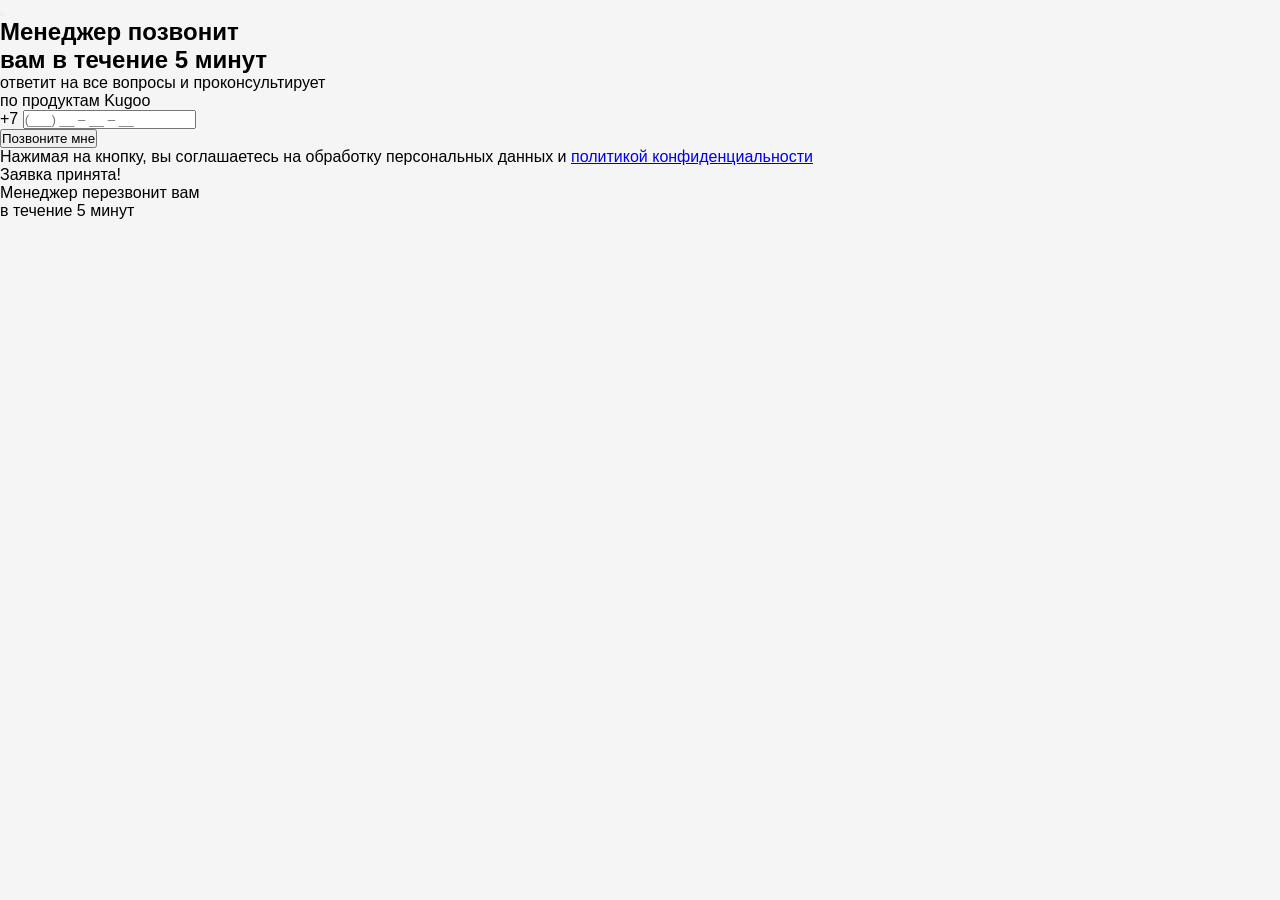
==== index.html @ 7392993d "Add files via upload" ====
<!DOCTYPE html>
<html lang="ru">
<head>
  <meta charset="UTF-8">
  <meta name="viewport" content="width=device-width, initial-scale=1.0">
  <title>Обратный звонок — KUGOO</title>
 
  <link rel="stylesheet" href="style.css">

</head>
<body>

<div class="modal-overlay" id="overlay" onclick="handleOverlayClick(event)">
  <div class="modal" id="modal">

    <!-- Close button -->
    <button class="close-btn" onclick="closeModal()" aria-label="Закрыть">
      <i class="ti ti-x"></i>
    </button>

    <!-- Left: Form -->
    <div class="modal-left" id="form-side">
      <h2 class="modal-title">Менеджер позвонит<br>вам в течение 5 минут</h2>
      <p class="modal-sub">ответит на все вопросы и проконсультирует<br>по продуктам Kugoo</p>

      <div class="phone-input-wrap" id="input-wrap">
        <span class="phone-prefix">+7</span>
        <input
          class="phone-input"
          type="tel"
          id="phone"
          placeholder="(___) __ – __ – __"
          maxlength="16"
          autocomplete="tel"
        >
      </div>

      <button class="call-btn" onclick="handleCall()">Позвоните мне</button>

      <div class="consent">
        <i class="ti ti-check"></i>
        <span>
          Нажимая на кнопку, вы соглашаетесь на обработку персональных данных
          и <a href="#">политикой конфиденциальности</a>
        </span>
      </div>
    </div>

    <!-- Success state -->
    <div class="success-msg" id="success-msg">
      <div class="success-icon"><i class="ti ti-phone-call"></i></div>
      <p class="success-title">Заявка принята!</p>
      <p class="success-sub">Менеджер перезвонит вам<br>в течение 5 минут</p>
    </div>

    <!-- Right: Photo -->
    <div class="modal-right">
 
      
<img src="553162456fb7802bbd49b25e99d55d6915bf6bc8.png" alt="" >
   

    </div>

  </div>
</div>





</body>
</html>
---- style.css ----
* {
  margin: 0;
  padding: 0;
  box-sizing: border-box;
}

body {
  font-family: sans-serif;
  background: #f5f5f5;
}

.catalog {
  display: flex;
  background: #fff;
  padding: 24px;
  gap: 40px;
  max-width: 1280px;
  width: 100%;
  justify-content: center;
}
.catalog__sidebar {
  width: 230px;
  padding: 18px 20px;
}
.catalog__menu {
  list-style: none;
  display: flex;
  flex-direction: column;
  gap: 22px;
}
.catalog__item {
  display: flex;
  align-items: center;
  gap: 12px;
  font-size: 18px;
  font-weight: 600;
  color: #2e3137;
  cursor: pointer;
  line-height: 1;
}
.catalog__item.active {
  color: #6d7cff;
}
.catalog__icon {
  width: 18px;
  display: flex;
  align-items: center;
  justify-content: center;
  font-size: 16px;
}
.catalog__content {
  display: flex;
  gap: 90px;
  padding-top: 6px;
}
.catalog__column h3 {
  font-size: 18px;
  font-weight: 700;
  color: #2e3137;
  margin-bottom: 22px;
}
.catalog__column ul {
  list-style: none;
  display: flex;
  flex-direction: column;
  gap: 18px;
}
.catalog__column li {
  font-size: 18px;
  font-weight: 400;
  color: #6d7280;
  white-space: nowrap;
}

@media (max-width: 768px) {
  .catalog {
    flex-direction: column;
    gap: 30px;
    margin-left: 150px;
  }
  .catalog__sidebar {
    width: 100%;
  }
  .catalog__content {
    flex-direction: column;
    gap: 30px;
  }
  .catalog__item, .catalog__column h3, .catalog__column li {
    font-size: 16px;
  }
}/*# sourceMappingURL=style.css.map */
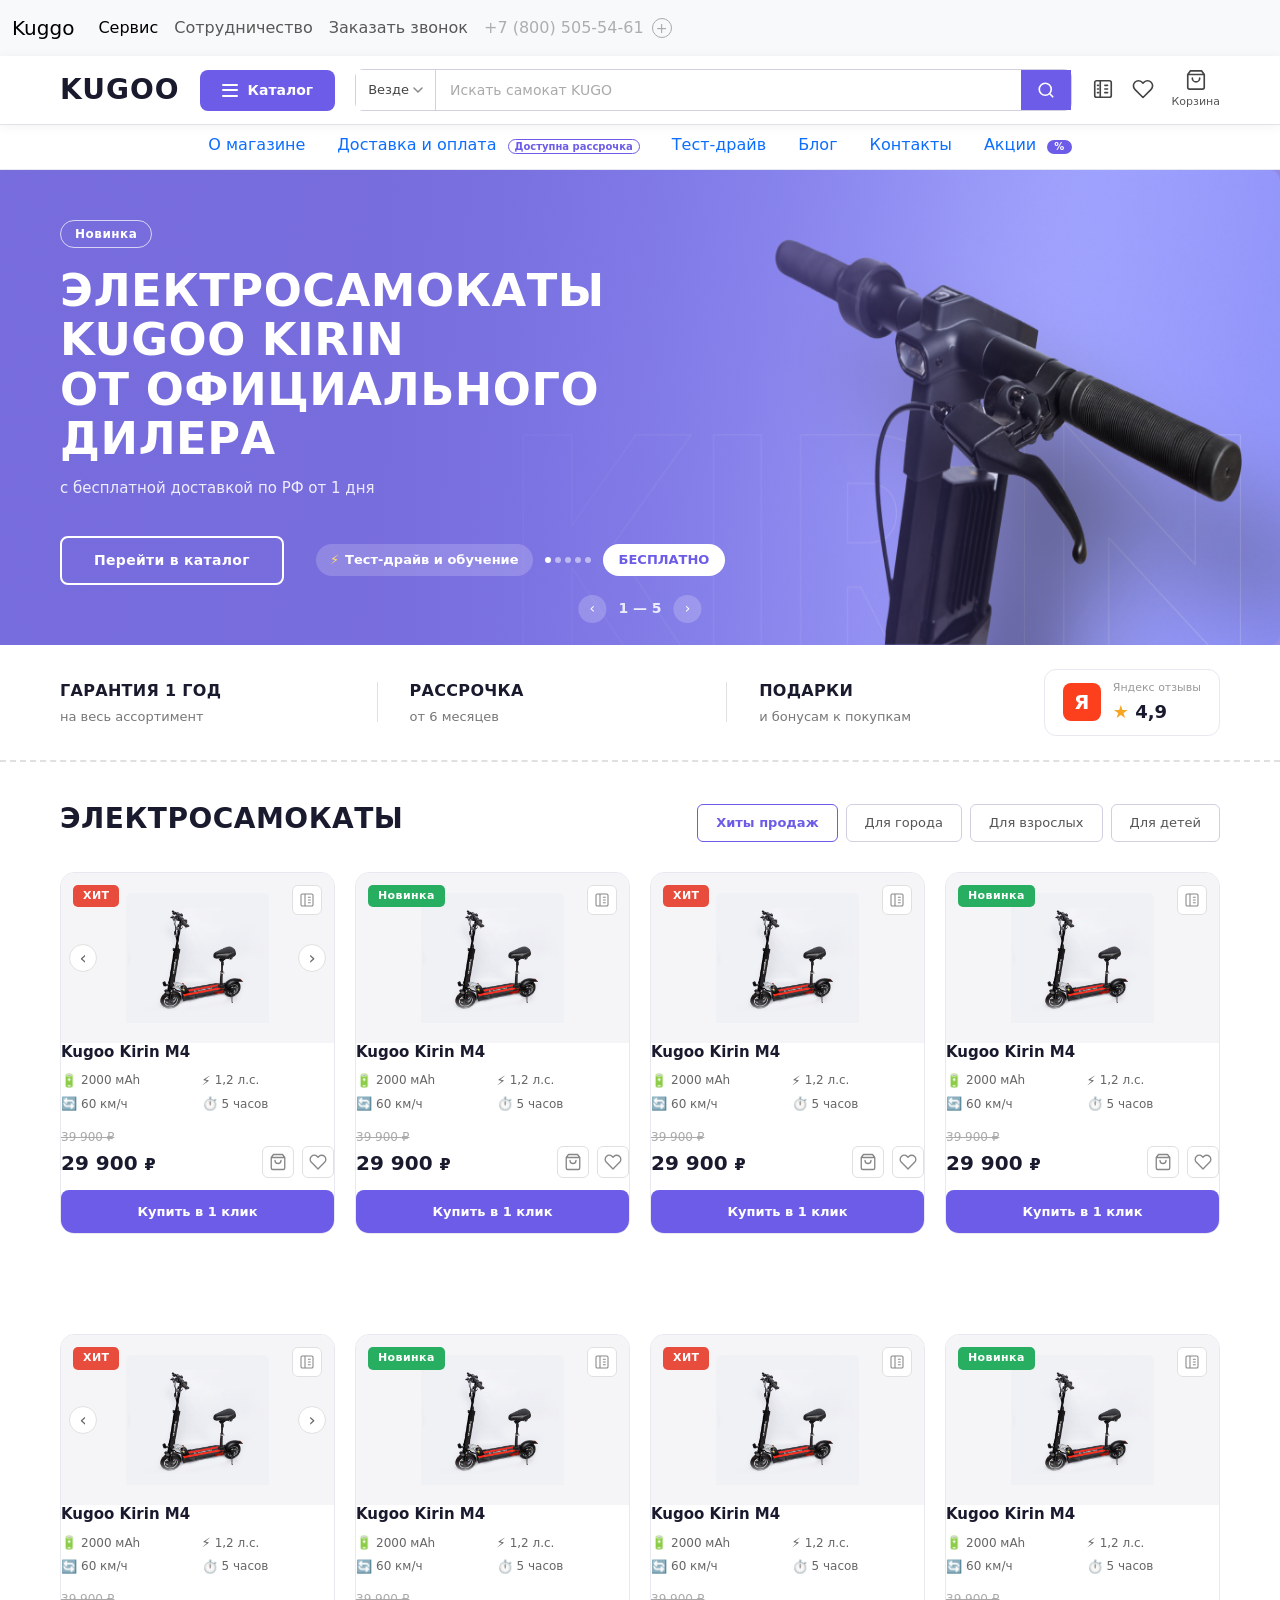
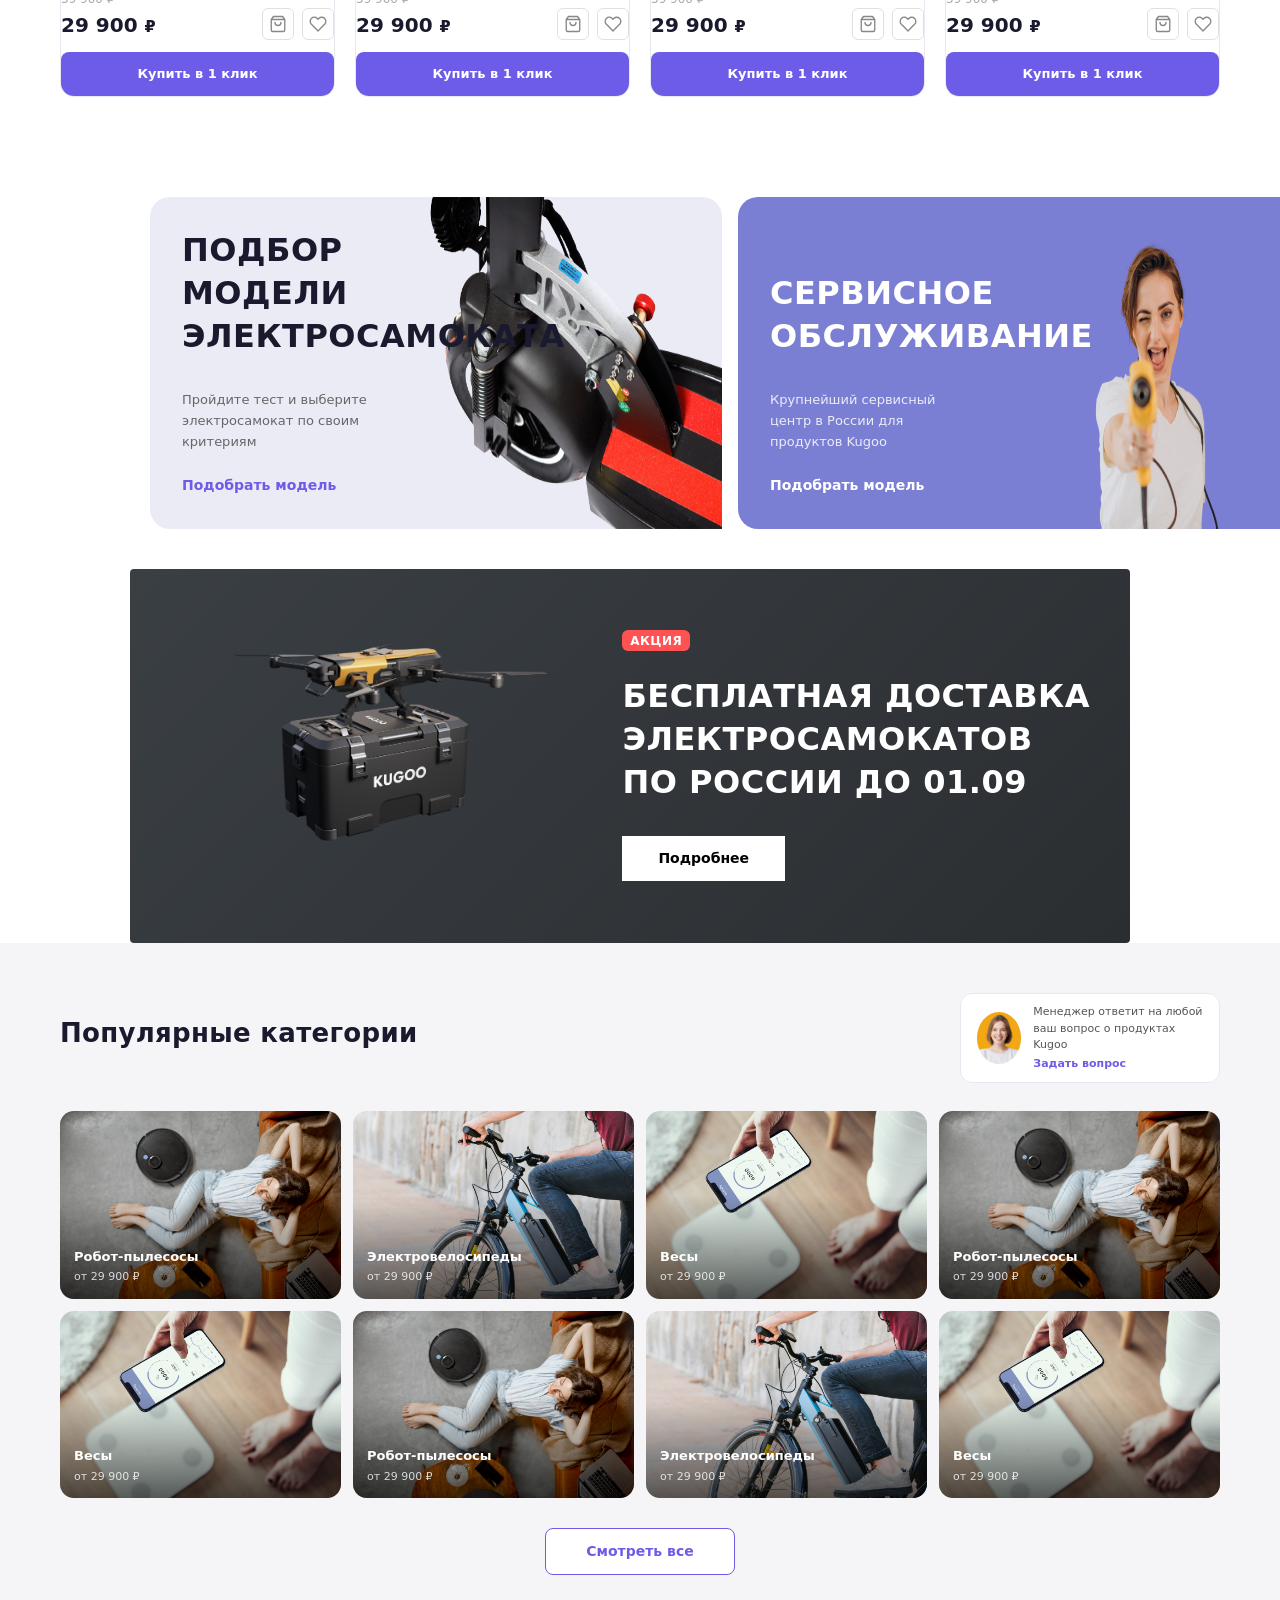
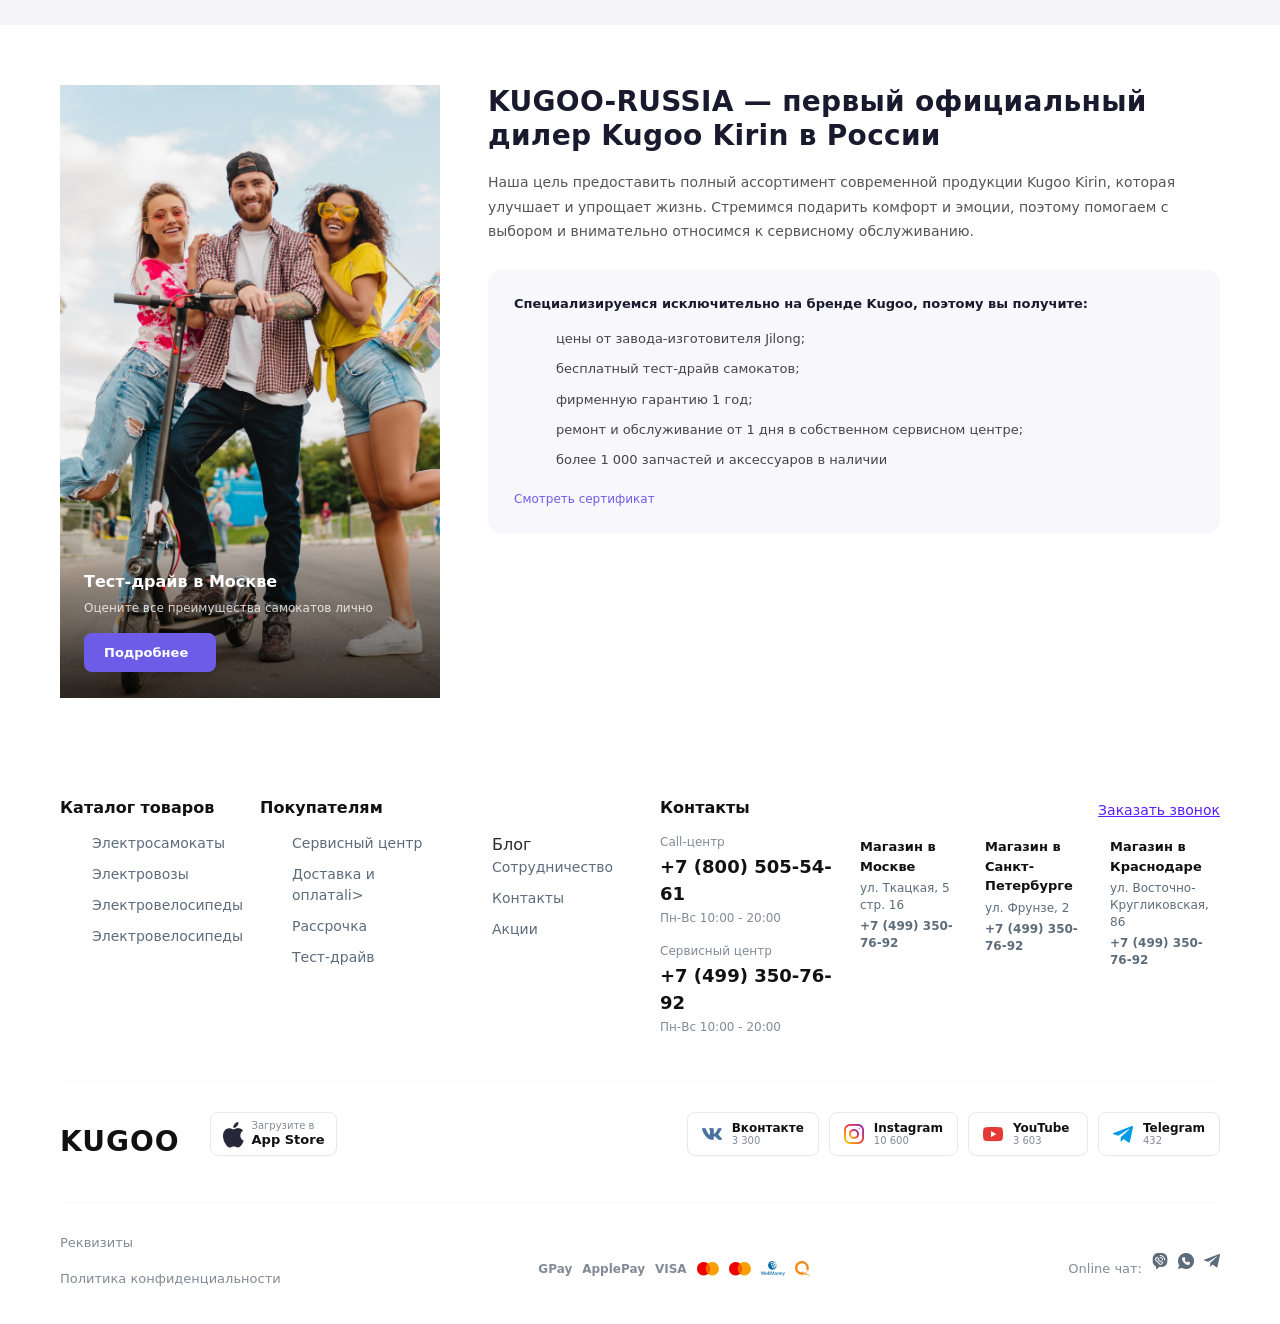
==== commit 2af145d6: "Add files via upload" ====
--- a/index.html
+++ b/index.html
@@ -1,73 +1,808 @@
 <!DOCTYPE html>
 <html lang="ru">
 <head>
-  <meta charset="UTF-8">
-  <meta name="viewport" content="width=device-width, initial-scale=1.0">
-  <title>Обратный звонок — KUGOO</title>
- 
-  <link rel="stylesheet" href="style.css">
+<meta charset="UTF-8">
+<meta name="viewport" content="width=device-width, initial-scale=1.0">
+<title>KUGOO — Электросамокаты от официального дилера</title>
+<link rel="stylesheet" href="main.css">
+<link href="https://cdn.jsdelivr.net/npm/bootstrap@5.3.8/dist/css/bootstrap.min.css" rel="stylesheet" integrity="sha384-sRIl4kxILFvY47J16cr9ZwB07vP4J8+LH7qKQnuqkuIAvNWLzeN8tE5YBujZqJLB" crossorigin="anonymous">
 
 </head>
 <body>
-
-<div class="modal-overlay" id="overlay" onclick="handleOverlayClick(event)">
-  <div class="modal" id="modal">
-
-    <!-- Close button -->
-    <button class="close-btn" onclick="closeModal()" aria-label="Закрыть">
-      <i class="ti ti-x"></i>
+<nav class="navbar navbar-expand-lg bg-body-tertiary">
+  <div class="container-fluid">
+    <a class="navbar-brand" href="#">Kuggo</a>
+    <button class="navbar-toggler" type="button" data-bs-toggle="collapse" data-bs-target="#navbarNav" aria-controls="navbarNav" aria-expanded="false" aria-label="Toggle navigation">
+      <span class="navbar-toggler-icon"></span>
     </button>
-
-    <!-- Left: Form -->
-    <div class="modal-left" id="form-side">
-      <h2 class="modal-title">Менеджер позвонит<br>вам в течение 5 минут</h2>
-      <p class="modal-sub">ответит на все вопросы и проконсультирует<br>по продуктам Kugoo</p>
-
-      <div class="phone-input-wrap" id="input-wrap">
-        <span class="phone-prefix">+7</span>
-        <input
-          class="phone-input"
-          type="tel"
-          id="phone"
-          placeholder="(___) __ – __ – __"
-          maxlength="16"
-          autocomplete="tel"
-        >
-      </div>
-
-      <button class="call-btn" onclick="handleCall()">Позвоните мне</button>
-
-      <div class="consent">
-        <i class="ti ti-check"></i>
-        <span>
-          Нажимая на кнопку, вы соглашаетесь на обработку персональных данных
-          и <a href="#">политикой конфиденциальности</a>
-        </span>
-      </div>
-    </div>
-
-    <!-- Success state -->
-    <div class="success-msg" id="success-msg">
-      <div class="success-icon"><i class="ti ti-phone-call"></i></div>
-      <p class="success-title">Заявка принята!</p>
-      <p class="success-sub">Менеджер перезвонит вам<br>в течение 5 минут</p>
-    </div>
-
-    <!-- Right: Photo -->
-    <div class="modal-right">
- 
+    <div class="collapse navbar-collapse" id="navbarNav">
+      <ul class="navbar-nav">
+        <li class="nav-item">
+          <a class="nav-link active" aria-current="page" href="#">Сервис</a>
+        </li>
+        <li class="nav-item">
+          <a class="nav-link" href="#">Сотрудничество</a>
+        </li>
+        <li class="nav-item">
+          <a class="nav-link" href="css5/index.html">Заказать звонок</a>
+        </li>
+        <li class="nav-item">
+          <a class="nav-link disabled"  aria-disabled="true">  +7 (800) 505-54-61</a>
+            <a href="page3.html" class="plus-btn">+</a>
+          
+        </li>
+      </ul>
+    </div>
+  </div>
+</nav>
+
+<!-- HEADER -->
+<header class="header">
+  <div class="header-inner">
+    <a href="#" class="logo">KUGOO</a>
+
+    <button class="catalog-btn">
+      <div class="bars">
+        <span></span><span></span><span></span>
+      </div>
       
-<img src="553162456fb7802bbd49b25e99d55d6915bf6bc8.png" alt="" >
-   
-
-    </div>
-
+      <a href="page4.html" class="btn-text">Каталог</a>
+    </button>
+
+    <div class="search-wrap">
+      <div class="search-region">
+        Везде
+        <svg viewBox="0 0 10 6"><path d="M1 1l4 4 4-4" stroke="#888" stroke-width="1.5" fill="none" stroke-linecap="round"/></svg>
+      </div>
+      <input class="search-input" type="text" placeholder="Искать самокат KUGO">
+      <button class="search-btn" aria-label="Поиск">
+        <svg viewBox="0 0 24 24"><path d="M21 21l-4.35-4.35M11 19a8 8 0 100-16 8 8 0 000 16z" stroke="#fff" stroke-width="2.2" fill="none" stroke-linecap="round"/></svg>
+      </button>
+    </div>
+
+    <div class="header-icons">
+      <!-- Compare -->
+      <a href="#" class="header-icon-btn">
+        <svg viewBox="0 0 24 24"><path d="M9 3H5a2 2 0 00-2 2v14a2 2 0 002 2h4M9 3h10a2 2 0 012 2v14a2 2 0 01-2 2H9M9 3v18M14 8h3M14 12h3M14 16h3M6 8h1M6 12h1M6 16h1" stroke="#444" stroke-width="1.8" fill="none" stroke-linecap="round"/></svg>
+        <span></span>
+      </a>
+      <!-- Wishlist -->
+      <a href="#" class="header-icon-btn">
+        <svg viewBox="0 0 24 24"><path d="M20.84 4.61a5.5 5.5 0 00-7.78 0L12 5.67l-1.06-1.06a5.5 5.5 0 00-7.78 7.78l1.06 1.06L12 21.23l7.78-7.78 1.06-1.06a5.5 5.5 0 000-7.78z" stroke="#444" stroke-width="1.8" fill="none" stroke-linejoin="round"/></svg>
+        <span></span>
+      </a>
+      <!-- Cart -->
+      <a href="page2.html" class="header-icon-btn">
+        <svg viewBox="0 0 24 24"><path d="M6 2L3 6v14a2 2 0 002 2h14a2 2 0 002-2V6l-3-4zM3 6h18M16 10a4 4 0 01-8 0" stroke="#444" stroke-width="1.8" fill="none" stroke-linecap="round" stroke-linejoin="round"/></svg>
+        <span>Корзина</span>
+      </a>
+    </div>
+  </div>
+</header>
+
+<!-- NAV -->
+<nav class="nav">
+  <div class="nav-inner">
+    <a href="#" class="nav-link">О магазине</a>
+    <a href="#" class="nav-link">Доставка и оплата <span class="badge-outline">Доступна рассрочка</span></a>
+    <a href="#" class="nav-link">Тест-драйв</a>
+    <a href="#" class="nav-link">Блог</a>
+    <a href="#" class="nav-link">Контакты</a>
+    <a href="#" class="nav-link">Акции <span class="badge">%</span></a>
+  </div>
+</nav>
+
+<!-- HERO BANNER -->
+<section class="hero">
+  <img class="hero-bg-image" src="images/Mask Group (2).png" alt="KUGOO Kirin электросамокат" onerror="this.style.display='none'">
+  <div class="hero-overlay"></div>
+
+  <div class="hero-content">
+    <div class="hero-badge">Новинка</div>
+    <h1 class="hero-title">Электросамокаты KUGOO KIRIN<br>от официального дилера</h1>
+    <p class="hero-sub">с бесплатной доставкой по РФ от 1 дня</p>
+    <div class="hero-actions">
+      <button class="hero-btn">Перейти в каталог</button>
+      <div class="hero-testdrive">
+        <div class="hero-testdrive-label">
+          <span class="zap">⚡</span> Тест-драйв и обучение
+        </div>
+        <div class="hero-testdrive-dots">
+          <span class="active"></span>
+          <span></span>
+          <span></span>
+          <span></span>
+          <span></span>
+        </div>
+        <div class="hero-free-badge">БЕСПЛАТНО</div>
+      </div>
+    </div>
+  </div>
+
+  <div class="hero-pagination">
+    <button>&#8249;</button>
+    <span>1 — 5</span>
+    <button>&#8250;</button>
+  </div>
+</section>
+
+
+<!-- BENEFITS BAR -->
+<section class="benefits-bar">
+  <div class="benefits-inner">
+    <div class="benefit-item">
+      <div class="benefit-title">ГАРАНТИЯ 1 ГОД</div>
+      <div class="benefit-sub">на весь ассортимент</div>
+    </div>
+    <div class="benefit-divider"></div>
+    <div class="benefit-item">
+      <div class="benefit-title">РАССРОЧКА</div>
+      <div class="benefit-sub">от 6 месяцев</div>
+    </div>
+    <div class="benefit-divider"></div>
+    <div class="benefit-item">
+      <div class="benefit-title">ПОДАРКИ</div>
+      <div class="benefit-sub">и бонусам к покупкам</div>
+    </div>
+    <div class="yandex-badge">
+      <div class="yandex-logo">Я</div>
+      <div class="yandex-info">
+        <div class="yandex-label">Яндекс отзывы</div>
+        <div class="yandex-rating"><span class="star">★</span> 4,9</div>
+      </div>
+    </div>
+  </div>
+</section>
+
+<!-- CATALOG SECTION -->
+<section class="catalog-section">
+  <div class="catalog-inner">
+    <div class="catalog-header">
+      <h2 class="catalog-title">ЭЛЕКТРОСАМОКАТЫ</h2>
+      <div class="catalog-filters">
+        <button class="filter-btn active">Хиты продаж</button>
+        <button class="filter-btn">Для города</button>
+        <button class="filter-btn">Для взрослых</button>
+        <button class="filter-btn">Для детей</button>
+      </div>
+    </div>
+
+    <div class="products-grid">
+
+      <!-- Card 1 -->
+      <div class="product-card">
+        <div class="card-img-wrap">
+          <span class="card-badge hit">ХИТ</span>
+          <button class="card-compare" title="Сравнить">
+            <svg viewBox="0 0 24 24"><path d="M9 3H5a2 2 0 00-2 2v14a2 2 0 002 2h4M9 3h10a2 2 0 012 2v14a2 2 0 01-2 2H9M9 3v18M14 8h3M14 12h3M14 16h3" stroke="currentColor" stroke-width="1.6" fill="none" stroke-linecap="round"/></svg>
+          </button>
+          <button class="card-arrow left">&#8249;</button>
+          <img src="images/Group 1867.png" alt="Kugoo Kirin M4" onerror="this.src='data:image/svg+xml,<svg xmlns=%22http://www.w3.org/2000/svg%22 width=%22200%22 height=%22160%22><rect width=%22200%22 height=%22160%22 fill=%22%23f0f0f0%22/><text x=%2250%25%22 y=%2250%25%22 text-anchor=%22middle%22 dy=%22.3em%22 fill=%22%23aaa%22 font-size=%2214%22>Фото</text></svg>'">
+          <button class="card-arrow right">&#8250;</button>
+        </div>
+        <div class="card-body">
+          <h3 class="card-name">Kugoo Kirin M4</h3>
+          <div class="card-specs">
+            <span class="spec"><span class="spec-icon">🔋</span> 2000 мАh</span>
+            <span class="spec"><span class="spec-icon">⚡</span> 1,2 л.с.</span>
+            <span class="spec"><span class="spec-icon">🔄</span> 60 км/ч</span>
+            <span class="spec"><span class="spec-icon">⏱</span> 5 часов</span>
+          </div>
+          <div class="card-price-row">
+            <div class="card-prices">
+              <div class="card-old-price">39 900 ₽</div>
+              <div class="card-price">29 900 <span>₽</span></div>
+            </div>
+            <div class="card-actions-small">
+              <button class="icon-btn"><svg viewBox="0 0 24 24" width="18" height="18"><path d="M6 2L3 6v14a2 2 0 002 2h14a2 2 0 002-2V6l-3-4zM3 6h18M16 10a4 4 0 01-8 0" stroke="#888" stroke-width="1.8" fill="none" stroke-linecap="round" stroke-linejoin="round"/></svg></button>
+              <button class="icon-btn"><svg viewBox="0 0 24 24" width="18" height="18"><path d="M20.84 4.61a5.5 5.5 0 00-7.78 0L12 5.67l-1.06-1.06a5.5 5.5 0 00-7.78 7.78l1.06 1.06L12 21.23l7.78-7.78 1.06-1.06a5.5 5.5 0 000-7.78z" stroke="#888" stroke-width="1.8" fill="none" stroke-linejoin="round"/></svg></button>
+            </div>
+          </div>
+          <button class="buy-btn">Купить в 1 клик</button>
+        </div>
+      </div>
+
+      <!-- Card 2 -->
+      <div class="product-card">
+        <div class="card-img-wrap">
+          <span class="card-badge new">Новинка</span>
+          <button class="card-compare" title="Сравнить">
+            <svg viewBox="0 0 24 24"><path d="M9 3H5a2 2 0 00-2 2v14a2 2 0 002 2h4M9 3h10a2 2 0 012 2v14a2 2 0 01-2 2H9M9 3v18M14 8h3M14 12h3M14 16h3" stroke="currentColor" stroke-width="1.6" fill="none" stroke-linecap="round"/></svg>
+          </button>
+          <img src="images/Group 1867.png " alt="Kugoo Kirin M4" onerror="this.src='data:image/svg+xml,<svg xmlns=%22http://www.w3.org/2000/svg%22 width=%22200%22 height=%22160%22><rect width=%22200%22 height=%22160%22 fill=%22%23f0f0f0%22/><text x=%2250%25%22 y=%2250%25%22 text-anchor=%22middle%2２ dy=%2２.3em%２ fill=%２%#aaa%２ font-size=%２14%２>Фото</text></svg>'">
+        </div>
+        <div class="card-body">
+          <h3 class="card-name">Kugoo Kirin M4</h3>
+          <div class="card-specs">
+            <span class="spec"><span class="spec-icon">🔋</span> 2000 мАh</span>
+            <span class="spec"><span class="spec-icon">⚡</span> 1,2 л.с.</span>
+            <span class="spec"><span class="spec-icon">🔄</span> 60 км/ч</span>
+            <span class="spec"><span class="spec-icon">⏱</span> 5 часов</span>
+          </div>
+          <div class="card-price-row">
+            <div class="card-prices">
+              <div class="card-old-price">39 900 ₽</div>
+              <div class="card-price">29 900 <span>₽</span></div>
+            </div>
+            <div class="card-actions-small">
+              <button class="icon-btn"><svg viewBox="0 0 24 24" width="18" height="18"><path d="M6 2L3 6v14a2 2 0 002 2h14a2 2 0 002-2V6l-3-4zM3 6h18M16 10a4 4 0 01-8 0" stroke="#888" stroke-width="1.8" fill="none" stroke-linecap="round" stroke-linejoin="round"/></svg></button>
+              <button class="icon-btn"><svg viewBox="0 0 24 24" width="18" height="18"><path d="M20.84 4.61a5.5 5.5 0 00-7.78 0L12 5.67l-1.06-1.06a5.5 5.5 0 00-7.78 7.78l1.06 1.06L12 21.23l7.78-7.78 1.06-1.06a5.5 5.5 0 000-7.78z" stroke="#888" stroke-width="1.8" fill="none" stroke-linejoin="round"/></svg></button>
+            </div>
+          </div>
+          <button class="buy-btn">Купить в 1 клик</button>
+        </div>
+      </div>
+
+      <!-- Card 3 -->
+      <div class="product-card">
+        <div class="card-img-wrap">
+          <span class="card-badge hit">ХИТ</span>
+          <button class="card-compare" title="Сравнить">
+            <svg viewBox="0 0 24 24"><path d="M9 3H5a2 2 0 00-2 2v14a2 2 0 002 2h4M9 3h10a2 2 0 012 2v14a2 2 0 01-2 2H9M9 3v18M14 8h3M14 12h3M14 16h3" stroke="currentColor" stroke-width="1.6" fill="none" stroke-linecap="round"/></svg>
+          </button>
+          <img src="images/Group 1867.png" alt="Kugoo Kirin M4" onerror="this.src='data:image/svg+xml,<svg xmlns=%22http://www.w3.org/2000/svg%22 width=%22200%22 height=%22160%22><rect width=%22200%22 height=%22160%22 fill=%22%23f0f0f0%22/><text x=%2250%25%22 y=%2250%25%22 text-anchor=%22middle%２ dy=%２.3em%２ fill=%２%#aaa%２ font-size=%２14%２>Фото</text></svg>'">
+        </div>
+        <div class="card-body">
+          <h3 class="card-name">Kugoo Kirin M4</h3>
+          <div class="card-specs">
+            <span class="spec"><span class="spec-icon">🔋</span> 2000 мАh</span>
+            <span class="spec"><span class="spec-icon">⚡</span> 1,2 л.с.</span>
+            <span class="spec"><span class="spec-icon">🔄</span> 60 км/ч</span>
+            <span class="spec"><span class="spec-icon">⏱</span> 5 часов</span>
+          </div>
+          <div class="card-price-row">
+            <div class="card-prices">
+              <div class="card-old-price">39 900 ₽</div>
+              <div class="card-price">29 900 <span>₽</span></div>
+            </div>
+            <div class="card-actions-small">
+              <button class="icon-btn"><svg viewBox="0 0 24 24" width="18" height="18"><path d="M6 2L3 6v14a2 2 0 002 2h14a2 2 0 002-2V6l-3-4zM3 6h18M16 10a4 4 0 01-8 0" stroke="#888" stroke-width="1.8" fill="none" stroke-linecap="round" stroke-linejoin="round"/></svg></button>
+              <button class="icon-btn"><svg viewBox="0 0 24 24" width="18" height="18"><path d="M20.84 4.61a5.5 5.5 0 00-7.78 0L12 5.67l-1.06-1.06a5.5 5.5 0 00-7.78 7.78l1.06 1.06L12 21.23l7.78-7.78 1.06-1.06a5.5 5.5 0 000-7.78z" stroke="#888" stroke-width="1.8" fill="none" stroke-linejoin="round"/></svg></button>
+            </div>
+          </div>
+          <button class="buy-btn">Купить в 1 клик</button>
+        </div>
+      </div>
+
+      <!-- Card 4 -->
+      <div class="product-card">
+        <div class="card-img-wrap">
+          <span class="card-badge new">Новинка</span>
+          <button class="card-compare" title="Сравнить">
+            <svg viewBox="0 0 24 24"><path d="M9 3H5a2 2 0 00-2 2v14a2 2 0 002 2h4M9 3h10a2 2 0 012 2v14a2 2 0 01-2 2H9M9 3v18M14 8h3M14 12h3M14 16h3" stroke="currentColor" stroke-width="1.6" fill="none" stroke-linecap="round"/></svg>
+          </button>
+          <img src="images/Group 1867.png" alt="Kugoo Kirin M4" onerror="this.src='data:image/svg+xml,<svg xmlns=%22http://www.w3.org/2000/svg%22 width=%22200%22 height=%22160%22><rect width=%22200%22 height=%22160%22 fill=%22%23f0f0f0%22/><text x=%2250%25%22 y=%2250%25%22 text-anchor=%22middle%2２ dy=%２.3em%２ fill=%２%#aaa%２ font-size=%２14%２>Фото</text></svg>'">
+        </div>
+        <div class="card-body">
+          <h3 class="card-name">Kugoo Kirin M4</h3>
+          <div class="card-specs">
+            <span class="spec"><span class="spec-icon">🔋</span> 2000 мАh</span>
+            <span class="spec"><span class="spec-icon">⚡</span> 1,2 л.с.</span>
+            <span class="spec"><span class="spec-icon">🔄</span> 60 км/ч</span>
+            <span class="spec"><span class="spec-icon">⏱</span> 5 часов</span>
+          </div>
+          <div class="card-price-row">
+            <div class="card-prices">
+              <div class="card-old-price">39 900 ₽</div>
+              <div class="card-price">29 900 <span>₽</span></div>
+            </div>
+            <div class="card-actions-small">
+              <button class="icon-btn"><svg viewBox="0 0 24 24" width="18" height="18"><path d="M6 2L3 6v14a2 2 0 002 2h14a2 2 0 002-2V6l-3-4zM3 6h18M16 10a4 4 0 01-8 0" stroke="#888" stroke-width="1.8" fill="none" stroke-linecap="round" stroke-linejoin="round"/></svg></button>
+              <button class="icon-btn"><svg viewBox="0 0 24 24" width="18" height="18"><path d="M20.84 4.61a5.5 5.5 0 00-7.78 0L12 5.67l-1.06-1.06a5.5 5.5 0 00-7.78 7.78l1.06 1.06L12 21.23l7.78-7.78 1.06-1.06a5.5 5.5 0 000-7.78z" stroke="#888" stroke-width="1.8" fill="none" stroke-linejoin="round"/></svg></button>
+            </div>
+          </div>
+          <button class="buy-btn">Купить в 1 клик</button>
+        </div>
+      </div>
+
+    </div>
+  </div>
+</section>
+
+<section class="catalog-section">
+  <div class="catalog-inner">
+
+
+    <div class="products-grid">
+
+      <!-- Card 1 -->
+      <div class="product-card">
+        <div class="card-img-wrap">
+          <span class="card-badge hit">ХИТ</span>
+          <button class="card-compare" title="Сравнить">
+            <svg viewBox="0 0 24 24"><path d="M9 3H5a2 2 0 00-2 2v14a2 2 0 002 2h4M9 3h10a2 2 0 012 2v14a2 2 0 01-2 2H9M9 3v18M14 8h3M14 12h3M14 16h3" stroke="currentColor" stroke-width="1.6" fill="none" stroke-linecap="round"/></svg>
+          </button>
+          <button class="card-arrow left">&#8249;</button>
+          <img src="images/Group 1867.png" alt="Kugoo Kirin M4" onerror="this.src='data:image/svg+xml,<svg xmlns=%22http://www.w3.org/2000/svg%22 width=%22200%22 height=%22160%22><rect width=%22200%22 height=%22160%22 fill=%22%23f0f0f0%22/><text x=%2250%25%22 y=%2250%25%22 text-anchor=%22middle%２ dy=%２.3em%２ fill=%２%#aaa%２ font-size=%２14%２>Фото</text></svg>'">
+          <button class="card-arrow right">&#8250;</button>
+        </div>
+        <div class="card-body">
+          <h3 class="card-name">Kugoo Kirin M4</h3>
+          <div class="card-specs">
+            <span class="spec"><span class="spec-icon">🔋</span> 2000 мАh</span>
+            <span class="spec"><span class="spec-icon">⚡</span> 1,2 л.с.</span>
+            <span class="spec"><span class="spec-icon">🔄</span> 60 км/ч</span>
+            <span class="spec"><span class="spec-icon">⏱</span> 5 часов</span>
+          </div>
+          <div class="card-price-row">
+            <div class="card-prices">
+              <div class="card-old-price">39 900 ₽</div>
+              <div class="card-price">29 900 <span>₽</span></div>
+            </div>
+            <div class="card-actions-small">
+              <button class="icon-btn"><svg viewBox="0 0 24 24" width="18" height="18"><path d="M6 2L3 6v14a2 2 0 002 2h14a2 2 0 002-2V6l-3-4zM3 6h18M16 10a4 4 0 01-8 0" stroke="#888" stroke-width="1.8" fill="none" stroke-linecap="round" stroke-linejoin="round"/></svg></button>
+              <button class="icon-btn"><svg viewBox="0 0 24 24" width="18" height="18"><path d="M20.84 4.61a5.5 5.5 0 00-7.78 0L12 5.67l-1.06-1.06a5.5 5.5 0 00-7.78 7.78l1.06 1.06L12 21.23l7.78-7.78 1.06-1.06a5.5 5.5 0 000-7.78z" stroke="#888" stroke-width="1.8" fill="none" stroke-linejoin="round"/></svg></button>
+            </div>
+          </div>
+          <button class="buy-btn">Купить в 1 клик</button>
+        </div>
+      </div>
+
+      <!-- Card 2 -->
+      <div class="product-card">
+        <div class="card-img-wrap">
+          <span class="card-badge new">Новинка</span>
+          <button class="card-compare" title="Сравнить">
+            <svg viewBox="0 0 24 24"><path d="M9 3H5a2 2 0 00-2 2v14a2 2 0 002 2h4M9 3h10a2 2 0 012 2v14a2 2 0 01-2 2H9M9 3v18M14 8h3M14 12h3M14 16h3" stroke="currentColor" stroke-width="1.6" fill="none" stroke-linecap="round"/></svg>
+          </button>
+          <img src="images/Group 1867.png" alt="Kugoo Kirin M4" onerror="this.src='data:image/svg+xml,<svg xmlns=%22http://www.w3.org/2000/svg%22 width=%22200%22 height=%22160%22><rect width=%22200%22 height=%22160%22 fill=%22%23f0f0f0%22/><text x=%2250%25%22 y=%2250%25%22 text-anchor=%22middle%２ dy=%２.3em%２ fill=%２%#aaa%２ font-size=%２14%２>Фото</text></svg>'">
+        </div>
+        <div class="card-body">
+          <h3 class="card-name">Kugoo Kirin M4</h3>
+          <div class="card-specs">
+            <span class="spec"><span class="spec-icon">🔋</span> 2000 мАh</span>
+            <span class="spec"><span class="spec-icon">⚡</span> 1,2 л.с.</span>
+            <span class="spec"><span class="spec-icon">🔄</span> 60 км/ч</span>
+            <span class="spec"><span class="spec-icon">⏱</span> 5 часов</span>
+          </div>
+          <div class="card-price-row">
+            <div class="card-prices">
+              <div class="card-old-price">39 900 ₽</div>
+              <div class="card-price">29 900 <span>₽</span></div>
+            </div>
+            <div class="card-actions-small">
+              <button class="icon-btn"><svg viewBox="0 0 24 24" width="18" height="18"><path d="M6 2L3 6v14a2 2 0 002 2h14a2 2 0 002-2V6l-3-4zM3 6h18M16 10a4 4 0 01-8 0" stroke="#888" stroke-width="1.8" fill="none" stroke-linecap="round" stroke-linejoin="round"/></svg></button>
+              <button class="icon-btn"><svg viewBox="0 0 24 24" width="18" height="18"><path d="M20.84 4.61a5.5 5.5 0 00-7.78 0L12 5.67l-1.06-1.06a5.5 5.5 0 00-7.78 7.78l1.06 1.06L12 21.23l7.78-7.78 1.06-1.06a5.5 5.5 0 000-7.78z" stroke="#888" stroke-width="1.8" fill="none" stroke-linejoin="round"/></svg></button>
+            </div>
+          </div>
+          <button class="buy-btn">Купить в 1 клик</button>
+        </div>
+      </div>
+
+      <!-- Card 3 -->
+      <div class="product-card">
+        <div class="card-img-wrap">
+          <span class="card-badge hit">ХИТ</span>
+          <button class="card-compare" title="Сравнить">
+            <svg viewBox="0 0 24 24"><path d="M9 3H5a2 2 0 00-2 2v14a2 2 0 002 2h4M9 3h10a2 2 0 012 2v14a2 2 0 01-2 2H9M9 3v18M14 8h3M14 12h3M14 16h3" stroke="currentColor" stroke-width="1.6" fill="none" stroke-linecap="round"/></svg>
+          </button>
+          <img src="images/Group 1867.png" alt="Kugoo Kirin M4" onerror="this.src='data:image/svg+xml,<svg xmlns=%22http://www.w3.org/2000/svg%22 width=%22200%22 height=%22160%22><rect width=%22200%22 height=%22160%22 fill=%22%23f0f0f0%22/><text x=%2250%25%22 y=%2250%25%22 text-anchor=%2２ middle%２ dy=%２.3em%２ fill=%２%#aaa%２ font-size=%２14%２>Фото</text></svg>'">
+        </div>
+        <div class="card-body">
+          <h3 class="card-name">Kugoo Kirin M4</h3>
+          <div class="card-specs">
+            <span class="spec"><span class="spec-icon">🔋</span> 2000 мАh</span>
+            <span class="spec"><span class="spec-icon">⚡</span> 1,2 л.с.</span>
+            <span class="spec"><span class="spec-icon">🔄</span> 60 км/ч</span>
+            <span class="spec"><span class="spec-icon">⏱</span> 5 часов</span>
+          </div>
+          <div class="card-price-row">
+            <div class="card-prices">
+              <div class="card-old-price">39 900 ₽</div>
+              <div class="card-price">29 900 <span>₽</span></div>
+            </div>
+            <div class="card-actions-small">
+              <button class="icon-btn"><svg viewBox="0 0 24 24" width="18" height="18"><path d="M6 2L3 6v14a2 2 0 002 2h14a2 2 0 002-2V6l-3-4zM3 6h18M16 10a4 4 0 01-8 0" stroke="#888" stroke-width="1.8" fill="none" stroke-linecap="round" stroke-linejoin="round"/></svg></button>
+              <button class="icon-btn"><svg viewBox="0 0 24 24" width="18" height="18"><path d="M20.84 4.61a5.5 5.5 0 00-7.78 0L12 5.67l-1.06-1.06a5.5 5.5 0 00-7.78 7.78l1.06 1.06L12 21.23l7.78-7.78 1.06-1.06a5.5 5.5 0 000-7.78z" stroke="#888" stroke-width="1.8" fill="none" stroke-linejoin="round"/></svg></button>
+            </div>
+          </div>
+          <button class="buy-btn">Купить в 1 клик</button>
+        </div>
+      </div>
+
+      <!-- Card 4 -->
+      <div class="product-card">
+        <div class="card-img-wrap">
+          <span class="card-badge new">Новинка</span>
+          <button class="card-compare" title="Сравнить">
+            <svg viewBox="0 0 24 24"><path d="M9 3H5a2 2 0 00-2 2v14a2 2 0 002 2h4M9 3h10a2 2 0 012 2v14a2 2 0 01-2 2H9M9 3v18M14 8h3M14 12h3M14 16h3" stroke="currentColor" stroke-width="1.6" fill="none" stroke-linecap="round"/></svg>
+          </button>
+          <img src="images/Group 1867.png" alt="Kugoo Kirin M4" onerror="this.src='data:image/svg+xml,<svg xmlns=%22http://www.w3.org/2000/svg%22 width=%22200%22 height=%22160%22><rect width=%22200%22 height=%22160%22 fill=%22%23f0f0f0%22/><text x=%2250%25%22 y=%2250%25%22 text-anchor=%2２ middle%２ dy=%２.3em%２ fill=%２%#aaa%２ font-size=%２14%２>Фото</text></svg>'">
+        </div>
+        <div class="card-body">
+          <h3 class="card-name">Kugoo Kirin M4</h3>
+          <div class="card-specs">
+            <span class="spec"><span class="spec-icon">🔋</span> 2000 мАh</span>
+            <span class="spec"><span class="spec-icon">⚡</span> 1,2 л.с.</span>
+            <span class="spec"><span class="spec-icon">🔄</span> 60 км/ч</span>
+            <span class="spec"><span class="spec-icon">⏱</span> 5 часов</span>
+          </div>
+          <div class="card-price-row">
+            <div class="card-prices">
+              <div class="card-old-price">39 900 ₽</div>
+              <div class="card-price">29 900 <span>₽</span></div>
+            </div>
+            <div class="card-actions-small">
+              <button class="icon-btn"><svg viewBox="0 0 24 24" width="18" height="18"><path d="M6 2L3 6v14a2 2 0 002 2h14a2 2 0 002-2V6l-3-4zM3 6h18M16 10a4 4 0 01-8 0" stroke="#888" stroke-width="1.8" fill="none" stroke-linecap="round" stroke-linejoin="round"/></svg></button>
+              <button class="icon-btn"><svg viewBox="0 0 24 24" width="18" height="18"><path d="M20.84 4.61a5.5 5.5 0 00-7.78 0L12 5.67l-1.06-1.06a5.5 5.5 0 00-7.78 7.78l1.06 1.06L12 21.23l7.78-7.78 1.06-1.06a5.5 5.5 0 000-7.78z" stroke="#888" stroke-width="1.8" fill="none" stroke-linejoin="round"/></svg></button>
+            </div>
+          </div>
+          <button class="buy-btn">Купить в 1 клик</button>
+        </div>
+      </div>
+
+    </div>
+  </div>
+</section>
+
+<div class="banners-wrap">
+  <div class="banners">
+ 
+    <!-- Left banner -->
+    <div class="banner banner-left">
+      <div class="banner-overlay"></div>
+ 
+      <div class="banner-img-area">
+
+          <img src="images/1bf520b991214a8b77ac8662da2bb4f79a5d1c20.png" alt="Электросамокат">
+       
+        <div class="img-placeholder">
+          <i class="ti ti-bike"></i>
+        </div>
+      </div>
+ 
+      <div class="banner-content">
+        <h2 class="banner-title">Подбор модели электросамоката</h2>
+        <p class="banner-sub">Пройдите тест и выберите электросамокат по своим критериям</p>
+        <a href="#" class="banner-link">
+          Подобрать модель <i class="ti ti-arrow-right"></i>
+        </a>
+      </div>
+    </div>
+ 
+    <!-- Right banner -->
+    <div class="banner banner-right">
+      <div class="banner-overlay"></div>
+ 
+      <div class="banner-img-area">
+     
+          <img src="images/78d1ae73ed341fe45fb5fceb9afecce6917d711d.png" alt="Сервисный специалист">
+     
+        <div class="img-placeholder">
+          <i class="ti ti-tool"></i>
+        </div>
+      </div>
+ 
+      <div class="banner-content">
+        <h2 class="banner-title">Сервисное обслуживание</h2>
+        <p class="banner-sub">Крупнейший сервисный центр в России для продуктов Kugoo</p>
+        <a href="#" class="banner-link">
+          Подобрать модель <i class="ti ti-arrow-right"></i>
+        </a>
+      </div>
+    </div>
+ 
   </div>
 </div>
 
-
-
-
-
+ <div class="promo-banner">
+        <!-- Left Side: Image Content -->
+        <div class="banner-image-container">
+            <!-- Replace 'drone-box.png' with your actual image file path -->
+            <img src="images/31d80802b0ee572c64871c6a2166fb0d8d027f9b.png" alt="Kugoo Delivery Drone and Box" class="banner-image" >
+        </div>
+
+        <!-- Right Side: Text & CTA Content -->
+        <div class="banner-text-container">
+            <span class="badge">Акция</span>
+            <h1 class="banner-title">
+                БЕСПЛАТНАЯ ДОСТАВКА <br>
+                ЭЛЕКТРОСАМОКАТОВ <br>
+                ПО РОССИИ ДО 01.09
+            </h1>
+            <a href="#" class="cta-button">Подробнее</a>
+        </div>
+    </div>
+
+<section class="section">
+  <div class="section-inner">
+ 
+    <div class="section-top">
+      <h2 class="section-title">Популярные категории</h2>
+      <div class="manager-tip">
+        <div class="manager-tip-img">
+
+            <img src="images/Mask Group (3).png" alt="Менеджер">
+          
+          <i class="ti ti-user"></i>
+        </div>
+        <div class="manager-tip-text">
+          Менеджер ответит на любой ваш вопрос о продуктах Kugoo
+          <a href="#">Задать вопрос</a>
+        </div>
+      </div>
+    </div>
+ 
+    <div class="cat-grid">
+ 
+      <!-- Card 1 -->
+      <div class="cat-card">
+
+          <img src="images/7ae728f816b18edd74774361a37919d4bce1cb18.jpg" alt="Робот-пылесосы">
+        
+        <div class="cat-placeholder"><i class="ti ti-robot"></i></div>
+        <div class="cat-overlay"></div>
+        <div class="cat-info">
+          <div class="cat-name">Робот-пылесосы</div>
+          <div class="cat-price">от 29 900 ₽</div>
+        </div>
+      </div>
+ 
+      <!-- Card 2 -->
+      <div class="cat-card">
+        <img src="images/0ea60d6020d092677ce72130791a7e80b70c458d.jpg" alt="Робот-пылесосы">
+        <div class="cat-placeholder"><i class="ti ti-bike"></i></div>
+        <div class="cat-overlay"></div>
+        <div class="cat-info">
+          <div class="cat-name">Электровелосипеды</div>
+          <div class="cat-price">от 29 900 ₽</div>
+        </div>
+      </div>
+ 
+      <!-- Card 3 -->
+      <div class="cat-card">
+        <img src="images/b903f6f1d5aa105cfc35779c1627565ab4338fe5.jpg" alt="Робот-пылесосы">
+        <div class="cat-placeholder"><i class="ti ti-scale"></i></div>
+        <div class="cat-overlay"></div>
+        <div class="cat-info">
+          <div class="cat-name">Весы</div>
+          <div class="cat-price">от 29 900 ₽</div>
+        </div>
+      </div>
+ 
+      <!-- Card 4 -->
+      <div class="cat-card">
+        <img src="images/7ae728f816b18edd74774361a37919d4bce1cb18.jpg" alt="Робот-пылесосы">
+        <div class="cat-placeholder"><i class="ti ti-robot"></i></div>
+        <div class="cat-overlay"></div>
+        <div class="cat-info">
+          <div class="cat-name">Робот-пылесосы</div>
+          <div class="cat-price">от 29 900 ₽</div>
+        </div>
+      </div>
+ 
+      <!-- Card 5 -->
+      <div class="cat-card">
+        <img src="images/b903f6f1d5aa105cfc35779c1627565ab4338fe5.jpg" alt="Робот-пылесосы">
+        <div class="cat-placeholder"><i class="ti ti-scale"></i></div>
+        <div class="cat-overlay"></div>
+        <div class="cat-info">
+          <div class="cat-name">Весы</div>
+          <div class="cat-price">от 29 900 ₽</div>
+        </div>
+      </div>
+ 
+      <!-- Card 6 -->
+      <div class="cat-card">
+        <img src="images/7ae728f816b18edd74774361a37919d4bce1cb18.jpg" alt="Робот-пылесосы">
+        <div class="cat-placeholder"><i class="ti ti-robot"></i></div>
+        <div class="cat-overlay"></div>
+        <div class="cat-info">
+          <div class="cat-name">Робот-пылесосы</div>
+          <div class="cat-price">от 29 900 ₽</div>
+        </div>
+      </div>
+ 
+      <!-- Card 7 -->
+      <div class="cat-card">
+         <img src="images/0ea60d6020d092677ce72130791a7e80b70c458d.jpg" alt="Робот-пылесосы">
+        <div class="cat-placeholder"><i class="ti ti-bike"></i></div>
+        <div class="cat-overlay"></div>
+        <div class="cat-info">
+          <div class="cat-name">Электровелосипеды</div>
+          <div class="cat-price">от 29 900 ₽</div>
+        </div>
+      </div>
+ 
+      <!-- Card 8 -->
+      <div class="cat-card">
+        <img src="images/b903f6f1d5aa105cfc35779c1627565ab4338fe5.jpg" alt="Робот-пылесосы">
+        <div class="cat-placeholder"><i class="ti ti-scale"></i></div>
+        <div class="cat-overlay"></div>
+        <div class="cat-info">
+          <div class="cat-name">Весы</div>
+          <div class="cat-price">от 29 900 ₽</div>
+        </div>
+      </div>
+ 
+    </div>
+ 
+    <div class="see-all-wrap">
+      <button class="see-all-btn">Смотреть все</button>
+    </div>
+ 
+  </div>
+</section>
+ 
+
+<section class="about-section">
+  <div class="about-inner">
+ 
+
+    <div class="about-left">
+      
+        <img src="images/67ff5616e61f69ecbbb44664c273355ccf77b015.jpg" alt="Команда KUGOO">
+      
+      <div class="about-left-placeholder">
+        <i class="ti ti-users"></i>
+      </div>
+      <div class="about-badge">
+        <div class="about-badge-title">Тест-драйв в Москве</div>
+        <div class="about-badge-sub">Оцените все преимущества самокатов лично</div>
+        <a href="#" class="about-badge-btn">
+          Подробнее <i class="ti ti-arrow-right"></i>
+        </a>
+      </div>
+    </div>
+ 
+
+    <div class="about-right">
+      <h2 class="about-title">KUGOO-RUSSIA — первый официальный дилер Kugoo Kirin в России</h2>
+      <p class="about-desc">
+        Наша цель предоставить полный ассортимент современной продукции Kugoo Kirin, которая улучшает и упрощает жизнь. Стремимся подарить комфорт и эмоции, поэтому помогаем с выбором и внимательно относимся к сервисному обслуживанию.
+      </p>
+      <div class="about-box">
+        <div class="about-box-title">Специализируемся исключительно на бренде Kugoo, поэтому вы получите:</div>
+        <ul class="about-list">
+          <li><i class="ti ti-diamond"></i> цены от завода-изготовителя Jilong;</li>
+          <li><i class="ti ti-diamond"></i> бесплатный тест-драйв самокатов;</li>
+          <li><i class="ti ti-diamond"></i> фирменную гарантию 1 год;</li>
+          <li><i class="ti ti-diamond"></i> ремонт и обслуживание от 1 дня в собственном сервисном центре;</li>
+          <li><i class="ti ti-diamond"></i> более 1 000 запчастей и аксессуаров в наличии</li>
+        </ul>
+        <div class="about-cert"><a href="#">Смотреть сертификат</a></div>
+      </div>
+    </div>
+ 
+  </div>
+</section>
+
+<footer class="kugoo-footer">
+
+    <div class="footer-top">
+        <div class="footer-column">
+            <h3>Каталог товаров</h3>
+            <ul>
+                <li>Электросамокаты</li>
+                <li>Электровозы</li>
+                <li>Электровелосипеды</li>
+                <li>Электровелосипеды</li>
+            </ul>
+        </div>
+
+        <div class="footer-column">
+            <h3>Покупателям</h3>
+            <ul>
+                <li>Сервисный центр</li>
+                <li>Доставка и оплатаli>
+                <li>Рассрочка</li>
+                <li>Тест-драйв</li>
+            </ul>
+        </div>
+
+        <div class="footer-column">
+            <h3 class="hidden-title">&nbsp;</h3>
+            <ul>
+                <li></li>Блог</li>
+                <li>Сотрудничество</li>
+                <li>Контакты</li>
+                <li>Акции</li>
+            </ul>
+        </div>
+
+        <div class="footer-column contacts-column">
+            <h3>Контакты</h3>
+            <div class="contact-block">
+                <span class="contact-label">Call-центр</span>
+                <p class="phone-link">+7 (800) 505-54-61</p>
+                <span class="work-hours">Пн-Вс 10:00 - 20:00</span>
+            </div>
+            <div class="contact-block">
+                <span class="contact-label">Сервисный центр</span>
+                 <p class="phone-link">+7 (499) 350-76-92</p>
+                <span class="work-hours">Пн-Вс 10:00 - 20:00</span>
+            </div>
+        </div>
+
+        <div class="footer-column addresses-column">
+            <div class="callback-container">
+                <a href="css5/index.html" class="callback-link">Заказать звонок</a>
+            </div>
+            <div class="address-grid">
+                <div class="address-block">
+                    <span class="city-title">Магазин в Москве</span>
+                    <p>ул. Ткацкая, 5 стр. 16</p>
+                     <p class="phone-link">+7 (499) 350-76-92</p>
+                </div>
+                <div class="address-block">
+                    <span class="city-title">Магазин в Санкт-Петербурге</span>
+                    <p>ул. Фрунзе, 2</p>
+                     <p class="phone-link">+7 (499) 350-76-92</p>
+                </div>
+                <div class="address-block">
+                    <span class="city-title">Магазин в Краснодаре</span>
+                    <p>ул. Восточно-Кругликовская, 86</p>
+                     <p class="phone-link">+7 (499) 350-76-92</p>
+                </div>
+            </div>
+        </div>
+    </div>
+
+    <hr class="footer-divider">
+
+
+    <div class="footer-middle">
+        <div class="brand-section">
+            <span class="brand-logo">KUGOO</span>
+            <div class="app-buttons">
+
+                <p class="app-btn app-store">
+                    <span class="app-icon"><img src="images/_Group_.png" alt=""></span>
+                    <span class="app-text">Загрузите в<br><strong>App Store</strong></span>
+                </p>
+            </div>
+        </div>
+
+        <div class="social-section">
+            <p class="social-card">
+                <span class="social-icon vk"><img src="images/012-vk 1.png" alt=""></span>
+                <span class="social-info"><strong>Вконтакте</strong><small>3 300</small></span>
+            </p>
+            <p class="social-card">
+                <span class="social-icon instagram"><img src="images/013-instagram 1.png" alt=""></span>
+                <span class="social-info"><strong>Instagram</strong><small>10 600</small></span>
+            </p>
+            <p class="social-card">
+                <span class="social-icon youtube"><img src="images/Vector (9).png" alt=""></span>
+                <span class="social-info"><strong>YouTube</strong><small>3 603</small></span>
+            </p>
+            <p class="social-card">
+                <span class="social-icon telegram"><img src="images/Vector (10).png" alt=""></span>
+                <span class="social-info"><strong>Telegram</strong><small>432</small></span>
+            </p>
+        </div>
+    </div>
+
+    <hr class="footer-divider">
+
+
+    <div class="footer-bottom">
+        <div class="legal-links">
+            <p>Реквизиты</p>
+            <p>Политика конфиденциальности</p>
+        </div>
+
+        <div class="payment-methods">
+            <span class="pay-icon gpay">GPay</span>
+            <span class="pay-icon applepay">ApplePay</span>
+            <span class="pay-icon visa">VISA</span>
+            <img src="images/Mastercard.png" alt="MasterCard" >
+              <img src="images/Mastercard.png" alt="MasterCard" >
+              <img src="images/Webmoney.png" alt="MasterCard" >
+              <img src="images/Qiwi.png" alt="MasterCard" >
+          </div>
+
+
+        <div class="online-chat">
+            <span>Online чат:</span>
+            <p class="chat-icon"><img src="images/viber 1.png" alt=""></p>
+            <p class="chat-icon"><img src="images/003-whatsapp 1.png" alt=""></p>
+            <p class="chat-icon"><img src="images/Vector (11).png" alt=""></p>
+        </div>
+    </div>
+</footer>
+
+
+<script src="https://cdn.jsdelivr.net/npm/bootstrap@5.3.8/dist/js/bootstrap.bundle.min.js" integrity="sha384-FKyoEForCGlyvwx9Hj09JcYn3nv7wiPVlz7YYwJrWVcXK/BmnVDxM+D2scQbITxI" crossorigin="anonymous"></script>
 </body>
 </html>
--- a/main.css
+++ b/main.css
@@ -0,0 +1,1610 @@
+  *, *::before, *::after { box-sizing: border-box; margin: 0; padding: 0; }
+
+  :root {
+    --purple: #6c5ce7;
+    --purple-light: #a29bfe;
+    --purple-btn: #6c5ce7;
+    --blue-hero: #7b7fd4;
+    --text-dark: #1a1a2e;
+    --text-gray: #666;
+    --accent: #6c5ce7;
+    --white: #fff;
+    --border: #e8e8f0;
+  }
+
+  body {
+ font-family:  sans-serif;
+    color: var(--text-dark);
+    background: #fff;
+    min-width: 320px;
+  }
+
+  /* ── TOP BAR ── */
+  .topbar {
+    background: #fff;
+    border-bottom: 1px solid var(--border);
+    padding: 8px 0;
+  }
+  .topbar-inner {
+    max-width: 1200px;
+    margin: 0 auto;
+    padding: 0 20px;
+    display: flex;
+    align-items: center;
+    justify-content: space-between;
+    gap: 16px;
+    font-size: 13px;
+    color: #444;
+  }
+  .topbar-left { display: flex; gap: 24px; align-items: center; }
+  .topbar-left a { color: #444; text-decoration: none; }
+  .topbar-icons { display: flex; gap: 10px; align-items: center; }
+  .topbar-icons svg { width: 20px; height: 20px; fill: #555; cursor: pointer; }
+  .topbar-phone {
+    font-weight: 700;
+    font-size: 15px;
+    color: var(--text-dark);
+    display: flex;
+    align-items: center;
+    gap: 6px;
+  }
+  .nav-item{
+    display: flex;
+    align-items: center;
+  }
+ .plus-btn {
+  text-decoration: none;
+    width: 20px; height: 20px;
+    border: 1.5px solid #aaa;
+    border-radius: 50%;
+    display: inline-flex;
+    align-items: center;
+    justify-content: center;
+    font-size: 14px;
+    color: #aaa;
+    cursor: pointer;
+  }
+.btn-text{
+  text-decoration: none;
+  color: #fff;
+}
+  /* ── HEADER ── */
+  .header {
+    background: #fff;
+    box-shadow: 0 2px 12px rgba(0,0,0,0.06);
+    position: sticky;
+    top: 0;
+    z-index: 100;
+  }
+  .header-inner {
+    max-width: 1200px;
+    margin: 0 auto;
+    padding: 0 20px;
+    display: flex;
+    align-items: center;
+    gap: 20px;
+    height: 68px;
+  }
+  .logo {
+    font-size: 28px;
+    font-weight: 900;
+    letter-spacing: 1px;
+    color: var(--text-dark);
+    text-decoration: none;
+    flex-shrink: 0;
+  }
+
+  /* Catalog button */
+  .catalog-btn {
+    display: flex;
+    align-items: center;
+    gap: 10px;
+    background: var(--purple-btn);
+    color: #fff;
+    border: none;
+    border-radius: 8px;
+    padding: 10px 22px;
+    font-size: 14px;
+    font-weight: 600;
+    cursor: pointer;
+    flex-shrink: 0;
+   
+  }
+
+  .catalog-btn .bars { display: flex; flex-direction: column; gap: 3.5px; }
+  .catalog-btn .bars span {
+    display: block;
+    width: 16px; height: 2px;
+    background: #fff;
+    border-radius: 2px;
+  }
+
+  /* Search */
+  .search-wrap {
+    flex: 1;
+    display: flex;
+    border: 1.5px solid #d0d0e0;
+    border-radius: 8px;
+    
+    height: 42px;
+  }
+  .search-region {
+    display: flex;
+    align-items: center;
+    padding: 0 12px;
+    gap: 4px;
+    font-size: 13px;
+    border-right: 1.5px solid #d0d0e0;
+    color: #444;
+    cursor: pointer;
+    white-space: nowrap;
+    background: #fff;
+  }
+  .search-region svg { width: 10px; height: 10px; fill: #888; }
+  .search-input {
+    flex: 1;
+    border: none;
+    outline: none;
+    padding: 0 14px;
+    font-size: 14px;
+    color: #333;
+    background: #fff;
+  }
+  .search-input::placeholder { color: #aaa; }
+  .search-btn {
+    background: var(--purple-btn);
+    border: none;
+    padding: 0 16px;
+    cursor: pointer;
+    display: flex;
+    align-items: center;
+    justify-content: center;
+  }
+  .search-btn svg { width: 18px; height: 18px; fill: #fff; }
+
+  /* Header icons */
+  .header-icons {
+    display: flex;
+    align-items: center;
+    gap: 18px;
+    
+  }
+  .header-icon-btn {
+    display: flex;
+    flex-direction: column;
+    align-items: center;
+    gap: 3px;
+    cursor: pointer;
+    text-decoration: none;
+    color: #333;
+  }
+  .header-icon-btn svg { width: 22px; height: 22px; fill: #444; }
+  .header-icon-btn span { font-size: 11px; color: #555; }
+
+
+  /* ── NAV ── */
+  .nav {
+    background: #fff;
+    border-top: 1px solid var(--border);
+    border-bottom: 1px solid var(--border);
+  }
+  .nav-inner {
+    max-width: 1200px;
+    margin: 0 auto;
+    padding: 0 20px;
+    display: flex;
+    align-items: center;
+    gap: 0;
+    height: 44px;
+    
+  }
+  .nav-inner::-webkit-scrollbar { display: none; }
+  .nav-link {
+    padding: 0 18px;
+    height: 100%;
+    display: flex;
+    align-items: center;
+    font-size: 13.5px;
+    font-weight: 500;
+    color: #333;
+    text-decoration: none;
+    white-space: nowrap;
+    border-bottom: 2px solid transparent;
+    transition: color .2s, border-color .2s;
+  }
+ 
+  .nav-link .badge {
+    margin-left: 6px;
+    background: var(--purple-btn);
+    color: #fff;
+    font-size: 10px;
+    padding: 2px 7px;
+    border-radius: 10px;
+    font-weight: 600;
+    letter-spacing: .3px;
+  }
+  .nav-link .badge-outline {
+    margin-left: 6px;
+    border: 1.5px solid var(--purple-btn);
+    color: var(--purple-btn);
+    font-size: 10px;
+    padding: 1px 6px;
+    border-radius: 10px;
+    font-weight: 600;
+  }
+
+  /* ── HERO BANNER ── */
+  .hero {
+    width: 100%;
+    background: linear-gradient(120deg, #8b86e6 0%, #7879d4 40%, #9b8fe8 100%);
+    position: relative;
+    overflow: hidden;
+    min-height: 340px;
+    display: flex;
+    align-items: center;
+  }
+  .hero-bg-image {
+    position: absolute;
+    right: 0;
+    top: 0;
+    height: 100%;
+    width: 100%;
+   
+  }
+  .hero-overlay {
+    position: absolute;
+    inset: 0;
+    background: linear-gradient(90deg, rgba(120,108,220,0.95) 30%, rgba(120,108,220,0.4) 65%, transparent 85%);
+  }
+  .hero-content {
+    position: relative;
+    z-index: 2;
+    max-width: 1200px;
+    margin: 0 auto;
+    padding: 50px 20px 60px;
+    width: 100%;
+  }
+  .hero-badge {
+    display: inline-block;
+    border: 1.5px solid rgba(255,255,255,0.7);
+    color: #fff;
+    font-size: 12px;
+    font-weight: 600;
+    padding: 4px 14px;
+    border-radius: 20px;
+    margin-bottom: 18px;
+    letter-spacing: .5px;
+  }
+  .hero-title {
+    font-size: clamp(22px, 3.5vw, 46px);
+    font-weight: 900;
+    color: #fff;
+    line-height: 1.1;
+    letter-spacing: .5px;
+    text-transform: uppercase;
+    margin-bottom: 14px;
+    max-width: 560px;
+  }
+  .hero-sub {
+    font-size: 15px;
+    color: rgba(255,255,255,0.88);
+    font-weight: 400;
+    margin-bottom: 36px;
+  }
+  .hero-actions {
+    display: flex;
+    align-items: center;
+    gap: 32px;
+    flex-wrap: wrap;
+  }
+  .hero-btn {
+    background: transparent;
+    border: 2px solid #fff;
+    color: #fff;
+    padding: 12px 32px;
+    border-radius: 8px;
+    font-size: 14px;
+    font-weight: 600;
+    cursor: pointer;
+    transition: background .2s, color .2s;
+    letter-spacing: .3px;
+  }
+
+
+  .hero-testdrive {
+    display: flex;
+    align-items: center;
+    gap: 12px;
+  }
+  .hero-testdrive-label {
+    background: rgba(255,255,255,0.18);
+    border-radius: 20px;
+    padding: 6px 14px;
+    font-size: 13px;
+    color: #fff;
+    font-weight: 600;
+    display: flex;
+    align-items: center;
+    gap: 6px;
+  }
+  .hero-testdrive-label .zap { color: #ffe066; }
+  .hero-testdrive-dots {
+    display: flex;
+    align-items: center;
+    gap: 4px;
+  }
+  .hero-testdrive-dots span {
+    display: block;
+    width: 6px; height: 6px;
+    border-radius: 50%;
+    background: rgba(255,255,255,0.5);
+  }
+  .hero-testdrive-dots span.active { background: #fff; }
+  .hero-free-badge {
+    background: #fff;
+    color: var(--purple);
+    font-weight: 800;
+    font-size: 13px;
+    padding: 6px 16px;
+    border-radius: 20px;
+  }
+
+  /* Hero pagination */
+  .hero-pagination {
+    position: absolute;
+    bottom: 22px;
+    left: 50%;
+    transform: translateX(-50%);
+    display: flex;
+    align-items: center;
+    gap: 12px;
+    color: rgba(255,255,255,0.85);
+    font-size: 14px;
+    font-weight: 600;
+    z-index: 3;
+  }
+  .hero-pagination button {
+    background: rgba(255,255,255,0.2);
+    border: none;
+    color: #fff;
+    width: 28px; height: 28px;
+    border-radius: 50%;
+    cursor: pointer;
+    font-size: 14px;
+    display: flex;
+    align-items: center;
+    justify-content: center;
+   
+  }
+
+
+  /* ── RESPONSIVE ── */
+  @media (max-width: 768px) {
+    .topbar-left { display: none; }
+    .topbar-icons { display: none; }
+    .header-inner { gap: 10px; height: 58px; }
+    .search-region { display: none; }
+    .logo { font-size: 22px; }
+    .hero { min-height: 260px; }
+    .hero-bg-image { width: 50%; opacity: 0.5; }
+    .hero-title { font-size: 20px; }
+    .hero-actions { gap: 16px; }
+    .hero-testdrive { flex-wrap: wrap; }
+  }
+
+.benefits-bar {
+  border-bottom: 2px dashed #e0e0e0;
+  padding: 24px 0;
+  background: #fff;
+}
+.benefits-inner {
+  max-width: 1200px;
+  margin: 0 auto;
+  padding: 0 20px;
+  display: flex;
+  align-items: center;
+  gap: 0;
+}
+.benefit-item {
+  flex: 1;
+}
+.benefit-title {
+  font-size: 16px;
+  font-weight: 800;
+  color: #1a1a2e;
+  letter-spacing: .3px;
+  margin-bottom: 4px;
+}
+.benefit-sub {
+  font-size: 13px;
+  color: #777;
+  font-weight: 400;
+}
+.benefit-divider {
+  width: 1px;
+  height: 40px;
+  background: #e0e0e0;
+  margin: 0 32px;
+}
+.yandex-badge {
+  display: flex;
+  align-items: center;
+  gap: 12px;
+  background: #fff;
+  border: 1.5px solid #e8e8f0;
+  border-radius: 12px;
+  padding: 10px 18px;
+  flex-shrink: 0;
+}
+.yandex-logo {
+  width: 38px; height: 38px;
+  background: #fc3f1d;
+  border-radius: 8px;
+  display: flex; align-items: center; justify-content: center;
+  color: #fff;
+  font-size: 20px;
+  font-weight: 900;
+}
+.yandex-label {
+  font-size: 11px;
+  color: #999;
+  margin-bottom: 2px;
+}
+.yandex-rating {
+  font-size: 18px;
+  font-weight: 800;
+  color: #1a1a2e;
+}
+.yandex-rating .star { color: #f5a623; }
+
+/* ── CATALOG SECTION ── */
+.catalog-section {
+  padding: 40px 0 60px;
+  background: #fff;
+}
+.catalog-inner {
+  max-width: 1200px;
+  margin: 0 auto;
+  padding: 0 20px;
+}
+.catalog-header {
+  display: flex;
+  align-items: center;
+  justify-content: space-between;
+  margin-bottom: 28px;
+  flex-wrap: wrap;
+  gap: 16px;
+}
+.catalog-title {
+  font-size: 28px;
+  font-weight: 900;
+  color: #1a1a2e;
+  letter-spacing: .5px;
+}
+.catalog-filters {
+  display: flex;
+  gap: 8px;
+  flex-wrap: wrap;
+}
+.filter-btn {
+  padding: 8px 18px;
+  border-radius: 6px;
+  border: 1.5px solid #d0d0e0;
+  background: #fff;
+  font-size: 13px;
+  font-weight: 500;
+  color: #555;
+  cursor: pointer;
+  transition: all .2s;
+}
+
+.filter-btn.active {
+  background: #fff;
+  border-color: #6c5ce7;
+  color: #6c5ce7;
+  font-weight: 600;
+}
+
+/* PRODUCTS GRID */
+.products-grid {
+  display: grid;
+  grid-template-columns: repeat(4, 1fr);
+  gap: 20px;
+}
+@media (max-width: 768px) { .products-grid { grid-template-columns: repeat(2, 1fr); } }
+@media (max-width: 768px) { .products-grid { grid-template-columns: 1fr; } }
+
+.product-card {
+  border: 1.5px solid #e8e8f0;
+  border-radius: 14px;
+  overflow: hidden;
+  background: #fff;
+  transition: box-shadow .2s, transform .2s;
+}
+
+
+/* Card image area */
+.card-img-wrap {
+  position: relative;
+  background: #f5f5f8;
+  padding: 20px;
+  display: flex;
+  align-items: center;
+  justify-content: center;
+  min-height: 160px;
+}
+.card-img-wrap img {
+  max-height: 130px;
+  max-width: 100%;
+  object-fit: contain;
+}
+.card-badge {
+  position: absolute;
+  top: 12px; left: 12px;
+  font-size: 11px;
+  font-weight: 700;
+  padding: 3px 10px;
+  border-radius: 5px;
+  color: #fff;
+  letter-spacing: .4px;
+}
+.card-badge.hit { background: #e74c3c; }
+.card-badge.new { background: #27ae60; }
+.card-compare {
+  position: absolute;
+  top: 12px; right: 12px;
+  background: #fff;
+  border: 1px solid #e0e0e0;
+  border-radius: 6px;
+  width: 30px; height: 30px;
+  display: flex; align-items: center; justify-content: center;
+  cursor: pointer;
+  color: #888;
+  transition: color .2s;
+}
+
+.card-compare svg { width: 16px; height: 16px; }
+
+.card-arrow {
+  position: absolute;
+  top: 50%; transform: translateY(-50%);
+  background: #fff;
+  border: 1px solid #e0e0e0;
+  border-radius: 50%;
+  width: 28px; height: 28px;
+  display: flex; align-items: center; justify-content: center;
+  font-size: 18px;
+  color: #666;
+  cursor: pointer;
+  transition: all .2s;
+  line-height: 1;
+}
+
+.card-arrow.left { left: 8px; }
+.card-arrow.right { right: 8px; }
+
+/* Card body */
+.card-body { padding: 14px 16px 16px; }
+.card-name {
+  font-size: 15px;
+  font-weight: 700;
+  color: #1a1a2e;
+  margin-bottom: 10px;
+}
+.card-specs {
+  display: grid;
+  grid-template-columns: 1fr 1fr;
+  gap: 4px 8px;
+  margin-bottom: 14px;
+}
+.spec {
+  font-size: 12px;
+  color: #666;
+  display: flex;
+  align-items: center;
+  gap: 4px;
+}
+.spec-icon { font-size: 13px; }
+
+.card-price-row {
+  display: flex;
+  align-items: flex-end;
+  justify-content: space-between;
+  margin-bottom: 12px;
+}
+.card-old-price {
+  font-size: 12px;
+  color: #aaa;
+  text-decoration: line-through;
+  margin-bottom: 2px;
+}
+.card-price {
+  font-size: 20px;
+  font-weight: 800;
+  color: #1a1a2e;
+}
+.card-price span { font-size: 16px; font-weight: 700; }
+
+.card-actions-small {
+  display: flex;
+  gap: 8px;
+  align-items: center;
+}
+.icon-btn {
+  width: 32px; height: 32px;
+  border: 1.5px solid #e0e0e0;
+  border-radius: 6px;
+  background: #fff;
+  cursor: pointer;
+  display: flex; align-items: center; justify-content: center;
+  transition: border-color .2s;
+}
+
+.icon-btn svg { display: block; }
+
+.buy-btn {
+  width: 100%;
+  background: #6c5ce7;
+  color: #fff;
+  border: none;
+  border-radius: 8px;
+  padding: 12px;
+  font-size: 13px;
+  font-weight: 600;
+  cursor: pointer;
+  transition: background .2s;
+}
+
+
+/* Responsive tweaks */
+@media (max-width: 768px) {
+  .benefits-inner { flex-wrap: wrap; gap: 16px; }
+  .benefit-divider { display: none; }
+  .benefit-item { min-width: 45%; }
+  .yandex-badge { margin-top: 8px; }
+  .catalog-header { flex-direction: column; align-items: flex-start; }
+}
+
+ .cart-wrap {
+      max-width: 420px;
+      width: 100%;
+    }
+ 
+    .cart-card {
+      background: #fff;
+      border: 1px solid #e8e8f0;
+      border-radius: 16px;
+      overflow: hidden;
+    }
+ 
+    /* HEADER */
+    .cart-header {
+      display: flex;
+      justify-content: space-between;
+      align-items: center;
+      padding: 16px 20px;
+      border-bottom: 1px solid #e8e8f0;
+    }
+    .cart-header h3 {
+      font-size: 16px;
+      font-weight: 700;
+      color: #1a1a2e;
+    }
+    .cart-count {
+      font-size: 13px;
+      color: #888;
+    }
+ 
+    /* ITEMS */
+    .cart-items {
+      padding: 0 20px;
+    }
+    .cart-item {
+      display: flex;
+      align-items: center;
+      gap: 14px;
+      padding: 16px 0;
+      border-bottom: 1px solid #f0f0f5;
+      transition: opacity .2s;
+    }
+    .cart-item:last-child {
+      border-bottom: none;
+    }
+ 
+    /* Image box */
+    .item-img {
+      width: 64px;
+      height: 64px;
+      background: #f5f5f8;
+      border-radius: 12px;
+      display: flex;
+      align-items: center;
+      justify-content: center;
+      flex-shrink: 0;
+    }
+    .item-img i {
+      font-size: 34px;
+      color: #aaa;
+    }
+ 
+    /* Info */
+    .item-info {
+      flex: 1;
+      min-width: 0;
+    }
+    .item-name {
+      font-size: 14px;
+      font-weight: 600;
+      color: #1a1a2e;
+      margin-bottom: 6px;
+    }
+    .item-price-row {
+      display: flex;
+      align-items: center;
+      gap: 8px;
+    }
+    .item-price {
+      font-size: 14px;
+      font-weight: 700;
+      color: #1a1a2e;
+    }
+    .item-qty {
+      font-size: 13px;
+      color: #aaa;
+    }
+ 
+    /* Delete button */
+    .item-delete {
+      background: none;
+      border: none;
+      cursor: pointer;
+      color: #ccc;
+      padding: 6px;
+      border-radius: 8px;
+      display: flex;
+      align-items: center;
+      justify-content: center;
+      flex-shrink: 0;
+    }
+    .item-delete:hover {
+      color: #e74c3c;
+      background: #fdf0ef;
+    }
+    .item-delete i {
+      font-size: 20px;
+    }
+ 
+    /* FOOTER */
+    .cart-footer {
+      padding: 16px 20px;
+      border-top: 1px solid #e8e8f0;
+      display: flex;
+      align-items: center;
+      justify-content: space-between;
+      gap: 16px;
+      flex-wrap: wrap;
+    }
+    .footer-sum-label {
+      font-size: 12px;
+      color: #aaa;
+      margin-bottom: 3px;
+    }
+    .footer-sum-value {
+      font-size: 22px;
+      font-weight: 800;
+      color: #1a1a2e;
+    }
+    .checkout-btn {
+      background: #6c5ce7;
+      color: #fff;
+      border: none;
+      border-radius: 10px;
+      padding: 13px 24px;
+      font-size: 14px;
+      font-weight: 600;
+      cursor: pointer;
+      white-space: nowrap;
+      transition: background .2s;
+    }
+    .checkout-btn:hover {
+      background: #5649c0;
+    }
+ 
+    /* RESPONSIVE */
+    @media (max-width: 768px) {
+      .item-img { width: 50px; height: 50px; }
+      .item-img i { font-size: 26px; }
+      .footer-sum-value { font-size: 18px; }
+      .checkout-btn { padding: 11px 16px; font-size: 13px; }
+    }
+
+    .banners-wrap {
+      width: 1200px;
+      margin-left: 130px;
+      align-items: center;
+      justify-content: center;
+      padding: 40px 20px;
+    }
+ 
+    /* Grid */
+    .banners {
+      display: grid;
+      grid-template-columns: 1fr 1fr;
+      gap: 16px;
+      width: 100%;
+    }
+ 
+    /* Banner base */
+    .banner {
+      border-radius: 20px;
+      position: relative;
+      min-height: 220px;
+      display: flex;
+      align-items: flex-end;
+    }
+ 
+    /* Left banner — light */
+    .banner-left {
+      background: #ebebf5;
+    }
+ 
+    /* Right banner — purple */
+    .banner-right {
+      background: #7b7fd4;
+    }
+ 
+    /* Overlays */
+    .banner-overlay {
+      position: absolute;
+      z-index: 1;
+    }
+
+ 
+    /* Image area (placeholder) */
+    .banner-img-area {
+      position: absolute;
+      right: 0;
+      bottom: 0;
+      height: 100%;
+      width: 55%;
+      display: flex;
+      align-items: center;
+      justify-content: center;
+    }
+    .banner-img-area img {
+      width: 100%;
+      height: 100%;
+
+      display: block;
+    }
+    .img-placeholder {
+      display: flex;
+      align-items: center;
+      justify-content: center;
+      width: 100%;
+      height: 100%;
+    }
+    .img-placeholder i { font-size: 100px; opacity: 0.18; }
+    .banner-left .img-placeholder i { color: #333; }
+    .banner-right .img-placeholder i { color: #fff; }
+ 
+    /* Content */
+    .banner-content {
+      position: relative;
+      z-index: 2;
+      padding: 32px 32px 32px;
+      width: 260px;
+    }
+ 
+    .banner-title {
+      font-size: 22px;
+      font-weight: 800;
+      line-height: 1.2;
+      text-transform: uppercase;
+      margin-bottom: 12px;
+      letter-spacing: .3px;
+    }
+    .banner-left .banner-title { color: #1a1a2e; }
+    .banner-right .banner-title { color: #fff; }
+ 
+    .banner-sub {
+      font-size: 13px;
+      line-height: 1.6;
+      margin-bottom: 20px;
+    }
+    .banner-left .banner-sub { color: #666; }
+    .banner-right .banner-sub { color: rgba(255,255,255,0.85); }
+ 
+    .banner-link {
+      font-size: 14px;
+      font-weight: 600;
+      text-decoration: none;
+      display: inline-flex;
+      align-items: center;
+      gap: 6px;
+      transition: gap .2s;
+    }
+    .banner-left .banner-link { color: #6c5ce7; }
+    .banner-right .banner-link { color: #fff; }
+    .banner-link:hover { gap: 12px; }
+    .banner-link i { font-size: 16px; }
+ 
+    /* Responsive */
+    @media (max-width: 768px) {
+      .banners-wrap { margin-left: 0; }
+      .banners { grid-template-columns: 1fr; }
+      .banner-title { font-size: 19px; }
+      .banner-content { padding: 24px; }
+    }
+
+    .promo-banner {
+    display: flex;
+   margin-left: 130px;
+    align-items: center;
+    justify-content: space-between;
+    background: linear-gradient(135deg, #3a3f44 0%, #2b2e31 100%);
+    width: 1000px;
+    max-width: 1100px;
+    border-radius: 4px;
+    padding: 40px 40px;
+    gap: 40px;
+}
+
+/* --- Left Column: Images --- */
+.banner-image-container {
+    flex: 1;
+    display: flex;
+    justify-content: center;
+    align-items: center;
+}
+
+.banner-image {
+    max-width: 100%;
+    height: auto;
+width: 914px;
+}
+
+/* --- Right Column: Typography & Buttons --- */
+.banner-text-container {
+    display: flex;
+    flex-direction: column;
+    align-items: flex-start;
+}
+
+/* Promotion Badge */
+.badge {
+    background-color: #ff5252;
+    color: #ffffff;
+    font-size: 11px;
+    font-weight: 700;
+    padding: 4px 10px;
+    border-radius: 4px;
+    text-transform: uppercase;
+    letter-spacing: 0.5px;
+    margin-bottom: 24px;
+}
+
+/* Main Heading */
+.banner-title {
+    color: #ffffff;
+    font-size: 32px;
+    font-weight: 900;
+    line-height: 1.35;
+    letter-spacing: 0.5px;
+    margin-bottom: 32px;
+}
+
+/* Action Button */
+.cta-button {
+    display: inline-block;
+    background-color: #ffffff;
+    color: #000000;
+    text-decoration: none;
+    font-size: 14px;
+    font-weight: 700;
+    padding: 12px 36px;
+}
+
+
+
+
+
+
+
+@media (max-width: 768px) {
+    .promo-banner {
+      margin-left: 0;
+        flex-direction: column; 
+        text-align: center;
+        padding: 20px 24px;
+        gap: 30px;
+    }
+
+    .banner-text-container {
+        align-items: center; 
+    }
+
+    .banner-image {
+      width: 350px;
+        height: 260px;
+    }
+
+    .banner-title {
+        font-size: 22px;
+        line-height: 1.4;
+        br {
+            display: none; 
+        }
+    }
+    
+    .cta-button {
+        width: 100%; 
+        text-align: center;
+    }
+}
+
+ .section {
+      padding: 50px 0;
+      background: #f5f5f8;
+    }
+    .section-inner {
+      max-width: 1200px;
+      margin: 0 auto;
+      padding: 0 20px;
+    }
+ 
+    .section-top {
+      display: flex;
+      align-items: center;
+      justify-content: space-between;
+      margin-bottom: 28px;
+      gap: 16px;
+    }
+    .section-title {
+      font-size: 26px;
+      font-weight: 800;
+      color: #1a1a2e;
+      letter-spacing: .3px;
+    }
+ 
+    .manager-tip {
+      display: flex;
+      align-items: center;
+      gap: 12px;
+      background: #fff;
+      border: 1px solid #e8e8f0;
+      border-radius: 12px;
+      padding: 10px 16px;
+      max-width: 260px;
+    }
+    .manager-tip-img {
+      width: 92px;
+      height: 52px;
+      border-radius: 50%;
+      background: #f0f0f8;
+      display: flex;
+      align-items: center;
+      justify-content: center;
+      overflow: hidden;
+    }
+    .manager-tip-img img { width: 100%; height: 100%; object-fit: cover; }
+    .manager-tip-img i { font-size: 22px; color: #aaa; }
+    .manager-tip-text {
+      font-size: 11px;
+      color: #555;
+      line-height: 1.5;
+    }
+    .manager-tip-text a {
+      color: #6c5ce7;
+      font-size: 11px;
+      font-weight: 600;
+      text-decoration: none;
+      display: block;
+      margin-top: 2px;
+    }
+
+ 
+
+    .cat-grid {
+      display: grid;
+      grid-template-columns: repeat(4, 1fr);
+      gap: 12px;
+      margin-bottom: 30px;
+    }
+    .cat-card {
+      border-radius: 14px;
+      overflow: hidden;
+      position: relative;
+      cursor: pointer;
+      background: #d0d0e0;
+    }
+    .cat-card img {
+      width: 100%;
+      height: 100%;
+
+      display: block;
+
+    }
+
+    .cat-placeholder {
+      width: 100%;
+      height: 100%;
+      display: flex;
+      align-items: center;
+      justify-content: center;
+      background: linear-gradient(135deg, #c8c8dc, #a8a8c0);
+    }
+    .cat-placeholder i { font-size: 52px; color: rgba(255,255,255,0.45); }
+ 
+    .cat-overlay {
+      position: absolute;
+      inset: 0;
+      background: linear-gradient(to top, rgba(0,0,0,0.62) 0%, transparent 55%);
+    }
+    .cat-info {
+      position: absolute;
+      bottom: 0;
+      left: 0;
+      right: 0;
+      padding: 14px 14px 13px;
+    }
+    .cat-name {
+      font-size: 13px;
+      font-weight: 700;
+      color: #fff;
+      margin-bottom: 3px;
+    }
+    .cat-price {
+      font-size: 11px;
+      color: rgba(255,255,255,0.8);
+    }
+ 
+    /* See all button */
+    .see-all-wrap { display: flex; justify-content: center; }
+    .see-all-btn {
+      border: 1.5px solid #6c5ce7;
+      color: #6c5ce7;
+      background: #fff;
+      border-radius: 8px;
+      padding: 12px 40px;
+      font-size: 14px;
+      font-weight: 600;
+      cursor: pointer;
+    }
+
+ 
+
+    .about-section {
+      padding: 60px 0;
+      background: #fff;
+    }
+    .about-inner {
+      max-width: 1200px;
+      margin: 0 auto;
+      padding: 0 20px;
+      display: flex;
+      gap: 48px;
+
+    }
+ 
+
+    .about-left {
+      width: 380px;
+      border-radius: 20px;
+      position: relative;
+      min-height: 360px;
+      background: #dde0ea;
+    }
+    .about-left img {
+      width: 100%;
+      height: 100%;
+      object-fit: cover;
+      display: block;
+    }
+    .about-left-placeholder {
+      width: 100%;
+      height: 100%;
+      min-height: 360px;
+      display: flex;
+      align-items: center;
+      justify-content: center;
+    }
+    .about-left-placeholder i { font-size: 100px; color: rgba(0,0,0,0.12); }
+ 
+
+    .about-badge {
+      position: absolute;
+      bottom: 0;
+      left: 0;
+      right: 0;
+      background: linear-gradient(to top, rgba(0,0,0,0.70), transparent);
+      padding: 32px 24px 26px;
+    }
+    .about-badge-title {
+      font-size: 16px;
+      font-weight: 700;
+      color: #fff;
+      margin-bottom: 5px;
+    }
+    .about-badge-sub {
+      font-size: 12px;
+      color: rgba(255,255,255,0.80);
+      margin-bottom: 16px;
+      line-height: 1.5;
+    }
+    .about-badge-btn {
+      display: inline-flex;
+      align-items: center;
+      gap: 8px;
+      background: #6c5ce7;
+      color: #fff;
+      border: none;
+      border-radius: 8px;
+      padding: 10px 20px;
+      font-size: 13px;
+      font-weight: 600;
+      cursor: pointer;
+      text-decoration: none;
+      transition: background .2s;
+    }
+    .about-badge-btn:hover { background: #5649c0; }
+    .about-badge-btn i { font-size: 15px; }
+ 
+    .about-right { flex: 1; }
+    .about-title {
+      font-size: 28px;
+      font-weight: 800;
+      color: #1a1a2e;
+      line-height: 1.2;
+      letter-spacing: .3px;
+      margin-bottom: 18px;
+    }
+    .about-desc {
+      font-size: 14px;
+      color: #555;
+      line-height: 1.75;
+      margin-bottom: 26px;
+    }
+ 
+
+    .about-box {
+      background: #f8f8fc;
+      border-radius: 14px;
+      padding: 24px 26px;
+    }
+    .about-box-title {
+      font-size: 13px;
+      font-weight: 700;
+      color: #1a1a2e;
+      margin-bottom: 16px;
+      line-height: 1.5;
+    }
+    .about-list {
+      list-style: none;
+      display: flex;
+      flex-direction: column;
+      gap: 10px;
+    }
+    .about-list li {
+      display: flex;
+      align-items: flex-start;
+      gap: 10px;
+      font-size: 13px;
+      color: #444;
+      line-height: 1.55;
+    }
+    .about-list li i {
+      color: #6c5ce7;
+      font-size: 14px;
+      flex-shrink: 0;
+      margin-top: 2px;
+    }
+    .about-cert { margin-top: 16px; }
+    .about-cert a {
+      font-size: 12px;
+      color: #6c5ce7;
+      text-decoration: none;
+      font-weight: 500;
+    }
+
+ 
+
+
+    @media (max-width: 768px) {
+      .section { padding: 36px 0; }
+      .about-section { padding: 40px 0; }
+      .section-title { font-size: 20px; }
+      .about-title { font-size: 19px; }
+      .cat-grid { gap: 8px; }
+      .about-box { padding: 18px; }
+    }
+
+    .kugoo-footer {
+    background-color: #ffffff;
+    max-width: 1200px;
+    margin: 0 auto;
+    padding: 40px 20px 20px 20px;
+    color: #2b2b2b;
+}
+
+.footer-divider {
+    border: none;
+    border-top: 1px solid #e5e8ed;
+   text-decoration: none;
+   color: #000000;
+    margin: 30px 0;
+}
+
+a {
+    text-decoration: none;
+    color: inherit;
+}
+
+ul {
+    list-style: none;
+      text-decoration: none;
+}
+
+
+.footer-top {
+    display: flex;
+    flex-wrap: wrap;
+    justify-content: space-between;
+    gap: 20px;
+}
+
+.footer-column {
+    flex: 1;
+    min-width: 150px;
+}
+
+.footer-column h3 {
+    font-size: 16px;
+    font-weight: 600;
+    margin-bottom: 15px;
+    color: #111;
+}
+
+.footer-column ul li {
+    margin-bottom: 10px;
+    font-size: 14px;
+    color: #5d6c7b;
+}
+
+.hidden-title {
+    visibility: hidden;
+}
+
+/* Contacts Column */
+.contacts-column {
+    min-width: 180px;
+}
+
+.contact-block {
+    margin-bottom: 15px;
+}
+
+.contact-label {
+    display: block;
+    font-size: 12px;
+    color: #828b95;
+    margin-bottom: 2px;
+}
+
+.phone-link {
+    display: block;
+    font-size: 18px;
+    font-weight: 700;
+    color: #111;
+    margin-bottom: 2px;
+}
+
+.work-hours {
+    display: block;
+    font-size: 12px;
+    color: #828b95;
+}
+
+/* Addresses Column */
+.addresses-column {
+    flex: 2;
+    min-width: 300px;
+    display: flex;
+    flex-direction: column;
+}
+
+.callback-container {
+    text-align: right;
+    margin-bottom: 15px;
+}
+
+.callback-link {
+    color: #591dff;
+    font-size: 14px;
+    font-weight: 500;
+}
+
+.address-grid {
+    display: flex;
+    justify-content: space-between;
+    gap: 15px;
+}
+
+.address-block {
+    flex: 1;
+}
+
+.city-title {
+    display: block;
+    font-size: 13px;
+    font-weight: 600;
+    color: #111;
+    margin-bottom: 4px;
+}
+
+.address-block p {
+    font-size: 12px;
+    color: #5d6c7b;
+    margin-bottom: 4px;
+    line-height: 1.4;
+}
+
+.address-phone {
+    font-size: 12px;
+    color: #828b95;
+}
+
+/* MIDDLE SECTION */
+.footer-middle {
+    display: flex;
+    flex-wrap: wrap;
+    justify-content: space-between;
+    align-items: center;
+    gap: 20px;
+}
+
+.brand-section {
+    display: flex;
+    align-items: center;
+    gap: 30px;
+}
+
+.brand-logo {
+    font-size: 28px;
+    font-weight: 900;
+    letter-spacing: 1px;
+    color: #111;
+}
+
+.app-buttons {
+    display: flex;
+    gap: 10px;
+}
+
+.app-btn {
+    border: 1px solid #e5e8ed;
+    border-radius: 8px;
+    padding: 6px 12px;
+    display: flex;
+    align-items: center;
+    gap: 8px;
+    background: #fff;
+}
+
+.app-icon {
+    font-size: 20px;
+}
+
+.app-text {
+    font-size: 10px;
+    color: #828b95;
+    line-height: 1.2;
+}
+
+.app-text strong {
+    font-size: 13px;
+    color: #111;
+}
+
+.social-section {
+    display: flex;
+    flex-wrap: wrap;
+    gap: 10px;
+}
+
+.social-card {
+    border: 1px solid #e5e8ed;
+    border-radius: 8px;
+    padding: 8px 14px;
+    display: flex;
+    align-items: center;
+    gap: 10px;
+    background: #fff;
+    min-width: 120px;
+}
+
+.social-icon {
+    font-weight: bold;
+    font-size: 14px;
+}
+
+.social-info {
+    display: flex;
+    flex-direction: column;
+    line-height: 1.2;
+}
+
+.social-info strong {
+    font-size: 12px;
+    color: #111;
+}
+
+.social-info small {
+    font-size: 10px;
+    color: #828b95;
+}
+
+.footer-bottom {
+    display: flex;
+    flex-wrap: wrap;
+    justify-content: space-between;
+    align-items: center;
+    gap: 20px;
+    font-size: 13px;
+    color: #828b95;
+}
+
+.legal-links a {
+    margin-right: 20px;
+}
+
+.payment-methods {
+    display: flex;
+    align-items: center;
+    gap: 10px;
+}
+
+.pay-icon {
+    font-weight: bold;
+    font-size: 12px;
+}
+
+.pay-circle {
+    width: 20px;
+    height: 20px;
+    border-radius: 50%;
+    background-color: #e5e8ed;
+    display: inline-block;
+}
+
+.online-chat {
+    display: flex;
+    align-items: center;
+    gap: 10px;
+}
+
+.chat-icon {
+    font-size: 16px;
+}
+
+
+@media (max-width: 768px) {
+    .footer-top {
+        flex-direction: column;
+    }
+    .footer-column.addresses-column {
+        flex: unset;
+    }
+    .hidden-title {
+        display: none;
+    }
+    .footer-middle, .footer-bottom {
+        flex-direction: column;
+        align-items: flex-start;
+    }
+    .brand-section {
+        flex-direction: column;
+        align-items: flex-start;
+        gap: 15px;
+    }
+  }
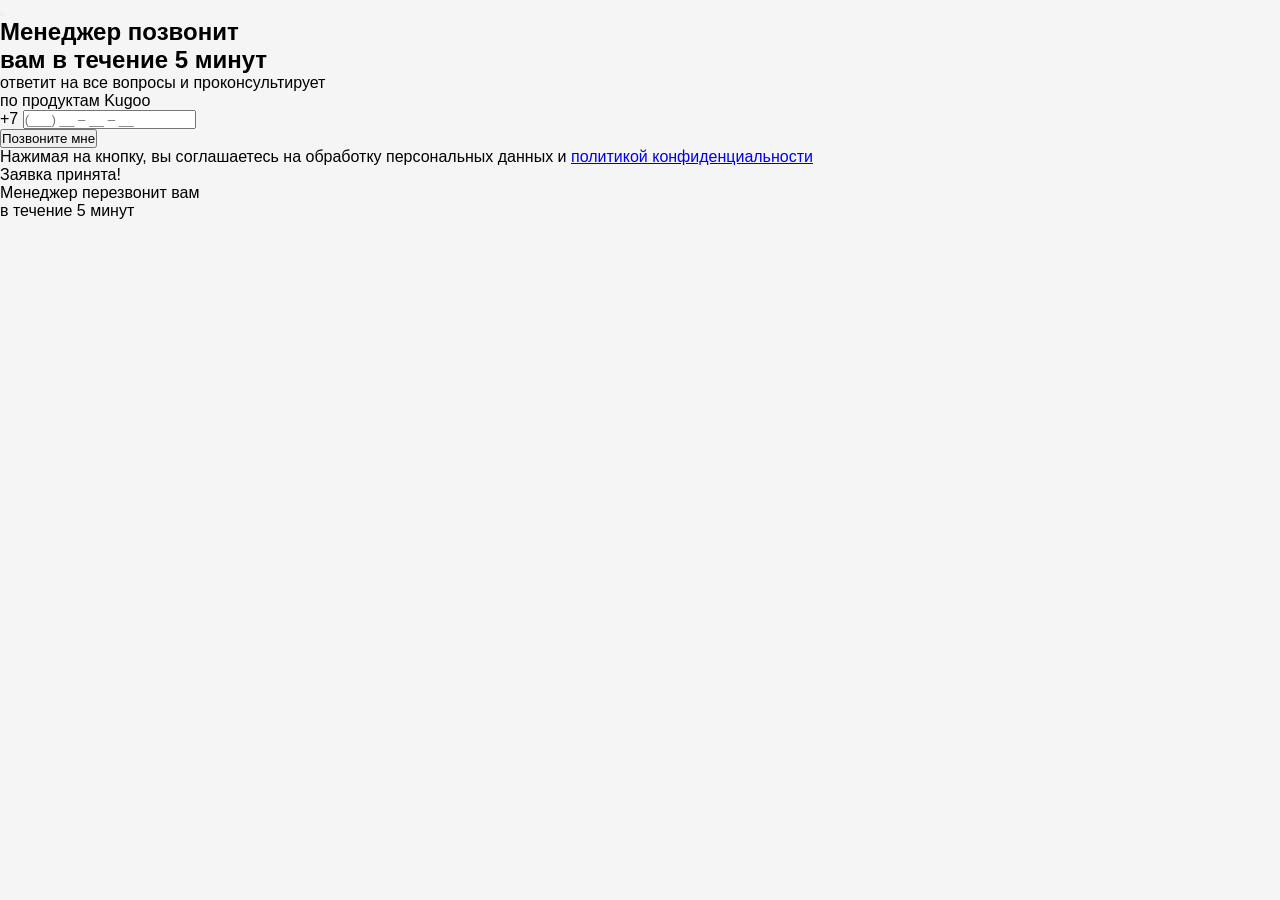
==== commit a1deb7b2: "Add files via upload" ====
--- a/index.html
+++ b/index.html
@@ -1,808 +1,73 @@
 <!DOCTYPE html>
 <html lang="ru">
 <head>
-<meta charset="UTF-8">
-<meta name="viewport" content="width=device-width, initial-scale=1.0">
-<title>KUGOO — Электросамокаты от официального дилера</title>
-<link rel="stylesheet" href="main.css">
-<link href="https://cdn.jsdelivr.net/npm/bootstrap@5.3.8/dist/css/bootstrap.min.css" rel="stylesheet" integrity="sha384-sRIl4kxILFvY47J16cr9ZwB07vP4J8+LH7qKQnuqkuIAvNWLzeN8tE5YBujZqJLB" crossorigin="anonymous">
+  <meta charset="UTF-8">
+  <meta name="viewport" content="width=device-width, initial-scale=1.0">
+  <title>Обратный звонок — KUGOO</title>
+ 
+  <link rel="stylesheet" href="style.css">
 
 </head>
 <body>
-<nav class="navbar navbar-expand-lg bg-body-tertiary">
-  <div class="container-fluid">
-    <a class="navbar-brand" href="#">Kuggo</a>
-    <button class="navbar-toggler" type="button" data-bs-toggle="collapse" data-bs-target="#navbarNav" aria-controls="navbarNav" aria-expanded="false" aria-label="Toggle navigation">
-      <span class="navbar-toggler-icon"></span>
-    </button>
-    <div class="collapse navbar-collapse" id="navbarNav">
-      <ul class="navbar-nav">
-        <li class="nav-item">
-          <a class="nav-link active" aria-current="page" href="#">Сервис</a>
-        </li>
-        <li class="nav-item">
-          <a class="nav-link" href="#">Сотрудничество</a>
-        </li>
-        <li class="nav-item">
-          <a class="nav-link" href="css5/index.html">Заказать звонок</a>
-        </li>
-        <li class="nav-item">
-          <a class="nav-link disabled"  aria-disabled="true">  +7 (800) 505-54-61</a>
-            <a href="page3.html" class="plus-btn">+</a>
-          
-        </li>
-      </ul>
-    </div>
-  </div>
-</nav>
 
-<!-- HEADER -->
-<header class="header">
-  <div class="header-inner">
-    <a href="#" class="logo">KUGOO</a>
+<div class="modal-overlay" id="overlay" onclick="handleOverlayClick(event)">
+  <div class="modal" id="modal">
 
-    <button class="catalog-btn">
-      <div class="bars">
-        <span></span><span></span><span></span>
-      </div>
-      
-      <a href="page4.html" class="btn-text">Каталог</a>
+    <!-- Close button -->
+    <button class="close-btn" onclick="closeModal()" aria-label="Закрыть">
+      <i class="ti ti-x"></i>
     </button>
 
-    <div class="search-wrap">
-      <div class="search-region">
-        Везде
-        <svg viewBox="0 0 10 6"><path d="M1 1l4 4 4-4" stroke="#888" stroke-width="1.5" fill="none" stroke-linecap="round"/></svg>
+    <!-- Left: Form -->
+    <div class="modal-left" id="form-side">
+      <h2 class="modal-title">Менеджер позвонит<br>вам в течение 5 минут</h2>
+      <p class="modal-sub">ответит на все вопросы и проконсультирует<br>по продуктам Kugoo</p>
+
+      <div class="phone-input-wrap" id="input-wrap">
+        <span class="phone-prefix">+7</span>
+        <input
+          class="phone-input"
+          type="tel"
+          id="phone"
+          placeholder="(___) __ – __ – __"
+          maxlength="16"
+          autocomplete="tel"
+        >
       </div>
-      <input class="search-input" type="text" placeholder="Искать самокат KUGO">
-      <button class="search-btn" aria-label="Поиск">
-        <svg viewBox="0 0 24 24"><path d="M21 21l-4.35-4.35M11 19a8 8 0 100-16 8 8 0 000 16z" stroke="#fff" stroke-width="2.2" fill="none" stroke-linecap="round"/></svg>
-      </button>
-    </div>
 
-    <div class="header-icons">
-      <!-- Compare -->
-      <a href="#" class="header-icon-btn">
-        <svg viewBox="0 0 24 24"><path d="M9 3H5a2 2 0 00-2 2v14a2 2 0 002 2h4M9 3h10a2 2 0 012 2v14a2 2 0 01-2 2H9M9 3v18M14 8h3M14 12h3M14 16h3M6 8h1M6 12h1M6 16h1" stroke="#444" stroke-width="1.8" fill="none" stroke-linecap="round"/></svg>
-        <span></span>
-      </a>
-      <!-- Wishlist -->
-      <a href="#" class="header-icon-btn">
-        <svg viewBox="0 0 24 24"><path d="M20.84 4.61a5.5 5.5 0 00-7.78 0L12 5.67l-1.06-1.06a5.5 5.5 0 00-7.78 7.78l1.06 1.06L12 21.23l7.78-7.78 1.06-1.06a5.5 5.5 0 000-7.78z" stroke="#444" stroke-width="1.8" fill="none" stroke-linejoin="round"/></svg>
-        <span></span>
-      </a>
-      <!-- Cart -->
-      <a href="page2.html" class="header-icon-btn">
-        <svg viewBox="0 0 24 24"><path d="M6 2L3 6v14a2 2 0 002 2h14a2 2 0 002-2V6l-3-4zM3 6h18M16 10a4 4 0 01-8 0" stroke="#444" stroke-width="1.8" fill="none" stroke-linecap="round" stroke-linejoin="round"/></svg>
-        <span>Корзина</span>
-      </a>
-    </div>
-  </div>
-</header>
+      <button class="call-btn" onclick="handleCall()">Позвоните мне</button>
 
-<!-- NAV -->
-<nav class="nav">
-  <div class="nav-inner">
-    <a href="#" class="nav-link">О магазине</a>
-    <a href="#" class="nav-link">Доставка и оплата <span class="badge-outline">Доступна рассрочка</span></a>
-    <a href="#" class="nav-link">Тест-драйв</a>
-    <a href="#" class="nav-link">Блог</a>
-    <a href="#" class="nav-link">Контакты</a>
-    <a href="#" class="nav-link">Акции <span class="badge">%</span></a>
-  </div>
-</nav>
-
-<!-- HERO BANNER -->
-<section class="hero">
-  <img class="hero-bg-image" src="images/Mask Group (2).png" alt="KUGOO Kirin электросамокат" onerror="this.style.display='none'">
-  <div class="hero-overlay"></div>
-
-  <div class="hero-content">
-    <div class="hero-badge">Новинка</div>
-    <h1 class="hero-title">Электросамокаты KUGOO KIRIN<br>от официального дилера</h1>
-    <p class="hero-sub">с бесплатной доставкой по РФ от 1 дня</p>
-    <div class="hero-actions">
-      <button class="hero-btn">Перейти в каталог</button>
-      <div class="hero-testdrive">
-        <div class="hero-testdrive-label">
-          <span class="zap">⚡</span> Тест-драйв и обучение
-        </div>
-        <div class="hero-testdrive-dots">
-          <span class="active"></span>
-          <span></span>
-          <span></span>
-          <span></span>
-          <span></span>
-        </div>
-        <div class="hero-free-badge">БЕСПЛАТНО</div>
-      </div>
-    </div>
-  </div>
-
-  <div class="hero-pagination">
-    <button>&#8249;</button>
-    <span>1 — 5</span>
-    <button>&#8250;</button>
-  </div>
-</section>
-
-
-<!-- BENEFITS BAR -->
-<section class="benefits-bar">
-  <div class="benefits-inner">
-    <div class="benefit-item">
-      <div class="benefit-title">ГАРАНТИЯ 1 ГОД</div>
-      <div class="benefit-sub">на весь ассортимент</div>
-    </div>
-    <div class="benefit-divider"></div>
-    <div class="benefit-item">
-      <div class="benefit-title">РАССРОЧКА</div>
-      <div class="benefit-sub">от 6 месяцев</div>
-    </div>
-    <div class="benefit-divider"></div>
-    <div class="benefit-item">
-      <div class="benefit-title">ПОДАРКИ</div>
-      <div class="benefit-sub">и бонусам к покупкам</div>
-    </div>
-    <div class="yandex-badge">
-      <div class="yandex-logo">Я</div>
-      <div class="yandex-info">
-        <div class="yandex-label">Яндекс отзывы</div>
-        <div class="yandex-rating"><span class="star">★</span> 4,9</div>
-      </div>
-    </div>
-  </div>
-</section>
-
-<!-- CATALOG SECTION -->
-<section class="catalog-section">
-  <div class="catalog-inner">
-    <div class="catalog-header">
-      <h2 class="catalog-title">ЭЛЕКТРОСАМОКАТЫ</h2>
-      <div class="catalog-filters">
-        <button class="filter-btn active">Хиты продаж</button>
-        <button class="filter-btn">Для города</button>
-        <button class="filter-btn">Для взрослых</button>
-        <button class="filter-btn">Для детей</button>
+      <div class="consent">
+        <i class="ti ti-check"></i>
+        <span>
+          Нажимая на кнопку, вы соглашаетесь на обработку персональных данных
+          и <a href="#">политикой конфиденциальности</a>
+        </span>
       </div>
     </div>
 
-    <div class="products-grid">
+    <!-- Success state -->
+    <div class="success-msg" id="success-msg">
+      <div class="success-icon"><i class="ti ti-phone-call"></i></div>
+      <p class="success-title">Заявка принята!</p>
+      <p class="success-sub">Менеджер перезвонит вам<br>в течение 5 минут</p>
+    </div>
 
-      <!-- Card 1 -->
-      <div class="product-card">
-        <div class="card-img-wrap">
-          <span class="card-badge hit">ХИТ</span>
-          <button class="card-compare" title="Сравнить">
-            <svg viewBox="0 0 24 24"><path d="M9 3H5a2 2 0 00-2 2v14a2 2 0 002 2h4M9 3h10a2 2 0 012 2v14a2 2 0 01-2 2H9M9 3v18M14 8h3M14 12h3M14 16h3" stroke="currentColor" stroke-width="1.6" fill="none" stroke-linecap="round"/></svg>
-          </button>
-          <button class="card-arrow left">&#8249;</button>
-          <img src="images/Group 1867.png" alt="Kugoo Kirin M4" onerror="this.src='data:image/svg+xml,<svg xmlns=%22http://www.w3.org/2000/svg%22 width=%22200%22 height=%22160%22><rect width=%22200%22 height=%22160%22 fill=%22%23f0f0f0%22/><text x=%2250%25%22 y=%2250%25%22 text-anchor=%22middle%22 dy=%22.3em%22 fill=%22%23aaa%22 font-size=%2214%22>Фото</text></svg>'">
-          <button class="card-arrow right">&#8250;</button>
-        </div>
-        <div class="card-body">
-          <h3 class="card-name">Kugoo Kirin M4</h3>
-          <div class="card-specs">
-            <span class="spec"><span class="spec-icon">🔋</span> 2000 мАh</span>
-            <span class="spec"><span class="spec-icon">⚡</span> 1,2 л.с.</span>
-            <span class="spec"><span class="spec-icon">🔄</span> 60 км/ч</span>
-            <span class="spec"><span class="spec-icon">⏱</span> 5 часов</span>
-          </div>
-          <div class="card-price-row">
-            <div class="card-prices">
-              <div class="card-old-price">39 900 ₽</div>
-              <div class="card-price">29 900 <span>₽</span></div>
-            </div>
-            <div class="card-actions-small">
-              <button class="icon-btn"><svg viewBox="0 0 24 24" width="18" height="18"><path d="M6 2L3 6v14a2 2 0 002 2h14a2 2 0 002-2V6l-3-4zM3 6h18M16 10a4 4 0 01-8 0" stroke="#888" stroke-width="1.8" fill="none" stroke-linecap="round" stroke-linejoin="round"/></svg></button>
-              <button class="icon-btn"><svg viewBox="0 0 24 24" width="18" height="18"><path d="M20.84 4.61a5.5 5.5 0 00-7.78 0L12 5.67l-1.06-1.06a5.5 5.5 0 00-7.78 7.78l1.06 1.06L12 21.23l7.78-7.78 1.06-1.06a5.5 5.5 0 000-7.78z" stroke="#888" stroke-width="1.8" fill="none" stroke-linejoin="round"/></svg></button>
-            </div>
-          </div>
-          <button class="buy-btn">Купить в 1 клик</button>
-        </div>
-      </div>
-
-      <!-- Card 2 -->
-      <div class="product-card">
-        <div class="card-img-wrap">
-          <span class="card-badge new">Новинка</span>
-          <button class="card-compare" title="Сравнить">
-            <svg viewBox="0 0 24 24"><path d="M9 3H5a2 2 0 00-2 2v14a2 2 0 002 2h4M9 3h10a2 2 0 012 2v14a2 2 0 01-2 2H9M9 3v18M14 8h3M14 12h3M14 16h3" stroke="currentColor" stroke-width="1.6" fill="none" stroke-linecap="round"/></svg>
-          </button>
-          <img src="images/Group 1867.png " alt="Kugoo Kirin M4" onerror="this.src='data:image/svg+xml,<svg xmlns=%22http://www.w3.org/2000/svg%22 width=%22200%22 height=%22160%22><rect width=%22200%22 height=%22160%22 fill=%22%23f0f0f0%22/><text x=%2250%25%22 y=%2250%25%22 text-anchor=%22middle%2２ dy=%2２.3em%２ fill=%２%#aaa%２ font-size=%２14%２>Фото</text></svg>'">
-        </div>
-        <div class="card-body">
-          <h3 class="card-name">Kugoo Kirin M4</h3>
-          <div class="card-specs">
-            <span class="spec"><span class="spec-icon">🔋</span> 2000 мАh</span>
-            <span class="spec"><span class="spec-icon">⚡</span> 1,2 л.с.</span>
-            <span class="spec"><span class="spec-icon">🔄</span> 60 км/ч</span>
-            <span class="spec"><span class="spec-icon">⏱</span> 5 часов</span>
-          </div>
-          <div class="card-price-row">
-            <div class="card-prices">
-              <div class="card-old-price">39 900 ₽</div>
-              <div class="card-price">29 900 <span>₽</span></div>
-            </div>
-            <div class="card-actions-small">
-              <button class="icon-btn"><svg viewBox="0 0 24 24" width="18" height="18"><path d="M6 2L3 6v14a2 2 0 002 2h14a2 2 0 002-2V6l-3-4zM3 6h18M16 10a4 4 0 01-8 0" stroke="#888" stroke-width="1.8" fill="none" stroke-linecap="round" stroke-linejoin="round"/></svg></button>
-              <button class="icon-btn"><svg viewBox="0 0 24 24" width="18" height="18"><path d="M20.84 4.61a5.5 5.5 0 00-7.78 0L12 5.67l-1.06-1.06a5.5 5.5 0 00-7.78 7.78l1.06 1.06L12 21.23l7.78-7.78 1.06-1.06a5.5 5.5 0 000-7.78z" stroke="#888" stroke-width="1.8" fill="none" stroke-linejoin="round"/></svg></button>
-            </div>
-          </div>
-          <button class="buy-btn">Купить в 1 клик</button>
-        </div>
-      </div>
-
-      <!-- Card 3 -->
-      <div class="product-card">
-        <div class="card-img-wrap">
-          <span class="card-badge hit">ХИТ</span>
-          <button class="card-compare" title="Сравнить">
-            <svg viewBox="0 0 24 24"><path d="M9 3H5a2 2 0 00-2 2v14a2 2 0 002 2h4M9 3h10a2 2 0 012 2v14a2 2 0 01-2 2H9M9 3v18M14 8h3M14 12h3M14 16h3" stroke="currentColor" stroke-width="1.6" fill="none" stroke-linecap="round"/></svg>
-          </button>
-          <img src="images/Group 1867.png" alt="Kugoo Kirin M4" onerror="this.src='data:image/svg+xml,<svg xmlns=%22http://www.w3.org/2000/svg%22 width=%22200%22 height=%22160%22><rect width=%22200%22 height=%22160%22 fill=%22%23f0f0f0%22/><text x=%2250%25%22 y=%2250%25%22 text-anchor=%22middle%２ dy=%２.3em%２ fill=%２%#aaa%２ font-size=%２14%２>Фото</text></svg>'">
-        </div>
-        <div class="card-body">
-          <h3 class="card-name">Kugoo Kirin M4</h3>
-          <div class="card-specs">
-            <span class="spec"><span class="spec-icon">🔋</span> 2000 мАh</span>
-            <span class="spec"><span class="spec-icon">⚡</span> 1,2 л.с.</span>
-            <span class="spec"><span class="spec-icon">🔄</span> 60 км/ч</span>
-            <span class="spec"><span class="spec-icon">⏱</span> 5 часов</span>
-          </div>
-          <div class="card-price-row">
-            <div class="card-prices">
-              <div class="card-old-price">39 900 ₽</div>
-              <div class="card-price">29 900 <span>₽</span></div>
-            </div>
-            <div class="card-actions-small">
-              <button class="icon-btn"><svg viewBox="0 0 24 24" width="18" height="18"><path d="M6 2L3 6v14a2 2 0 002 2h14a2 2 0 002-2V6l-3-4zM3 6h18M16 10a4 4 0 01-8 0" stroke="#888" stroke-width="1.8" fill="none" stroke-linecap="round" stroke-linejoin="round"/></svg></button>
-              <button class="icon-btn"><svg viewBox="0 0 24 24" width="18" height="18"><path d="M20.84 4.61a5.5 5.5 0 00-7.78 0L12 5.67l-1.06-1.06a5.5 5.5 0 00-7.78 7.78l1.06 1.06L12 21.23l7.78-7.78 1.06-1.06a5.5 5.5 0 000-7.78z" stroke="#888" stroke-width="1.8" fill="none" stroke-linejoin="round"/></svg></button>
-            </div>
-          </div>
-          <button class="buy-btn">Купить в 1 клик</button>
-        </div>
-      </div>
-
-      <!-- Card 4 -->
-      <div class="product-card">
-        <div class="card-img-wrap">
-          <span class="card-badge new">Новинка</span>
-          <button class="card-compare" title="Сравнить">
-            <svg viewBox="0 0 24 24"><path d="M9 3H5a2 2 0 00-2 2v14a2 2 0 002 2h4M9 3h10a2 2 0 012 2v14a2 2 0 01-2 2H9M9 3v18M14 8h3M14 12h3M14 16h3" stroke="currentColor" stroke-width="1.6" fill="none" stroke-linecap="round"/></svg>
-          </button>
-          <img src="images/Group 1867.png" alt="Kugoo Kirin M4" onerror="this.src='data:image/svg+xml,<svg xmlns=%22http://www.w3.org/2000/svg%22 width=%22200%22 height=%22160%22><rect width=%22200%22 height=%22160%22 fill=%22%23f0f0f0%22/><text x=%2250%25%22 y=%2250%25%22 text-anchor=%22middle%2２ dy=%２.3em%２ fill=%２%#aaa%２ font-size=%２14%２>Фото</text></svg>'">
-        </div>
-        <div class="card-body">
-          <h3 class="card-name">Kugoo Kirin M4</h3>
-          <div class="card-specs">
-            <span class="spec"><span class="spec-icon">🔋</span> 2000 мАh</span>
-            <span class="spec"><span class="spec-icon">⚡</span> 1,2 л.с.</span>
-            <span class="spec"><span class="spec-icon">🔄</span> 60 км/ч</span>
-            <span class="spec"><span class="spec-icon">⏱</span> 5 часов</span>
-          </div>
-          <div class="card-price-row">
-            <div class="card-prices">
-              <div class="card-old-price">39 900 ₽</div>
-              <div class="card-price">29 900 <span>₽</span></div>
-            </div>
-            <div class="card-actions-small">
-              <button class="icon-btn"><svg viewBox="0 0 24 24" width="18" height="18"><path d="M6 2L3 6v14a2 2 0 002 2h14a2 2 0 002-2V6l-3-4zM3 6h18M16 10a4 4 0 01-8 0" stroke="#888" stroke-width="1.8" fill="none" stroke-linecap="round" stroke-linejoin="round"/></svg></button>
-              <button class="icon-btn"><svg viewBox="0 0 24 24" width="18" height="18"><path d="M20.84 4.61a5.5 5.5 0 00-7.78 0L12 5.67l-1.06-1.06a5.5 5.5 0 00-7.78 7.78l1.06 1.06L12 21.23l7.78-7.78 1.06-1.06a5.5 5.5 0 000-7.78z" stroke="#888" stroke-width="1.8" fill="none" stroke-linejoin="round"/></svg></button>
-            </div>
-          </div>
-          <button class="buy-btn">Купить в 1 клик</button>
-        </div>
-      </div>
+    <!-- Right: Photo -->
+    <div class="modal-right">
+ 
+      
+<img src="553162456fb7802bbd49b25e99d55d6915bf6bc8.png" alt="" >
+   
 
     </div>
-  </div>
-</section>
 
-<section class="catalog-section">
-  <div class="catalog-inner">
-
-
-    <div class="products-grid">
-
-      <!-- Card 1 -->
-      <div class="product-card">
-        <div class="card-img-wrap">
-          <span class="card-badge hit">ХИТ</span>
-          <button class="card-compare" title="Сравнить">
-            <svg viewBox="0 0 24 24"><path d="M9 3H5a2 2 0 00-2 2v14a2 2 0 002 2h4M9 3h10a2 2 0 012 2v14a2 2 0 01-2 2H9M9 3v18M14 8h3M14 12h3M14 16h3" stroke="currentColor" stroke-width="1.6" fill="none" stroke-linecap="round"/></svg>
-          </button>
-          <button class="card-arrow left">&#8249;</button>
-          <img src="images/Group 1867.png" alt="Kugoo Kirin M4" onerror="this.src='data:image/svg+xml,<svg xmlns=%22http://www.w3.org/2000/svg%22 width=%22200%22 height=%22160%22><rect width=%22200%22 height=%22160%22 fill=%22%23f0f0f0%22/><text x=%2250%25%22 y=%2250%25%22 text-anchor=%22middle%２ dy=%２.3em%２ fill=%２%#aaa%２ font-size=%２14%２>Фото</text></svg>'">
-          <button class="card-arrow right">&#8250;</button>
-        </div>
-        <div class="card-body">
-          <h3 class="card-name">Kugoo Kirin M4</h3>
-          <div class="card-specs">
-            <span class="spec"><span class="spec-icon">🔋</span> 2000 мАh</span>
-            <span class="spec"><span class="spec-icon">⚡</span> 1,2 л.с.</span>
-            <span class="spec"><span class="spec-icon">🔄</span> 60 км/ч</span>
-            <span class="spec"><span class="spec-icon">⏱</span> 5 часов</span>
-          </div>
-          <div class="card-price-row">
-            <div class="card-prices">
-              <div class="card-old-price">39 900 ₽</div>
-              <div class="card-price">29 900 <span>₽</span></div>
-            </div>
-            <div class="card-actions-small">
-              <button class="icon-btn"><svg viewBox="0 0 24 24" width="18" height="18"><path d="M6 2L3 6v14a2 2 0 002 2h14a2 2 0 002-2V6l-3-4zM3 6h18M16 10a4 4 0 01-8 0" stroke="#888" stroke-width="1.8" fill="none" stroke-linecap="round" stroke-linejoin="round"/></svg></button>
-              <button class="icon-btn"><svg viewBox="0 0 24 24" width="18" height="18"><path d="M20.84 4.61a5.5 5.5 0 00-7.78 0L12 5.67l-1.06-1.06a5.5 5.5 0 00-7.78 7.78l1.06 1.06L12 21.23l7.78-7.78 1.06-1.06a5.5 5.5 0 000-7.78z" stroke="#888" stroke-width="1.8" fill="none" stroke-linejoin="round"/></svg></button>
-            </div>
-          </div>
-          <button class="buy-btn">Купить в 1 клик</button>
-        </div>
-      </div>
-
-      <!-- Card 2 -->
-      <div class="product-card">
-        <div class="card-img-wrap">
-          <span class="card-badge new">Новинка</span>
-          <button class="card-compare" title="Сравнить">
-            <svg viewBox="0 0 24 24"><path d="M9 3H5a2 2 0 00-2 2v14a2 2 0 002 2h4M9 3h10a2 2 0 012 2v14a2 2 0 01-2 2H9M9 3v18M14 8h3M14 12h3M14 16h3" stroke="currentColor" stroke-width="1.6" fill="none" stroke-linecap="round"/></svg>
-          </button>
-          <img src="images/Group 1867.png" alt="Kugoo Kirin M4" onerror="this.src='data:image/svg+xml,<svg xmlns=%22http://www.w3.org/2000/svg%22 width=%22200%22 height=%22160%22><rect width=%22200%22 height=%22160%22 fill=%22%23f0f0f0%22/><text x=%2250%25%22 y=%2250%25%22 text-anchor=%22middle%２ dy=%２.3em%２ fill=%２%#aaa%２ font-size=%２14%２>Фото</text></svg>'">
-        </div>
-        <div class="card-body">
-          <h3 class="card-name">Kugoo Kirin M4</h3>
-          <div class="card-specs">
-            <span class="spec"><span class="spec-icon">🔋</span> 2000 мАh</span>
-            <span class="spec"><span class="spec-icon">⚡</span> 1,2 л.с.</span>
-            <span class="spec"><span class="spec-icon">🔄</span> 60 км/ч</span>
-            <span class="spec"><span class="spec-icon">⏱</span> 5 часов</span>
-          </div>
-          <div class="card-price-row">
-            <div class="card-prices">
-              <div class="card-old-price">39 900 ₽</div>
-              <div class="card-price">29 900 <span>₽</span></div>
-            </div>
-            <div class="card-actions-small">
-              <button class="icon-btn"><svg viewBox="0 0 24 24" width="18" height="18"><path d="M6 2L3 6v14a2 2 0 002 2h14a2 2 0 002-2V6l-3-4zM3 6h18M16 10a4 4 0 01-8 0" stroke="#888" stroke-width="1.8" fill="none" stroke-linecap="round" stroke-linejoin="round"/></svg></button>
-              <button class="icon-btn"><svg viewBox="0 0 24 24" width="18" height="18"><path d="M20.84 4.61a5.5 5.5 0 00-7.78 0L12 5.67l-1.06-1.06a5.5 5.5 0 00-7.78 7.78l1.06 1.06L12 21.23l7.78-7.78 1.06-1.06a5.5 5.5 0 000-7.78z" stroke="#888" stroke-width="1.8" fill="none" stroke-linejoin="round"/></svg></button>
-            </div>
-          </div>
-          <button class="buy-btn">Купить в 1 клик</button>
-        </div>
-      </div>
-
-      <!-- Card 3 -->
-      <div class="product-card">
-        <div class="card-img-wrap">
-          <span class="card-badge hit">ХИТ</span>
-          <button class="card-compare" title="Сравнить">
-            <svg viewBox="0 0 24 24"><path d="M9 3H5a2 2 0 00-2 2v14a2 2 0 002 2h4M9 3h10a2 2 0 012 2v14a2 2 0 01-2 2H9M9 3v18M14 8h3M14 12h3M14 16h3" stroke="currentColor" stroke-width="1.6" fill="none" stroke-linecap="round"/></svg>
-          </button>
-          <img src="images/Group 1867.png" alt="Kugoo Kirin M4" onerror="this.src='data:image/svg+xml,<svg xmlns=%22http://www.w3.org/2000/svg%22 width=%22200%22 height=%22160%22><rect width=%22200%22 height=%22160%22 fill=%22%23f0f0f0%22/><text x=%2250%25%22 y=%2250%25%22 text-anchor=%2２ middle%２ dy=%２.3em%２ fill=%２%#aaa%２ font-size=%２14%２>Фото</text></svg>'">
-        </div>
-        <div class="card-body">
-          <h3 class="card-name">Kugoo Kirin M4</h3>
-          <div class="card-specs">
-            <span class="spec"><span class="spec-icon">🔋</span> 2000 мАh</span>
-            <span class="spec"><span class="spec-icon">⚡</span> 1,2 л.с.</span>
-            <span class="spec"><span class="spec-icon">🔄</span> 60 км/ч</span>
-            <span class="spec"><span class="spec-icon">⏱</span> 5 часов</span>
-          </div>
-          <div class="card-price-row">
-            <div class="card-prices">
-              <div class="card-old-price">39 900 ₽</div>
-              <div class="card-price">29 900 <span>₽</span></div>
-            </div>
-            <div class="card-actions-small">
-              <button class="icon-btn"><svg viewBox="0 0 24 24" width="18" height="18"><path d="M6 2L3 6v14a2 2 0 002 2h14a2 2 0 002-2V6l-3-4zM3 6h18M16 10a4 4 0 01-8 0" stroke="#888" stroke-width="1.8" fill="none" stroke-linecap="round" stroke-linejoin="round"/></svg></button>
-              <button class="icon-btn"><svg viewBox="0 0 24 24" width="18" height="18"><path d="M20.84 4.61a5.5 5.5 0 00-7.78 0L12 5.67l-1.06-1.06a5.5 5.5 0 00-7.78 7.78l1.06 1.06L12 21.23l7.78-7.78 1.06-1.06a5.5 5.5 0 000-7.78z" stroke="#888" stroke-width="1.8" fill="none" stroke-linejoin="round"/></svg></button>
-            </div>
-          </div>
-          <button class="buy-btn">Купить в 1 клик</button>
-        </div>
-      </div>
-
-      <!-- Card 4 -->
-      <div class="product-card">
-        <div class="card-img-wrap">
-          <span class="card-badge new">Новинка</span>
-          <button class="card-compare" title="Сравнить">
-            <svg viewBox="0 0 24 24"><path d="M9 3H5a2 2 0 00-2 2v14a2 2 0 002 2h4M9 3h10a2 2 0 012 2v14a2 2 0 01-2 2H9M9 3v18M14 8h3M14 12h3M14 16h3" stroke="currentColor" stroke-width="1.6" fill="none" stroke-linecap="round"/></svg>
-          </button>
-          <img src="images/Group 1867.png" alt="Kugoo Kirin M4" onerror="this.src='data:image/svg+xml,<svg xmlns=%22http://www.w3.org/2000/svg%22 width=%22200%22 height=%22160%22><rect width=%22200%22 height=%22160%22 fill=%22%23f0f0f0%22/><text x=%2250%25%22 y=%2250%25%22 text-anchor=%2２ middle%２ dy=%２.3em%２ fill=%２%#aaa%２ font-size=%２14%２>Фото</text></svg>'">
-        </div>
-        <div class="card-body">
-          <h3 class="card-name">Kugoo Kirin M4</h3>
-          <div class="card-specs">
-            <span class="spec"><span class="spec-icon">🔋</span> 2000 мАh</span>
-            <span class="spec"><span class="spec-icon">⚡</span> 1,2 л.с.</span>
-            <span class="spec"><span class="spec-icon">🔄</span> 60 км/ч</span>
-            <span class="spec"><span class="spec-icon">⏱</span> 5 часов</span>
-          </div>
-          <div class="card-price-row">
-            <div class="card-prices">
-              <div class="card-old-price">39 900 ₽</div>
-              <div class="card-price">29 900 <span>₽</span></div>
-            </div>
-            <div class="card-actions-small">
-              <button class="icon-btn"><svg viewBox="0 0 24 24" width="18" height="18"><path d="M6 2L3 6v14a2 2 0 002 2h14a2 2 0 002-2V6l-3-4zM3 6h18M16 10a4 4 0 01-8 0" stroke="#888" stroke-width="1.8" fill="none" stroke-linecap="round" stroke-linejoin="round"/></svg></button>
-              <button class="icon-btn"><svg viewBox="0 0 24 24" width="18" height="18"><path d="M20.84 4.61a5.5 5.5 0 00-7.78 0L12 5.67l-1.06-1.06a5.5 5.5 0 00-7.78 7.78l1.06 1.06L12 21.23l7.78-7.78 1.06-1.06a5.5 5.5 0 000-7.78z" stroke="#888" stroke-width="1.8" fill="none" stroke-linejoin="round"/></svg></button>
-            </div>
-          </div>
-          <button class="buy-btn">Купить в 1 клик</button>
-        </div>
-      </div>
-
-    </div>
-  </div>
-</section>
-
-<div class="banners-wrap">
-  <div class="banners">
- 
-    <!-- Left banner -->
-    <div class="banner banner-left">
-      <div class="banner-overlay"></div>
- 
-      <div class="banner-img-area">
-
-          <img src="images/1bf520b991214a8b77ac8662da2bb4f79a5d1c20.png" alt="Электросамокат">
-       
-        <div class="img-placeholder">
-          <i class="ti ti-bike"></i>
-        </div>
-      </div>
- 
-      <div class="banner-content">
-        <h2 class="banner-title">Подбор модели электросамоката</h2>
-        <p class="banner-sub">Пройдите тест и выберите электросамокат по своим критериям</p>
-        <a href="#" class="banner-link">
-          Подобрать модель <i class="ti ti-arrow-right"></i>
-        </a>
-      </div>
-    </div>
- 
-    <!-- Right banner -->
-    <div class="banner banner-right">
-      <div class="banner-overlay"></div>
- 
-      <div class="banner-img-area">
-     
-          <img src="images/78d1ae73ed341fe45fb5fceb9afecce6917d711d.png" alt="Сервисный специалист">
-     
-        <div class="img-placeholder">
-          <i class="ti ti-tool"></i>
-        </div>
-      </div>
- 
-      <div class="banner-content">
-        <h2 class="banner-title">Сервисное обслуживание</h2>
-        <p class="banner-sub">Крупнейший сервисный центр в России для продуктов Kugoo</p>
-        <a href="#" class="banner-link">
-          Подобрать модель <i class="ti ti-arrow-right"></i>
-        </a>
-      </div>
-    </div>
- 
   </div>
 </div>
 
- <div class="promo-banner">
-        <!-- Left Side: Image Content -->
-        <div class="banner-image-container">
-            <!-- Replace 'drone-box.png' with your actual image file path -->
-            <img src="images/31d80802b0ee572c64871c6a2166fb0d8d027f9b.png" alt="Kugoo Delivery Drone and Box" class="banner-image" >
-        </div>
-
-        <!-- Right Side: Text & CTA Content -->
-        <div class="banner-text-container">
-            <span class="badge">Акция</span>
-            <h1 class="banner-title">
-                БЕСПЛАТНАЯ ДОСТАВКА <br>
-                ЭЛЕКТРОСАМОКАТОВ <br>
-                ПО РОССИИ ДО 01.09
-            </h1>
-            <a href="#" class="cta-button">Подробнее</a>
-        </div>
-    </div>
-
-<section class="section">
-  <div class="section-inner">
- 
-    <div class="section-top">
-      <h2 class="section-title">Популярные категории</h2>
-      <div class="manager-tip">
-        <div class="manager-tip-img">
-
-            <img src="images/Mask Group (3).png" alt="Менеджер">
-          
-          <i class="ti ti-user"></i>
-        </div>
-        <div class="manager-tip-text">
-          Менеджер ответит на любой ваш вопрос о продуктах Kugoo
-          <a href="#">Задать вопрос</a>
-        </div>
-      </div>
-    </div>
- 
-    <div class="cat-grid">
- 
-      <!-- Card 1 -->
-      <div class="cat-card">
-
-          <img src="images/7ae728f816b18edd74774361a37919d4bce1cb18.jpg" alt="Робот-пылесосы">
-        
-        <div class="cat-placeholder"><i class="ti ti-robot"></i></div>
-        <div class="cat-overlay"></div>
-        <div class="cat-info">
-          <div class="cat-name">Робот-пылесосы</div>
-          <div class="cat-price">от 29 900 ₽</div>
-        </div>
-      </div>
- 
-      <!-- Card 2 -->
-      <div class="cat-card">
-        <img src="images/0ea60d6020d092677ce72130791a7e80b70c458d.jpg" alt="Робот-пылесосы">
-        <div class="cat-placeholder"><i class="ti ti-bike"></i></div>
-        <div class="cat-overlay"></div>
-        <div class="cat-info">
-          <div class="cat-name">Электровелосипеды</div>
-          <div class="cat-price">от 29 900 ₽</div>
-        </div>
-      </div>
- 
-      <!-- Card 3 -->
-      <div class="cat-card">
-        <img src="images/b903f6f1d5aa105cfc35779c1627565ab4338fe5.jpg" alt="Робот-пылесосы">
-        <div class="cat-placeholder"><i class="ti ti-scale"></i></div>
-        <div class="cat-overlay"></div>
-        <div class="cat-info">
-          <div class="cat-name">Весы</div>
-          <div class="cat-price">от 29 900 ₽</div>
-        </div>
-      </div>
- 
-      <!-- Card 4 -->
-      <div class="cat-card">
-        <img src="images/7ae728f816b18edd74774361a37919d4bce1cb18.jpg" alt="Робот-пылесосы">
-        <div class="cat-placeholder"><i class="ti ti-robot"></i></div>
-        <div class="cat-overlay"></div>
-        <div class="cat-info">
-          <div class="cat-name">Робот-пылесосы</div>
-          <div class="cat-price">от 29 900 ₽</div>
-        </div>
-      </div>
- 
-      <!-- Card 5 -->
-      <div class="cat-card">
-        <img src="images/b903f6f1d5aa105cfc35779c1627565ab4338fe5.jpg" alt="Робот-пылесосы">
-        <div class="cat-placeholder"><i class="ti ti-scale"></i></div>
-        <div class="cat-overlay"></div>
-        <div class="cat-info">
-          <div class="cat-name">Весы</div>
-          <div class="cat-price">от 29 900 ₽</div>
-        </div>
-      </div>
- 
-      <!-- Card 6 -->
-      <div class="cat-card">
-        <img src="images/7ae728f816b18edd74774361a37919d4bce1cb18.jpg" alt="Робот-пылесосы">
-        <div class="cat-placeholder"><i class="ti ti-robot"></i></div>
-        <div class="cat-overlay"></div>
-        <div class="cat-info">
-          <div class="cat-name">Робот-пылесосы</div>
-          <div class="cat-price">от 29 900 ₽</div>
-        </div>
-      </div>
- 
-      <!-- Card 7 -->
-      <div class="cat-card">
-         <img src="images/0ea60d6020d092677ce72130791a7e80b70c458d.jpg" alt="Робот-пылесосы">
-        <div class="cat-placeholder"><i class="ti ti-bike"></i></div>
-        <div class="cat-overlay"></div>
-        <div class="cat-info">
-          <div class="cat-name">Электровелосипеды</div>
-          <div class="cat-price">от 29 900 ₽</div>
-        </div>
-      </div>
- 
-      <!-- Card 8 -->
-      <div class="cat-card">
-        <img src="images/b903f6f1d5aa105cfc35779c1627565ab4338fe5.jpg" alt="Робот-пылесосы">
-        <div class="cat-placeholder"><i class="ti ti-scale"></i></div>
-        <div class="cat-overlay"></div>
-        <div class="cat-info">
-          <div class="cat-name">Весы</div>
-          <div class="cat-price">от 29 900 ₽</div>
-        </div>
-      </div>
- 
-    </div>
- 
-    <div class="see-all-wrap">
-      <button class="see-all-btn">Смотреть все</button>
-    </div>
- 
-  </div>
-</section>
- 
-
-<section class="about-section">
-  <div class="about-inner">
- 
-
-    <div class="about-left">
-      
-        <img src="images/67ff5616e61f69ecbbb44664c273355ccf77b015.jpg" alt="Команда KUGOO">
-      
-      <div class="about-left-placeholder">
-        <i class="ti ti-users"></i>
-      </div>
-      <div class="about-badge">
-        <div class="about-badge-title">Тест-драйв в Москве</div>
-        <div class="about-badge-sub">Оцените все преимущества самокатов лично</div>
-        <a href="#" class="about-badge-btn">
-          Подробнее <i class="ti ti-arrow-right"></i>
-        </a>
-      </div>
-    </div>
- 
-
-    <div class="about-right">
-      <h2 class="about-title">KUGOO-RUSSIA — первый официальный дилер Kugoo Kirin в России</h2>
-      <p class="about-desc">
-        Наша цель предоставить полный ассортимент современной продукции Kugoo Kirin, которая улучшает и упрощает жизнь. Стремимся подарить комфорт и эмоции, поэтому помогаем с выбором и внимательно относимся к сервисному обслуживанию.
-      </p>
-      <div class="about-box">
-        <div class="about-box-title">Специализируемся исключительно на бренде Kugoo, поэтому вы получите:</div>
-        <ul class="about-list">
-          <li><i class="ti ti-diamond"></i> цены от завода-изготовителя Jilong;</li>
-          <li><i class="ti ti-diamond"></i> бесплатный тест-драйв самокатов;</li>
-          <li><i class="ti ti-diamond"></i> фирменную гарантию 1 год;</li>
-          <li><i class="ti ti-diamond"></i> ремонт и обслуживание от 1 дня в собственном сервисном центре;</li>
-          <li><i class="ti ti-diamond"></i> более 1 000 запчастей и аксессуаров в наличии</li>
-        </ul>
-        <div class="about-cert"><a href="#">Смотреть сертификат</a></div>
-      </div>
-    </div>
- 
-  </div>
-</section>
-
-<footer class="kugoo-footer">
-
-    <div class="footer-top">
-        <div class="footer-column">
-            <h3>Каталог товаров</h3>
-            <ul>
-                <li>Электросамокаты</li>
-                <li>Электровозы</li>
-                <li>Электровелосипеды</li>
-                <li>Электровелосипеды</li>
-            </ul>
-        </div>
-
-        <div class="footer-column">
-            <h3>Покупателям</h3>
-            <ul>
-                <li>Сервисный центр</li>
-                <li>Доставка и оплатаli>
-                <li>Рассрочка</li>
-                <li>Тест-драйв</li>
-            </ul>
-        </div>
-
-        <div class="footer-column">
-            <h3 class="hidden-title">&nbsp;</h3>
-            <ul>
-                <li></li>Блог</li>
-                <li>Сотрудничество</li>
-                <li>Контакты</li>
-                <li>Акции</li>
-            </ul>
-        </div>
-
-        <div class="footer-column contacts-column">
-            <h3>Контакты</h3>
-            <div class="contact-block">
-                <span class="contact-label">Call-центр</span>
-                <p class="phone-link">+7 (800) 505-54-61</p>
-                <span class="work-hours">Пн-Вс 10:00 - 20:00</span>
-            </div>
-            <div class="contact-block">
-                <span class="contact-label">Сервисный центр</span>
-                 <p class="phone-link">+7 (499) 350-76-92</p>
-                <span class="work-hours">Пн-Вс 10:00 - 20:00</span>
-            </div>
-        </div>
-
-        <div class="footer-column addresses-column">
-            <div class="callback-container">
-                <a href="css5/index.html" class="callback-link">Заказать звонок</a>
-            </div>
-            <div class="address-grid">
-                <div class="address-block">
-                    <span class="city-title">Магазин в Москве</span>
-                    <p>ул. Ткацкая, 5 стр. 16</p>
-                     <p class="phone-link">+7 (499) 350-76-92</p>
-                </div>
-                <div class="address-block">
-                    <span class="city-title">Магазин в Санкт-Петербурге</span>
-                    <p>ул. Фрунзе, 2</p>
-                     <p class="phone-link">+7 (499) 350-76-92</p>
-                </div>
-                <div class="address-block">
-                    <span class="city-title">Магазин в Краснодаре</span>
-                    <p>ул. Восточно-Кругликовская, 86</p>
-                     <p class="phone-link">+7 (499) 350-76-92</p>
-                </div>
-            </div>
-        </div>
-    </div>
-
-    <hr class="footer-divider">
 
 
-    <div class="footer-middle">
-        <div class="brand-section">
-            <span class="brand-logo">KUGOO</span>
-            <div class="app-buttons">
-
-                <p class="app-btn app-store">
-                    <span class="app-icon"><img src="images/_Group_.png" alt=""></span>
-                    <span class="app-text">Загрузите в<br><strong>App Store</strong></span>
-                </p>
-            </div>
-        </div>
-
-        <div class="social-section">
-            <p class="social-card">
-                <span class="social-icon vk"><img src="images/012-vk 1.png" alt=""></span>
-                <span class="social-info"><strong>Вконтакте</strong><small>3 300</small></span>
-            </p>
-            <p class="social-card">
-                <span class="social-icon instagram"><img src="images/013-instagram 1.png" alt=""></span>
-                <span class="social-info"><strong>Instagram</strong><small>10 600</small></span>
-            </p>
-            <p class="social-card">
-                <span class="social-icon youtube"><img src="images/Vector (9).png" alt=""></span>
-                <span class="social-info"><strong>YouTube</strong><small>3 603</small></span>
-            </p>
-            <p class="social-card">
-                <span class="social-icon telegram"><img src="images/Vector (10).png" alt=""></span>
-                <span class="social-info"><strong>Telegram</strong><small>432</small></span>
-            </p>
-        </div>
-    </div>
-
-    <hr class="footer-divider">
 
 
-    <div class="footer-bottom">
-        <div class="legal-links">
-            <p>Реквизиты</p>
-            <p>Политика конфиденциальности</p>
-        </div>
-
-        <div class="payment-methods">
-            <span class="pay-icon gpay">GPay</span>
-            <span class="pay-icon applepay">ApplePay</span>
-            <span class="pay-icon visa">VISA</span>
-            <img src="images/Mastercard.png" alt="MasterCard" >
-              <img src="images/Mastercard.png" alt="MasterCard" >
-              <img src="images/Webmoney.png" alt="MasterCard" >
-              <img src="images/Qiwi.png" alt="MasterCard" >
-          </div>
-
-
-        <div class="online-chat">
-            <span>Online чат:</span>
-            <p class="chat-icon"><img src="images/viber 1.png" alt=""></p>
-            <p class="chat-icon"><img src="images/003-whatsapp 1.png" alt=""></p>
-            <p class="chat-icon"><img src="images/Vector (11).png" alt=""></p>
-        </div>
-    </div>
-</footer>
-
-
-<script src="https://cdn.jsdelivr.net/npm/bootstrap@5.3.8/dist/js/bootstrap.bundle.min.js" integrity="sha384-FKyoEForCGlyvwx9Hj09JcYn3nv7wiPVlz7YYwJrWVcXK/BmnVDxM+D2scQbITxI" crossorigin="anonymous"></script>
 </body>
 </html>
--- a/style.css
+++ b/style.css
@@ -0,0 +1,91 @@
+* {
+  margin: 0;
+  padding: 0;
+  box-sizing: border-box;
+}
+
+body {
+  font-family: sans-serif;
+  background: #f5f5f5;
+}
+
+.catalog {
+  display: flex;
+  background: #fff;
+  padding: 24px;
+  gap: 40px;
+  max-width: 1280px;
+  width: 100%;
+  justify-content: center;
+}
+.catalog__sidebar {
+  width: 230px;
+  padding: 18px 20px;
+}
+.catalog__menu {
+  list-style: none;
+  display: flex;
+  flex-direction: column;
+  gap: 22px;
+}
+.catalog__item {
+  display: flex;
+  align-items: center;
+  gap: 12px;
+  font-size: 18px;
+  font-weight: 600;
+  color: #2e3137;
+  cursor: pointer;
+  line-height: 1;
+}
+.catalog__item.active {
+  color: #6d7cff;
+}
+.catalog__icon {
+  width: 18px;
+  display: flex;
+  align-items: center;
+  justify-content: center;
+  font-size: 16px;
+}
+.catalog__content {
+  display: flex;
+  gap: 90px;
+  padding-top: 6px;
+}
+.catalog__column h3 {
+  font-size: 18px;
+  font-weight: 700;
+  color: #2e3137;
+  margin-bottom: 22px;
+}
+.catalog__column ul {
+  list-style: none;
+  display: flex;
+  flex-direction: column;
+  gap: 18px;
+}
+.catalog__column li {
+  font-size: 18px;
+  font-weight: 400;
+  color: #6d7280;
+  white-space: nowrap;
+}
+
+@media (max-width: 768px) {
+  .catalog {
+    flex-direction: column;
+    gap: 30px;
+    margin-left: 150px;
+  }
+  .catalog__sidebar {
+    width: 100%;
+  }
+  .catalog__content {
+    flex-direction: column;
+    gap: 30px;
+  }
+  .catalog__item, .catalog__column h3, .catalog__column li {
+    font-size: 16px;
+  }
+}/*# sourceMappingURL=style.css.map */
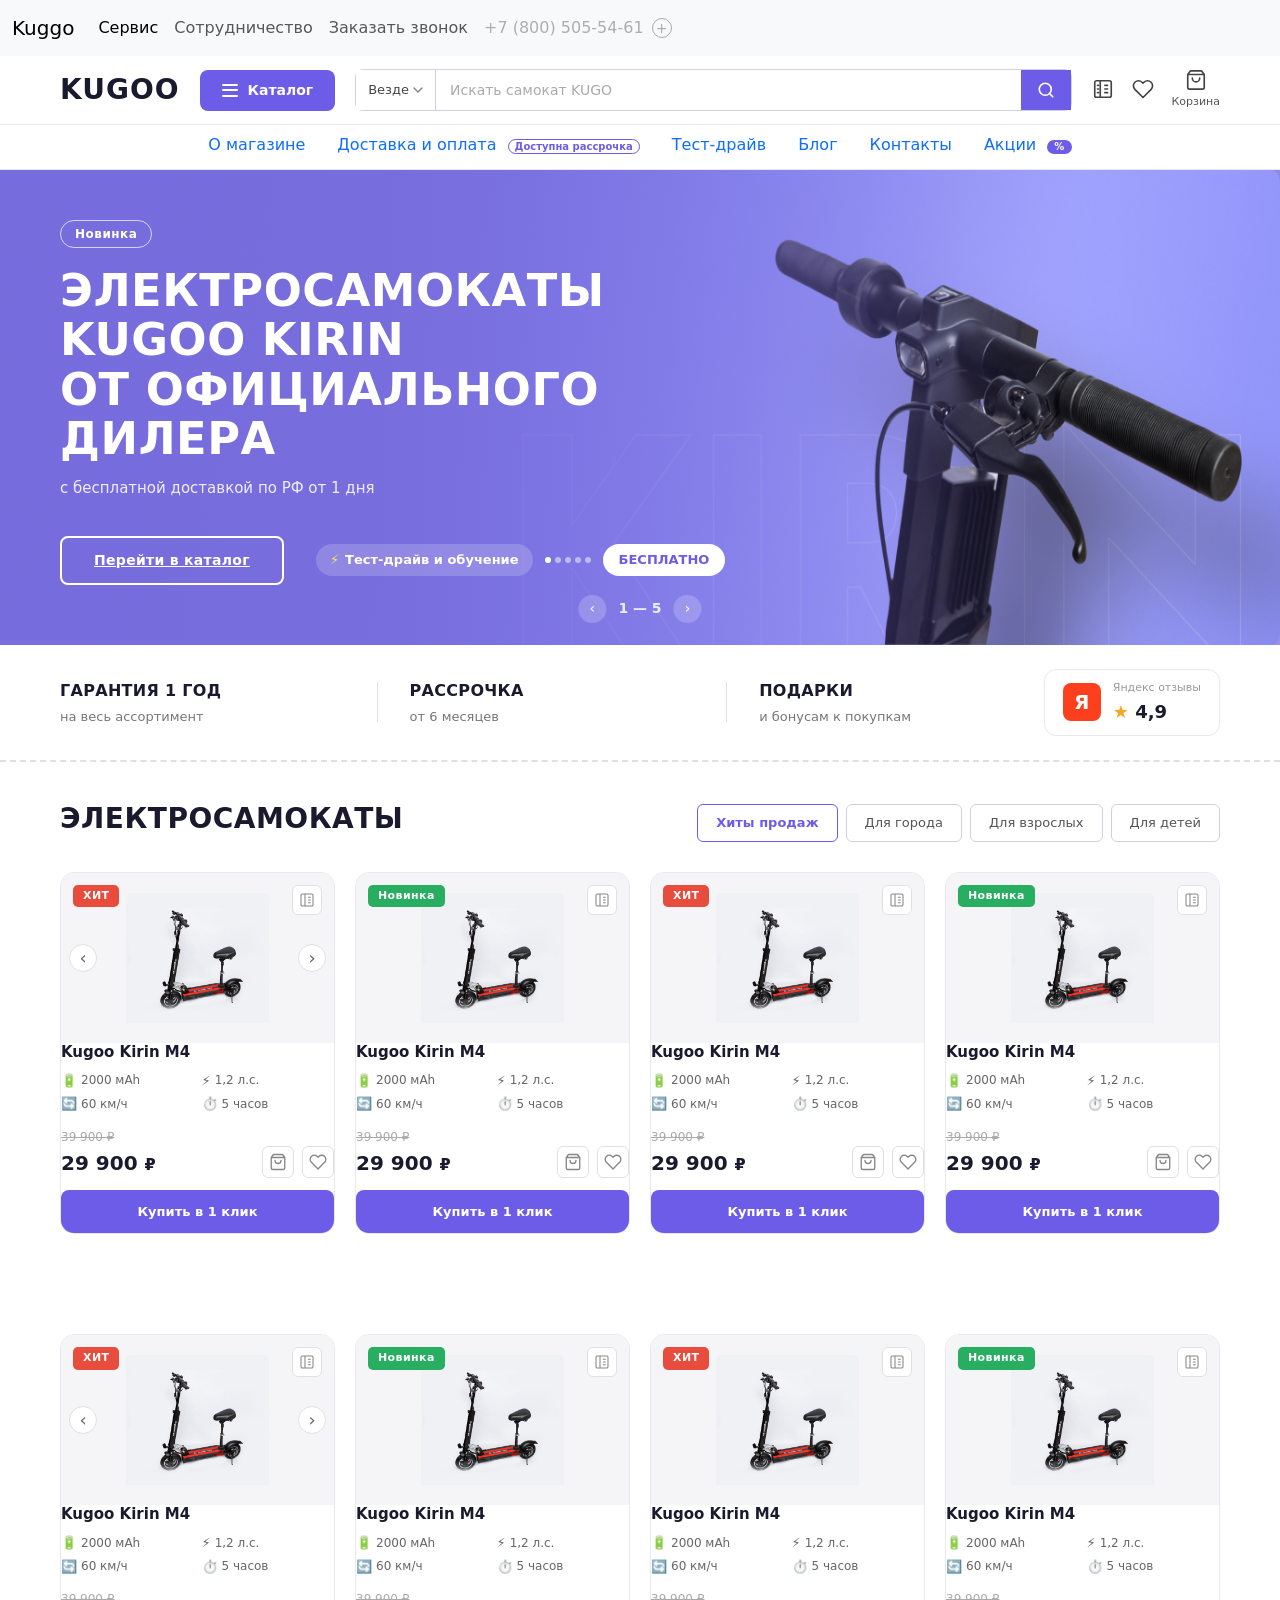
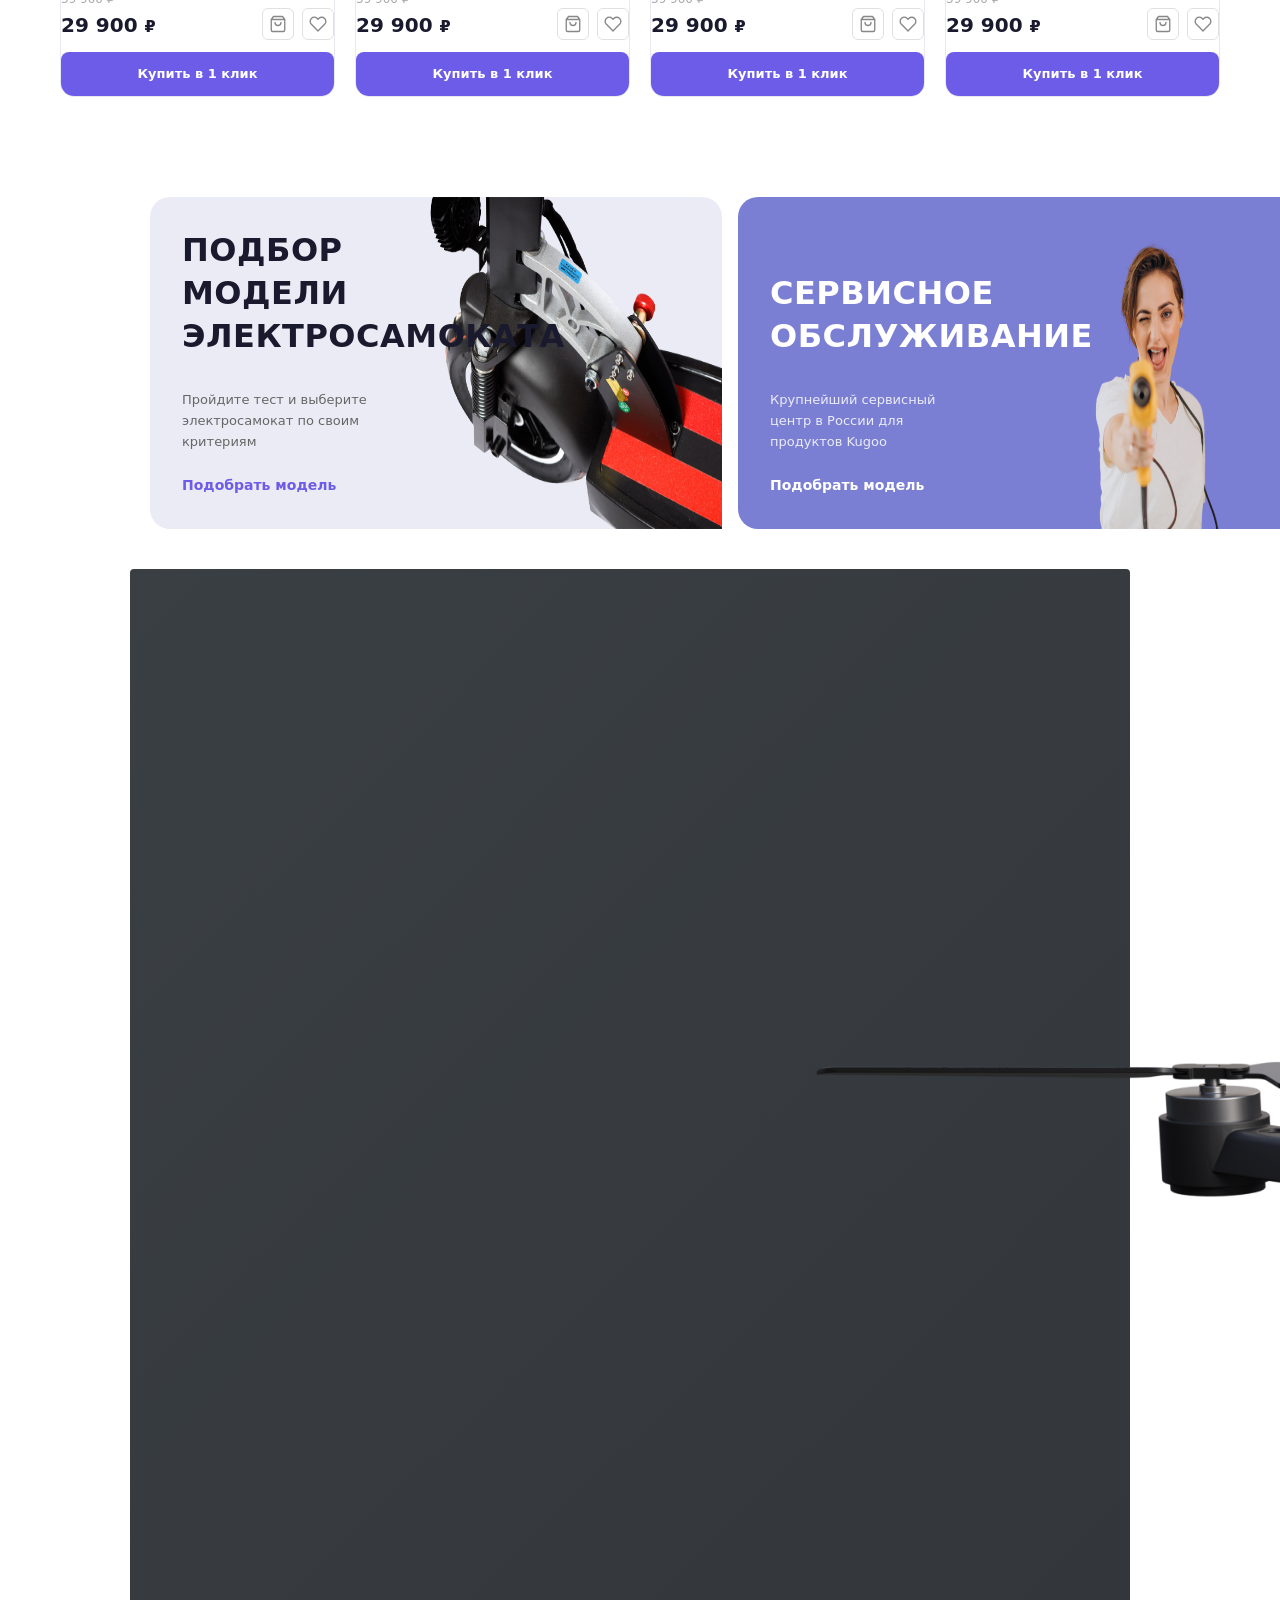
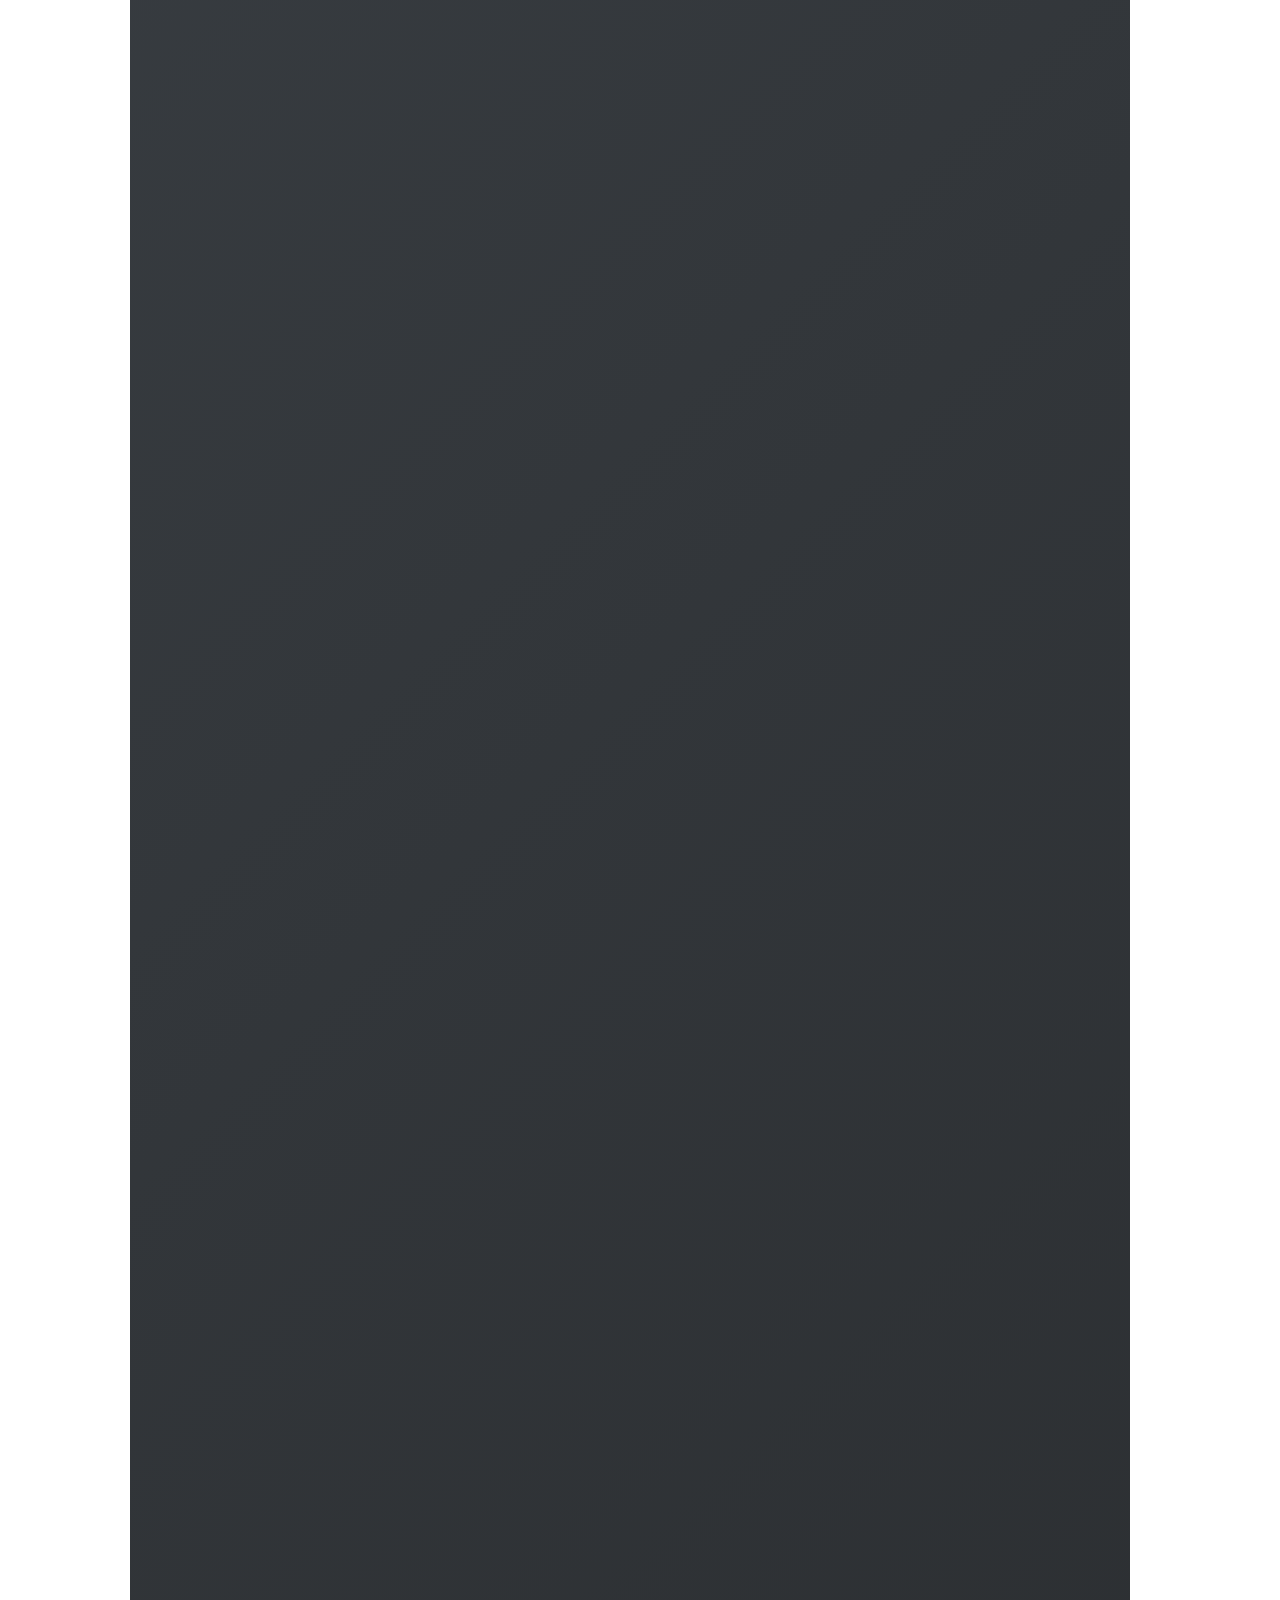
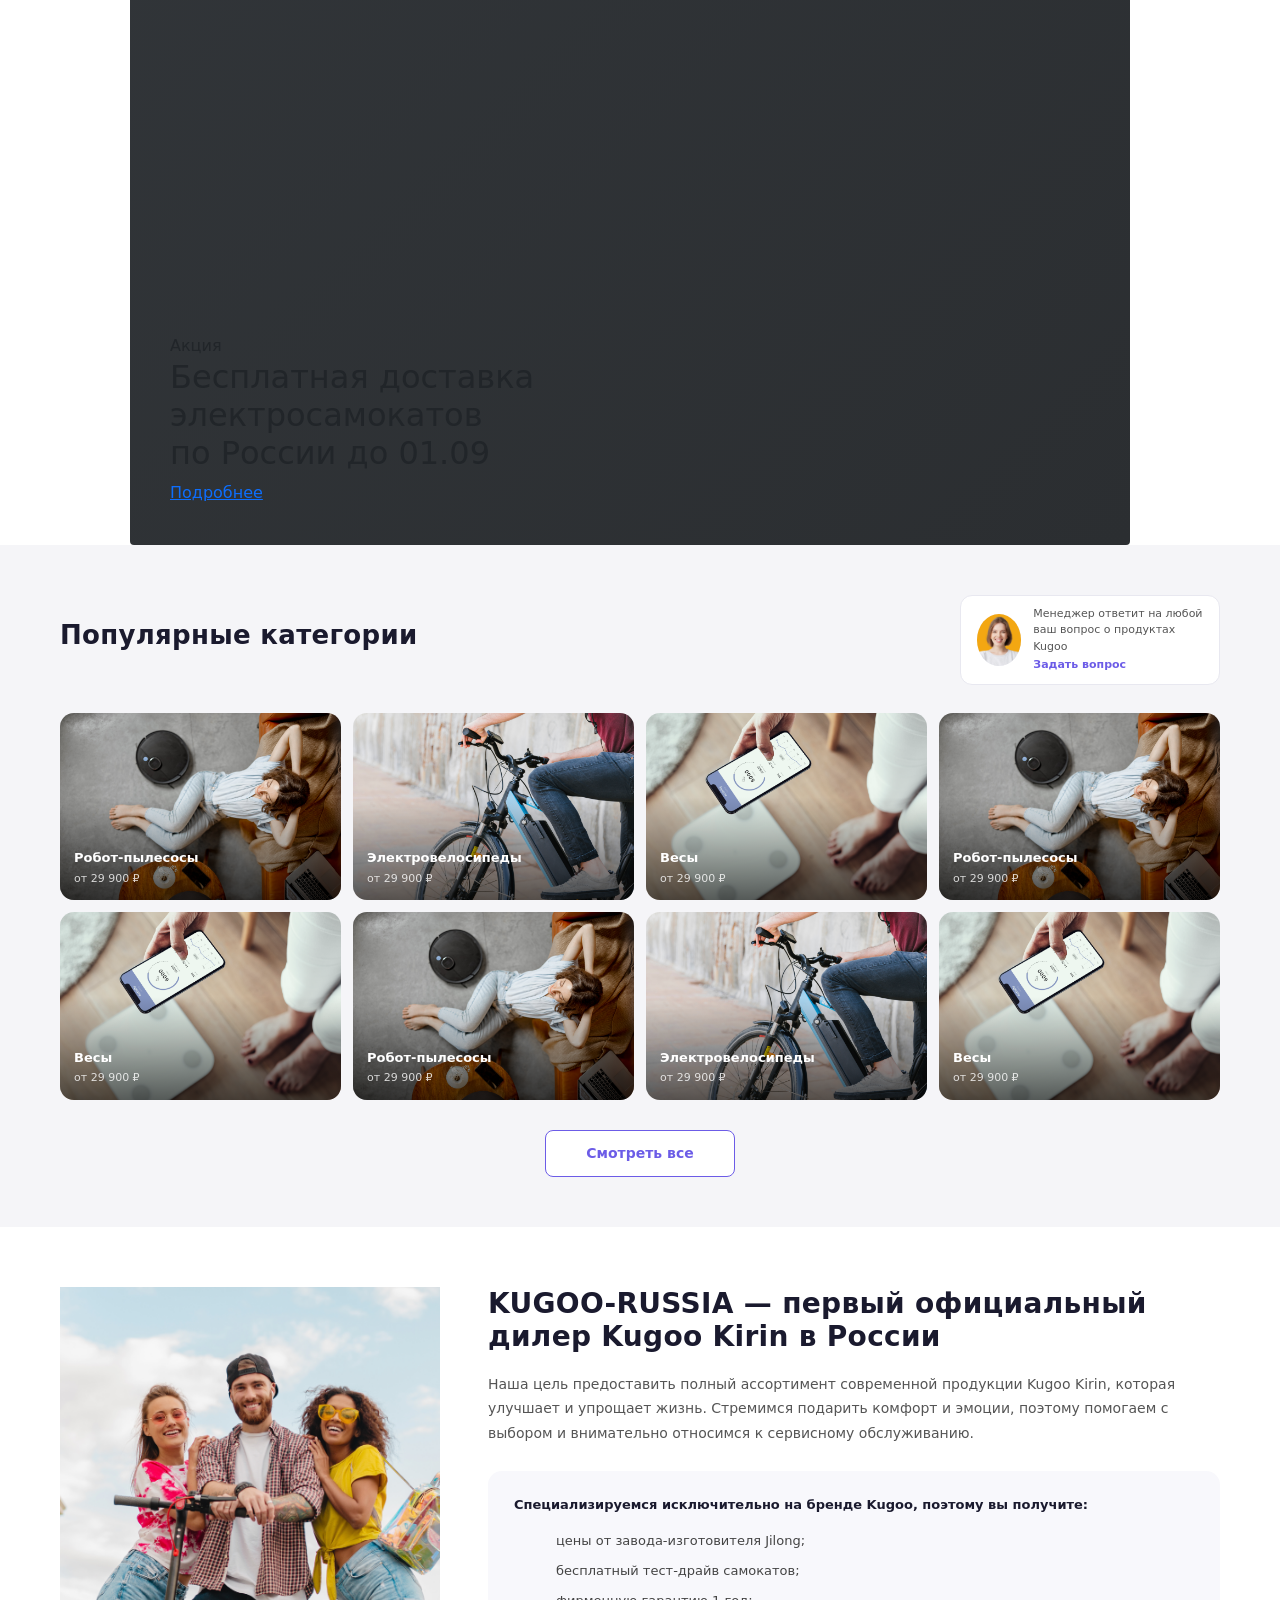
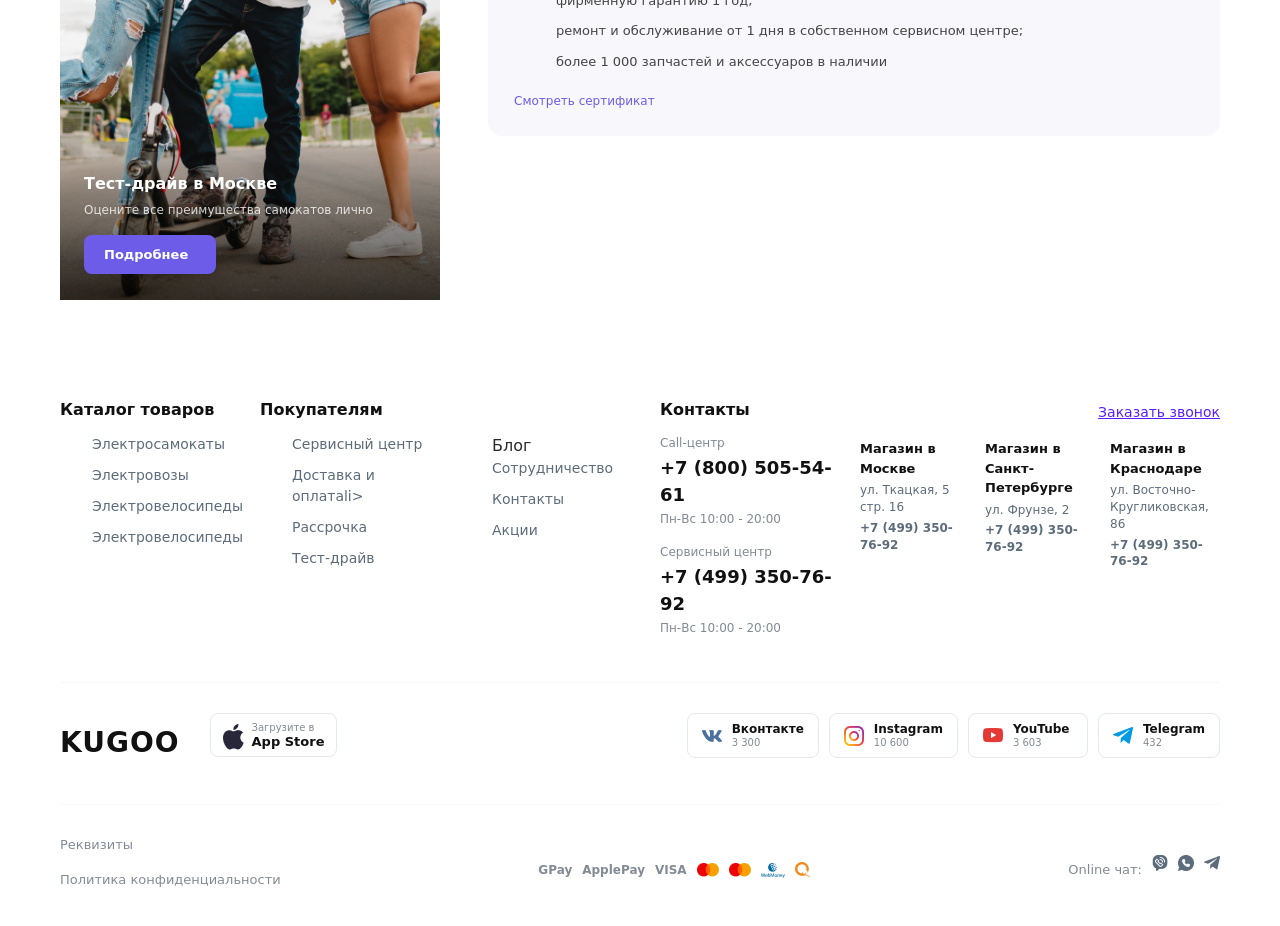
==== commit bbddf434: "Add files via upload" ====
--- a/index.html
+++ b/index.html
@@ -1,73 +1,810 @@
 <!DOCTYPE html>
 <html lang="ru">
 <head>
-  <meta charset="UTF-8">
-  <meta name="viewport" content="width=device-width, initial-scale=1.0">
-  <title>Обратный звонок — KUGOO</title>
- 
-  <link rel="stylesheet" href="style.css">
+<meta charset="UTF-8">
+<meta name="viewport" content="width=device-width, initial-scale=1.0">
+<title>KUGOO — Электросамокаты от официального дилера</title>
+<link rel="stylesheet" href="main.css">
+<link href="https://cdn.jsdelivr.net/npm/bootstrap@5.3.8/dist/css/bootstrap.min.css" rel="stylesheet" integrity="sha384-sRIl4kxILFvY47J16cr9ZwB07vP4J8+LH7qKQnuqkuIAvNWLzeN8tE5YBujZqJLB" crossorigin="anonymous">
 
 </head>
 <body>
-
-<div class="modal-overlay" id="overlay" onclick="handleOverlayClick(event)">
-  <div class="modal" id="modal">
-
-    <!-- Close button -->
-    <button class="close-btn" onclick="closeModal()" aria-label="Закрыть">
-      <i class="ti ti-x"></i>
+<nav class="navbar navbar-expand-lg bg-body-tertiary">
+  <div class="container-fluid">
+    <a class="navbar-brand" href="#">Kuggo</a>
+    <button class="navbar-toggler" type="button" data-bs-toggle="collapse" data-bs-target="#navbarNav" aria-controls="navbarNav" aria-expanded="false" aria-label="Toggle navigation">
+      <span class="navbar-toggler-icon"></span>
     </button>
-
-    <!-- Left: Form -->
-    <div class="modal-left" id="form-side">
-      <h2 class="modal-title">Менеджер позвонит<br>вам в течение 5 минут</h2>
-      <p class="modal-sub">ответит на все вопросы и проконсультирует<br>по продуктам Kugoo</p>
-
-      <div class="phone-input-wrap" id="input-wrap">
-        <span class="phone-prefix">+7</span>
-        <input
-          class="phone-input"
-          type="tel"
-          id="phone"
-          placeholder="(___) __ – __ – __"
-          maxlength="16"
-          autocomplete="tel"
-        >
-      </div>
-
-      <button class="call-btn" onclick="handleCall()">Позвоните мне</button>
-
-      <div class="consent">
-        <i class="ti ti-check"></i>
-        <span>
-          Нажимая на кнопку, вы соглашаетесь на обработку персональных данных
-          и <a href="#">политикой конфиденциальности</a>
-        </span>
-      </div>
-    </div>
-
-    <!-- Success state -->
-    <div class="success-msg" id="success-msg">
-      <div class="success-icon"><i class="ti ti-phone-call"></i></div>
-      <p class="success-title">Заявка принята!</p>
-      <p class="success-sub">Менеджер перезвонит вам<br>в течение 5 минут</p>
-    </div>
-
-    <!-- Right: Photo -->
-    <div class="modal-right">
- 
+    <div class="collapse navbar-collapse" id="navbarNav">
+      <ul class="navbar-nav">
+        <li class="nav-item">
+          <a class="nav-link active" aria-current="page" href="#">Сервис</a>
+        </li>
+        <li class="nav-item">
+          <a class="nav-link" href="#">Сотрудничество</a>
+        </li>
+        <li class="nav-item">
+          <a class="nav-link" href="css5/index.html">Заказать звонок</a>
+        </li>
+        <li class="nav-item">
+          <a class="nav-link disabled"  aria-disabled="true">  +7 (800) 505-54-61</a>
+            <a href="page3.html" class="plus-btn">+</a>
+
+          
+        </li>
+      </ul>
+    </div>
+  </div>
+ 
+</nav>
+
+<div class="header-inner">
+    <a href="#" class="logo">KUGOO</a>
+
+    <button class="catalog-btn">
+      <div class="bars">
+        <span></span><span></span><span></span>
+      </div>
       
-<img src="553162456fb7802bbd49b25e99d55d6915bf6bc8.png" alt="" >
-   
-
-    </div>
-
+      <a href="page4.html" class="btn-text">Каталог</a>
+    </button>
+
+    <div class="search-wrap">
+      <div class="search-region">
+        Везде
+        <svg viewBox="0 0 10 6"><path d="M1 1l4 4 4-4" stroke="#888" stroke-width="1.5" fill="none" stroke-linecap="round"/></svg>
+      </div>
+      <input class="search-input" type="text" placeholder="Искать самокат KUGO">
+      <button class="search-btn" aria-label="Поиск">
+        <svg viewBox="0 0 24 24"><path d="M21 21l-4.35-4.35M11 19a8 8 0 100-16 8 8 0 000 16z" stroke="#fff" stroke-width="2.2" fill="none" stroke-linecap="round"/></svg>
+      </button>
+    </div>
+
+    <div class="header-icons">
+      <!-- Compare -->
+      <a href="#" class="header-icon-btn">
+        <svg viewBox="0 0 24 24"><path d="M9 3H5a2 2 0 00-2 2v14a2 2 0 002 2h4M9 3h10a2 2 0 012 2v14a2 2 0 01-2 2H9M9 3v18M14 8h3M14 12h3M14 16h3M6 8h1M6 12h1M6 16h1" stroke="#444" stroke-width="1.8" fill="none" stroke-linecap="round"/></svg>
+        <span></span>
+      </a>
+      <!-- Wishlist -->
+      <a href="#" class="header-icon-btn">
+        <svg viewBox="0 0 24 24"><path d="M20.84 4.61a5.5 5.5 0 00-7.78 0L12 5.67l-1.06-1.06a5.5 5.5 0 00-7.78 7.78l1.06 1.06L12 21.23l7.78-7.78 1.06-1.06a5.5 5.5 0 000-7.78z" stroke="#444" stroke-width="1.8" fill="none" stroke-linejoin="round"/></svg>
+        <span></span>
+      </a>
+      <!-- Cart -->
+      <a href="page2.html" class="header-icon-btn">
+        <svg viewBox="0 0 24 24"><path d="M6 2L3 6v14a2 2 0 002 2h14a2 2 0 002-2V6l-3-4zM3 6h18M16 10a4 4 0 01-8 0" stroke="#444" stroke-width="1.8" fill="none" stroke-linecap="round" stroke-linejoin="round"/></svg>
+        <span>Корзина</span>
+      </a>
+    </div>
+  </div>
+
+<!-- NAV -->
+<nav class="nav">
+  <div class="nav-inner">
+    <a href="#" class="nav-link">О магазине</a>
+    <a href="#" class="nav-link">Доставка и оплата <span class="badge-outline">Доступна рассрочка</span></a>
+    <a href="#" class="nav-link">Тест-драйв</a>
+    <a href="#" class="nav-link">Блог</a>
+    <a href="#" class="nav-link">Контакты</a>
+    <a href="#" class="nav-link">Акции <span class="badge">%</span></a>
+  </div>
+</nav>
+
+<!-- HERO BANNER -->
+<section class="hero">
+  <img class="hero-bg-image" src="images/Mask Group (2).png" alt="KUGOO Kirin электросамокат" onerror="this.style.display='none'">
+  <div class="hero-overlay"></div>
+
+  <div class="hero-content">
+    <div class="hero-badge">Новинка</div>
+    <h1 class="hero-title">Электросамокаты KUGOO KIRIN<br>от официального дилера</h1>
+    <p class="hero-sub">с бесплатной доставкой по РФ от 1 дня</p>
+    <div class="hero-actions">
+      <a class="hero-btn" href="page4.html">Перейти в каталог</a>
+      <div class="hero-testdrive">
+        <div class="hero-testdrive-label">
+          <span class="zap">⚡</span> Тест-драйв и обучение
+        </div>
+        <div class="hero-testdrive-dots">
+          <span class="active"></span>
+          <span></span>
+          <span></span>
+          <span></span>
+          <span></span>
+        </div>
+        <div class="hero-free-badge">БЕСПЛАТНО</div>
+      </div>
+    </div>
+  </div>
+
+  <div class="hero-pagination">
+    <button>&#8249;</button>
+    <span>1 — 5</span>
+    <button>&#8250;</button>
+  </div>
+</section>
+
+
+<!-- BENEFITS BAR -->
+<section class="benefits-bar">
+  <div class="benefits-inner">
+    <div class="benefit-item">
+      <div class="benefit-title">ГАРАНТИЯ 1 ГОД</div>
+      <div class="benefit-sub">на весь ассортимент</div>
+    </div>
+    <div class="benefit-divider"></div>
+    <div class="benefit-item">
+      <div class="benefit-title">РАССРОЧКА</div>
+      <div class="benefit-sub">от 6 месяцев</div>
+    </div>
+    <div class="benefit-divider"></div>
+    <div class="benefit-item">
+      <div class="benefit-title">ПОДАРКИ</div>
+      <div class="benefit-sub">и бонусам к покупкам</div>
+    </div>
+    <div class="yandex-badge">
+      <div class="yandex-logo">Я</div>
+      <div class="yandex-info">
+        <div class="yandex-label">Яндекс отзывы</div>
+        <div class="yandex-rating"><span class="star">★</span> 4,9</div>
+      </div>
+    </div>
+  </div>
+</section>
+
+<!-- CATALOG SECTION -->
+<section class="catalog-section">
+  <div class="catalog-inner">
+    <div class="catalog-header">
+      <h2 class="catalog-title">ЭЛЕКТРОСАМОКАТЫ</h2>
+      <div class="catalog-filters">
+        <button class="filter-btn active">Хиты продаж</button>
+        <button class="filter-btn">Для города</button>
+        <button class="filter-btn">Для взрослых</button>
+        <button class="filter-btn">Для детей</button>
+      </div>
+    </div>
+
+    <div class="products-grid">
+
+      <!-- Card 1 -->
+      <div class="product-card">
+        <div class="card-img-wrap">
+          <span class="card-badge hit">ХИТ</span>
+          <button class="card-compare" title="Сравнить">
+            <svg viewBox="0 0 24 24"><path d="M9 3H5a2 2 0 00-2 2v14a2 2 0 002 2h4M9 3h10a2 2 0 012 2v14a2 2 0 01-2 2H9M9 3v18M14 8h3M14 12h3M14 16h3" stroke="currentColor" stroke-width="1.6" fill="none" stroke-linecap="round"/></svg>
+          </button>
+          <button class="card-arrow left">&#8249;</button>
+          <img src="images/Group 1867.png" alt="Kugoo Kirin M4" onerror="this.src='data:image/svg+xml,<svg xmlns=%22http://www.w3.org/2000/svg%22 width=%22200%22 height=%22160%22><rect width=%22200%22 height=%22160%22 fill=%22%23f0f0f0%22/><text x=%2250%25%22 y=%2250%25%22 text-anchor=%22middle%22 dy=%22.3em%22 fill=%22%23aaa%22 font-size=%2214%22>Фото</text></svg>'">
+          <button class="card-arrow right">&#8250;</button>
+        </div>
+        <div class="card-body">
+          <h3 class="card-name">Kugoo Kirin M4</h3>
+          <div class="card-specs">
+            <span class="spec"><span class="spec-icon">🔋</span> 2000 мАh</span>
+            <span class="spec"><span class="spec-icon">⚡</span> 1,2 л.с.</span>
+            <span class="spec"><span class="spec-icon">🔄</span> 60 км/ч</span>
+            <span class="spec"><span class="spec-icon">⏱</span> 5 часов</span>
+          </div>
+          <div class="card-price-row">
+            <div class="card-prices">
+              <div class="card-old-price">39 900 ₽</div>
+              <div class="card-price">29 900 <span>₽</span></div>
+            </div>
+            <div class="card-actions-small">
+              <button class="icon-btn"><svg viewBox="0 0 24 24" width="18" height="18"><path d="M6 2L3 6v14a2 2 0 002 2h14a2 2 0 002-2V6l-3-4zM3 6h18M16 10a4 4 0 01-8 0" stroke="#888" stroke-width="1.8" fill="none" stroke-linecap="round" stroke-linejoin="round"/></svg></button>
+              <button class="icon-btn"><svg viewBox="0 0 24 24" width="18" height="18"><path d="M20.84 4.61a5.5 5.5 0 00-7.78 0L12 5.67l-1.06-1.06a5.5 5.5 0 00-7.78 7.78l1.06 1.06L12 21.23l7.78-7.78 1.06-1.06a5.5 5.5 0 000-7.78z" stroke="#888" stroke-width="1.8" fill="none" stroke-linejoin="round"/></svg></button>
+            </div>
+          </div>
+          <button class="buy-btn">Купить в 1 клик</button>
+        </div>
+      </div>
+
+      <!-- Card 2 -->
+      <div class="product-card">
+        <div class="card-img-wrap">
+          <span class="card-badge new">Новинка</span>
+          <button class="card-compare" title="Сравнить">
+            <svg viewBox="0 0 24 24"><path d="M9 3H5a2 2 0 00-2 2v14a2 2 0 002 2h4M9 3h10a2 2 0 012 2v14a2 2 0 01-2 2H9M9 3v18M14 8h3M14 12h3M14 16h3" stroke="currentColor" stroke-width="1.6" fill="none" stroke-linecap="round"/></svg>
+          </button>
+          <img src="images/Group 1867.png " alt="Kugoo Kirin M4" onerror="this.src='data:image/svg+xml,<svg xmlns=%22http://www.w3.org/2000/svg%22 width=%22200%22 height=%22160%22><rect width=%22200%22 height=%22160%22 fill=%22%23f0f0f0%22/><text x=%2250%25%22 y=%2250%25%22 text-anchor=%22middle%2２ dy=%2２.3em%２ fill=%２%#aaa%２ font-size=%２14%２>Фото</text></svg>'">
+        </div>
+        <div class="card-body">
+          <h3 class="card-name">Kugoo Kirin M4</h3>
+          <div class="card-specs">
+            <span class="spec"><span class="spec-icon">🔋</span> 2000 мАh</span>
+            <span class="spec"><span class="spec-icon">⚡</span> 1,2 л.с.</span>
+            <span class="spec"><span class="spec-icon">🔄</span> 60 км/ч</span>
+            <span class="spec"><span class="spec-icon">⏱</span> 5 часов</span>
+          </div>
+          <div class="card-price-row">
+            <div class="card-prices">
+              <div class="card-old-price">39 900 ₽</div>
+              <div class="card-price">29 900 <span>₽</span></div>
+            </div>
+            <div class="card-actions-small">
+              <button class="icon-btn"><svg viewBox="0 0 24 24" width="18" height="18"><path d="M6 2L3 6v14a2 2 0 002 2h14a2 2 0 002-2V6l-3-4zM3 6h18M16 10a4 4 0 01-8 0" stroke="#888" stroke-width="1.8" fill="none" stroke-linecap="round" stroke-linejoin="round"/></svg></button>
+              <button class="icon-btn"><svg viewBox="0 0 24 24" width="18" height="18"><path d="M20.84 4.61a5.5 5.5 0 00-7.78 0L12 5.67l-1.06-1.06a5.5 5.5 0 00-7.78 7.78l1.06 1.06L12 21.23l7.78-7.78 1.06-1.06a5.5 5.5 0 000-7.78z" stroke="#888" stroke-width="1.8" fill="none" stroke-linejoin="round"/></svg></button>
+            </div>
+          </div>
+          <button class="buy-btn">Купить в 1 клик</button>
+        </div>
+      </div>
+
+      <!-- Card 3 -->
+      <div class="product-card">
+        <div class="card-img-wrap">
+          <span class="card-badge hit">ХИТ</span>
+          <button class="card-compare" title="Сравнить">
+            <svg viewBox="0 0 24 24"><path d="M9 3H5a2 2 0 00-2 2v14a2 2 0 002 2h4M9 3h10a2 2 0 012 2v14a2 2 0 01-2 2H9M9 3v18M14 8h3M14 12h3M14 16h3" stroke="currentColor" stroke-width="1.6" fill="none" stroke-linecap="round"/></svg>
+          </button>
+          <img src="images/Group 1867.png" alt="Kugoo Kirin M4" onerror="this.src='data:image/svg+xml,<svg xmlns=%22http://www.w3.org/2000/svg%22 width=%22200%22 height=%22160%22><rect width=%22200%22 height=%22160%22 fill=%22%23f0f0f0%22/><text x=%2250%25%22 y=%2250%25%22 text-anchor=%22middle%２ dy=%２.3em%２ fill=%２%#aaa%２ font-size=%２14%２>Фото</text></svg>'">
+        </div>
+        <div class="card-body">
+          <h3 class="card-name">Kugoo Kirin M4</h3>
+          <div class="card-specs">
+            <span class="spec"><span class="spec-icon">🔋</span> 2000 мАh</span>
+            <span class="spec"><span class="spec-icon">⚡</span> 1,2 л.с.</span>
+            <span class="spec"><span class="spec-icon">🔄</span> 60 км/ч</span>
+            <span class="spec"><span class="spec-icon">⏱</span> 5 часов</span>
+          </div>
+          <div class="card-price-row">
+            <div class="card-prices">
+              <div class="card-old-price">39 900 ₽</div>
+              <div class="card-price">29 900 <span>₽</span></div>
+            </div>
+            <div class="card-actions-small">
+              <button class="icon-btn"><svg viewBox="0 0 24 24" width="18" height="18"><path d="M6 2L3 6v14a2 2 0 002 2h14a2 2 0 002-2V6l-3-4zM3 6h18M16 10a4 4 0 01-8 0" stroke="#888" stroke-width="1.8" fill="none" stroke-linecap="round" stroke-linejoin="round"/></svg></button>
+              <button class="icon-btn"><svg viewBox="0 0 24 24" width="18" height="18"><path d="M20.84 4.61a5.5 5.5 0 00-7.78 0L12 5.67l-1.06-1.06a5.5 5.5 0 00-7.78 7.78l1.06 1.06L12 21.23l7.78-7.78 1.06-1.06a5.5 5.5 0 000-7.78z" stroke="#888" stroke-width="1.8" fill="none" stroke-linejoin="round"/></svg></button>
+            </div>
+          </div>
+          <button class="buy-btn">Купить в 1 клик</button>
+        </div>
+      </div>
+
+      <!-- Card 4 -->
+      <div class="product-card">
+        <div class="card-img-wrap">
+          <span class="card-badge new">Новинка</span>
+          <button class="card-compare" title="Сравнить">
+            <svg viewBox="0 0 24 24"><path d="M9 3H5a2 2 0 00-2 2v14a2 2 0 002 2h4M9 3h10a2 2 0 012 2v14a2 2 0 01-2 2H9M9 3v18M14 8h3M14 12h3M14 16h3" stroke="currentColor" stroke-width="1.6" fill="none" stroke-linecap="round"/></svg>
+          </button>
+          <img src="images/Group 1867.png" alt="Kugoo Kirin M4" onerror="this.src='data:image/svg+xml,<svg xmlns=%22http://www.w3.org/2000/svg%22 width=%22200%22 height=%22160%22><rect width=%22200%22 height=%22160%22 fill=%22%23f0f0f0%22/><text x=%2250%25%22 y=%2250%25%22 text-anchor=%22middle%2２ dy=%２.3em%２ fill=%２%#aaa%２ font-size=%２14%２>Фото</text></svg>'">
+        </div>
+        <div class="card-body">
+          <h3 class="card-name">Kugoo Kirin M4</h3>
+          <div class="card-specs">
+            <span class="spec"><span class="spec-icon">🔋</span> 2000 мАh</span>
+            <span class="spec"><span class="spec-icon">⚡</span> 1,2 л.с.</span>
+            <span class="spec"><span class="spec-icon">🔄</span> 60 км/ч</span>
+            <span class="spec"><span class="spec-icon">⏱</span> 5 часов</span>
+          </div>
+          <div class="card-price-row">
+            <div class="card-prices">
+              <div class="card-old-price">39 900 ₽</div>
+              <div class="card-price">29 900 <span>₽</span></div>
+            </div>
+            <div class="card-actions-small">
+              <button class="icon-btn"><svg viewBox="0 0 24 24" width="18" height="18"><path d="M6 2L3 6v14a2 2 0 002 2h14a2 2 0 002-2V6l-3-4zM3 6h18M16 10a4 4 0 01-8 0" stroke="#888" stroke-width="1.8" fill="none" stroke-linecap="round" stroke-linejoin="round"/></svg></button>
+              <button class="icon-btn"><svg viewBox="0 0 24 24" width="18" height="18"><path d="M20.84 4.61a5.5 5.5 0 00-7.78 0L12 5.67l-1.06-1.06a5.5 5.5 0 00-7.78 7.78l1.06 1.06L12 21.23l7.78-7.78 1.06-1.06a5.5 5.5 0 000-7.78z" stroke="#888" stroke-width="1.8" fill="none" stroke-linejoin="round"/></svg></button>
+            </div>
+          </div>
+          <button class="buy-btn">Купить в 1 клик</button>
+        </div>
+      </div>
+
+    </div>
+  </div>
+</section>
+
+<section class="catalog-section">
+  <div class="catalog-inner">
+
+
+    <div class="products-grid">
+
+      <!-- Card 1 -->
+      <div class="product-card">
+        <div class="card-img-wrap">
+          <span class="card-badge hit">ХИТ</span>
+          <button class="card-compare" title="Сравнить">
+            <svg viewBox="0 0 24 24"><path d="M9 3H5a2 2 0 00-2 2v14a2 2 0 002 2h4M9 3h10a2 2 0 012 2v14a2 2 0 01-2 2H9M9 3v18M14 8h3M14 12h3M14 16h3" stroke="currentColor" stroke-width="1.6" fill="none" stroke-linecap="round"/></svg>
+          </button>
+          <button class="card-arrow left">&#8249;</button>
+          <img src="images/Group 1867.png" alt="Kugoo Kirin M4" onerror="this.src='data:image/svg+xml,<svg xmlns=%22http://www.w3.org/2000/svg%22 width=%22200%22 height=%22160%22><rect width=%22200%22 height=%22160%22 fill=%22%23f0f0f0%22/><text x=%2250%25%22 y=%2250%25%22 text-anchor=%22middle%２ dy=%２.3em%２ fill=%２%#aaa%２ font-size=%２14%２>Фото</text></svg>'">
+          <button class="card-arrow right">&#8250;</button>
+        </div>
+        <div class="card-body">
+          <h3 class="card-name">Kugoo Kirin M4</h3>
+          <div class="card-specs">
+            <span class="spec"><span class="spec-icon">🔋</span> 2000 мАh</span>
+            <span class="spec"><span class="spec-icon">⚡</span> 1,2 л.с.</span>
+            <span class="spec"><span class="spec-icon">🔄</span> 60 км/ч</span>
+            <span class="spec"><span class="spec-icon">⏱</span> 5 часов</span>
+          </div>
+          <div class="card-price-row">
+            <div class="card-prices">
+              <div class="card-old-price">39 900 ₽</div>
+              <div class="card-price">29 900 <span>₽</span></div>
+            </div>
+            <div class="card-actions-small">
+              <button class="icon-btn"><svg viewBox="0 0 24 24" width="18" height="18"><path d="M6 2L3 6v14a2 2 0 002 2h14a2 2 0 002-2V6l-3-4zM3 6h18M16 10a4 4 0 01-8 0" stroke="#888" stroke-width="1.8" fill="none" stroke-linecap="round" stroke-linejoin="round"/></svg></button>
+              <button class="icon-btn"><svg viewBox="0 0 24 24" width="18" height="18"><path d="M20.84 4.61a5.5 5.5 0 00-7.78 0L12 5.67l-1.06-1.06a5.5 5.5 0 00-7.78 7.78l1.06 1.06L12 21.23l7.78-7.78 1.06-1.06a5.5 5.5 0 000-7.78z" stroke="#888" stroke-width="1.8" fill="none" stroke-linejoin="round"/></svg></button>
+            </div>
+          </div>
+          <button class="buy-btn">Купить в 1 клик</button>
+        </div>
+      </div>
+
+      <!-- Card 2 -->
+      <div class="product-card">
+        <div class="card-img-wrap">
+          <span class="card-badge new">Новинка</span>
+          <button class="card-compare" title="Сравнить">
+            <svg viewBox="0 0 24 24"><path d="M9 3H5a2 2 0 00-2 2v14a2 2 0 002 2h4M9 3h10a2 2 0 012 2v14a2 2 0 01-2 2H9M9 3v18M14 8h3M14 12h3M14 16h3" stroke="currentColor" stroke-width="1.6" fill="none" stroke-linecap="round"/></svg>
+          </button>
+          <img src="images/Group 1867.png" alt="Kugoo Kirin M4" onerror="this.src='data:image/svg+xml,<svg xmlns=%22http://www.w3.org/2000/svg%22 width=%22200%22 height=%22160%22><rect width=%22200%22 height=%22160%22 fill=%22%23f0f0f0%22/><text x=%2250%25%22 y=%2250%25%22 text-anchor=%22middle%２ dy=%２.3em%２ fill=%２%#aaa%２ font-size=%２14%２>Фото</text></svg>'">
+        </div>
+        <div class="card-body">
+          <h3 class="card-name">Kugoo Kirin M4</h3>
+          <div class="card-specs">
+            <span class="spec"><span class="spec-icon">🔋</span> 2000 мАh</span>
+            <span class="spec"><span class="spec-icon">⚡</span> 1,2 л.с.</span>
+            <span class="spec"><span class="spec-icon">🔄</span> 60 км/ч</span>
+            <span class="spec"><span class="spec-icon">⏱</span> 5 часов</span>
+          </div>
+          <div class="card-price-row">
+            <div class="card-prices">
+              <div class="card-old-price">39 900 ₽</div>
+              <div class="card-price">29 900 <span>₽</span></div>
+            </div>
+            <div class="card-actions-small">
+              <button class="icon-btn"><svg viewBox="0 0 24 24" width="18" height="18"><path d="M6 2L3 6v14a2 2 0 002 2h14a2 2 0 002-2V6l-3-4zM3 6h18M16 10a4 4 0 01-8 0" stroke="#888" stroke-width="1.8" fill="none" stroke-linecap="round" stroke-linejoin="round"/></svg></button>
+              <button class="icon-btn"><svg viewBox="0 0 24 24" width="18" height="18"><path d="M20.84 4.61a5.5 5.5 0 00-7.78 0L12 5.67l-1.06-1.06a5.5 5.5 0 00-7.78 7.78l1.06 1.06L12 21.23l7.78-7.78 1.06-1.06a5.5 5.5 0 000-7.78z" stroke="#888" stroke-width="1.8" fill="none" stroke-linejoin="round"/></svg></button>
+            </div>
+          </div>
+          <button class="buy-btn">Купить в 1 клик</button>
+        </div>
+      </div>
+
+      <!-- Card 3 -->
+      <div class="product-card">
+        <div class="card-img-wrap">
+          <span class="card-badge hit">ХИТ</span>
+          <button class="card-compare" title="Сравнить">
+            <svg viewBox="0 0 24 24"><path d="M9 3H5a2 2 0 00-2 2v14a2 2 0 002 2h4M9 3h10a2 2 0 012 2v14a2 2 0 01-2 2H9M9 3v18M14 8h3M14 12h3M14 16h3" stroke="currentColor" stroke-width="1.6" fill="none" stroke-linecap="round"/></svg>
+          </button>
+          <img src="images/Group 1867.png" alt="Kugoo Kirin M4" onerror="this.src='data:image/svg+xml,<svg xmlns=%22http://www.w3.org/2000/svg%22 width=%22200%22 height=%22160%22><rect width=%22200%22 height=%22160%22 fill=%22%23f0f0f0%22/><text x=%2250%25%22 y=%2250%25%22 text-anchor=%2２ middle%２ dy=%２.3em%２ fill=%２%#aaa%２ font-size=%２14%２>Фото</text></svg>'">
+        </div>
+        <div class="card-body">
+          <h3 class="card-name">Kugoo Kirin M4</h3>
+          <div class="card-specs">
+            <span class="spec"><span class="spec-icon">🔋</span> 2000 мАh</span>
+            <span class="spec"><span class="spec-icon">⚡</span> 1,2 л.с.</span>
+            <span class="spec"><span class="spec-icon">🔄</span> 60 км/ч</span>
+            <span class="spec"><span class="spec-icon">⏱</span> 5 часов</span>
+          </div>
+          <div class="card-price-row">
+            <div class="card-prices">
+              <div class="card-old-price">39 900 ₽</div>
+              <div class="card-price">29 900 <span>₽</span></div>
+            </div>
+            <div class="card-actions-small">
+              <button class="icon-btn"><svg viewBox="0 0 24 24" width="18" height="18"><path d="M6 2L3 6v14a2 2 0 002 2h14a2 2 0 002-2V6l-3-4zM3 6h18M16 10a4 4 0 01-8 0" stroke="#888" stroke-width="1.8" fill="none" stroke-linecap="round" stroke-linejoin="round"/></svg></button>
+              <button class="icon-btn"><svg viewBox="0 0 24 24" width="18" height="18"><path d="M20.84 4.61a5.5 5.5 0 00-7.78 0L12 5.67l-1.06-1.06a5.5 5.5 0 00-7.78 7.78l1.06 1.06L12 21.23l7.78-7.78 1.06-1.06a5.5 5.5 0 000-7.78z" stroke="#888" stroke-width="1.8" fill="none" stroke-linejoin="round"/></svg></button>
+            </div>
+          </div>
+          <button class="buy-btn">Купить в 1 клик</button>
+        </div>
+      </div>
+
+      <!-- Card 4 -->
+      <div class="product-card">
+        <div class="card-img-wrap">
+          <span class="card-badge new">Новинка</span>
+          <button class="card-compare" title="Сравнить">
+            <svg viewBox="0 0 24 24"><path d="M9 3H5a2 2 0 00-2 2v14a2 2 0 002 2h4M9 3h10a2 2 0 012 2v14a2 2 0 01-2 2H9M9 3v18M14 8h3M14 12h3M14 16h3" stroke="currentColor" stroke-width="1.6" fill="none" stroke-linecap="round"/></svg>
+          </button>
+          <img src="images/Group 1867.png" alt="Kugoo Kirin M4" onerror="this.src='data:image/svg+xml,<svg xmlns=%22http://www.w3.org/2000/svg%22 width=%22200%22 height=%22160%22><rect width=%22200%22 height=%22160%22 fill=%22%23f0f0f0%22/><text x=%2250%25%22 y=%2250%25%22 text-anchor=%2２ middle%２ dy=%２.3em%２ fill=%２%#aaa%２ font-size=%２14%２>Фото</text></svg>'">
+        </div>
+        <div class="card-body">
+          <h3 class="card-name">Kugoo Kirin M4</h3>
+          <div class="card-specs">
+            <span class="spec"><span class="spec-icon">🔋</span> 2000 мАh</span>
+            <span class="spec"><span class="spec-icon">⚡</span> 1,2 л.с.</span>
+            <span class="spec"><span class="spec-icon">🔄</span> 60 км/ч</span>
+            <span class="spec"><span class="spec-icon">⏱</span> 5 часов</span>
+          </div>
+          <div class="card-price-row">
+            <div class="card-prices">
+              <div class="card-old-price">39 900 ₽</div>
+              <div class="card-price">29 900 <span>₽</span></div>
+            </div>
+            <div class="card-actions-small">
+              <button class="icon-btn"><svg viewBox="0 0 24 24" width="18" height="18"><path d="M6 2L3 6v14a2 2 0 002 2h14a2 2 0 002-2V6l-3-4zM3 6h18M16 10a4 4 0 01-8 0" stroke="#888" stroke-width="1.8" fill="none" stroke-linecap="round" stroke-linejoin="round"/></svg></button>
+              <button class="icon-btn"><svg viewBox="0 0 24 24" width="18" height="18"><path d="M20.84 4.61a5.5 5.5 0 00-7.78 0L12 5.67l-1.06-1.06a5.5 5.5 0 00-7.78 7.78l1.06 1.06L12 21.23l7.78-7.78 1.06-1.06a5.5 5.5 0 000-7.78z" stroke="#888" stroke-width="1.8" fill="none" stroke-linejoin="round"/></svg></button>
+            </div>
+          </div>
+          <button class="buy-btn">Купить в 1 клик</button>
+        </div>
+      </div>
+
+    </div>
+  </div>
+</section>
+
+<div class="banners-wrap">
+  <div class="banners">
+ 
+    <!-- Left banner -->
+    <div class="banner banner-left">
+      <div class="banner-overlay"></div>
+ 
+      <div class="banner-img-area">
+
+          <img src="images/1bf520b991214a8b77ac8662da2bb4f79a5d1c20.png" alt="Электросамокат">
+       
+        <div class="img-placeholder">
+          <i class="ti ti-bike"></i>
+        </div>
+      </div>
+ 
+      <div class="banner-content">
+        <h2 class="banner-title">Подбор модели электросамоката</h2>
+        <p class="banner-sub">Пройдите тест и выберите электросамокат по своим критериям</p>
+        <a href="#" class="banner-link">
+          Подобрать модель <i class="ti ti-arrow-right"></i>
+        </a>
+      </div>
+    </div>
+ 
+    <!-- Right banner -->
+    <div class="banner banner-right">
+      <div class="banner-overlay"></div>
+ 
+      <div class="banner-img-area">
+     
+          <img src="images/78d1ae73ed341fe45fb5fceb9afecce6917d711d.png" alt="Сервисный специалист">
+     
+        <div class="img-placeholder">
+          <i class="ti ti-tool"></i>
+        </div>
+      </div>
+ 
+      <div class="banner-content">
+        <h2 class="banner-title">Сервисное обслуживание</h2>
+        <p class="banner-sub">Крупнейший сервисный центр в России для продуктов Kugoo</p>
+        <a href="#" class="banner-link">
+          Подобрать модель <i class="ti ti-arrow-right"></i>
+        </a>
+      </div>
+    </div>
+ 
   </div>
 </div>
 
-
-
-
-
+<div class="promo-banner">
+ 
+  <!-- Left: image -->
+  <div class="promo-img">
+
+      <img src="images/31d80802b0ee572c64871c6a2166fb0d8d027f9b.png" alt="KUGOO доставка дроном">
+
+
+ 
+  <!-- Right: content -->
+  <div class="promo-content">
+    <span class="promo-badge">Акция</span>
+    <h2 class="promo-title">
+      Бесплатная доставка<br>
+      электросамокатов<br>
+      по России до 01.09
+    </h2>
+    <a href="#" class="promo-btn">Подробнее</a>
+  </div>
+ 
+</div>
+</div>
+<section class="section">
+  <div class="section-inner">
+ 
+    <div class="section-top">
+      <h2 class="section-title">Популярные категории</h2>
+      <div class="manager-tip">
+        <div class="manager-tip-img">
+
+            <img src="images/Mask Group (3).png" alt="Менеджер">
+          
+          <i class="ti ti-user"></i>
+        </div>
+        <div class="manager-tip-text">
+          Менеджер ответит на любой ваш вопрос о продуктах Kugoo
+          <a href="#">Задать вопрос</a>
+        </div>
+      </div>
+    </div>
+ 
+    <div class="cat-grid">
+ 
+      <!-- Card 1 -->
+      <div class="cat-card">
+
+          <img src="images/7ae728f816b18edd74774361a37919d4bce1cb18.jpg" alt="Робот-пылесосы">
+        
+        <div class="cat-placeholder"><i class="ti ti-robot"></i></div>
+        <div class="cat-overlay"></div>
+        <div class="cat-info">
+          <div class="cat-name">Робот-пылесосы</div>
+          <div class="cat-price">от 29 900 ₽</div>
+        </div>
+      </div>
+ 
+      <!-- Card 2 -->
+      <div class="cat-card">
+        <img src="images/0ea60d6020d092677ce72130791a7e80b70c458d.jpg" alt="Робот-пылесосы">
+        <div class="cat-placeholder"><i class="ti ti-bike"></i></div>
+        <div class="cat-overlay"></div>
+        <div class="cat-info">
+          <div class="cat-name">Электровелосипеды</div>
+          <div class="cat-price">от 29 900 ₽</div>
+        </div>
+      </div>
+ 
+      <!-- Card 3 -->
+      <div class="cat-card">
+        <img src="images/b903f6f1d5aa105cfc35779c1627565ab4338fe5.jpg" alt="Робот-пылесосы">
+        <div class="cat-placeholder"><i class="ti ti-scale"></i></div>
+        <div class="cat-overlay"></div>
+        <div class="cat-info">
+          <div class="cat-name">Весы</div>
+          <div class="cat-price">от 29 900 ₽</div>
+        </div>
+      </div>
+ 
+      <!-- Card 4 -->
+      <div class="cat-card">
+        <img src="images/7ae728f816b18edd74774361a37919d4bce1cb18.jpg" alt="Робот-пылесосы">
+        <div class="cat-placeholder"><i class="ti ti-robot"></i></div>
+        <div class="cat-overlay"></div>
+        <div class="cat-info">
+          <div class="cat-name">Робот-пылесосы</div>
+          <div class="cat-price">от 29 900 ₽</div>
+        </div>
+      </div>
+ 
+      <!-- Card 5 -->
+      <div class="cat-card">
+        <img src="images/b903f6f1d5aa105cfc35779c1627565ab4338fe5.jpg" alt="Робот-пылесосы">
+        <div class="cat-placeholder"><i class="ti ti-scale"></i></div>
+        <div class="cat-overlay"></div>
+        <div class="cat-info">
+          <div class="cat-name">Весы</div>
+          <div class="cat-price">от 29 900 ₽</div>
+        </div>
+      </div>
+ 
+      <!-- Card 6 -->
+      <div class="cat-card">
+        <img src="images/7ae728f816b18edd74774361a37919d4bce1cb18.jpg" alt="Робот-пылесосы">
+        <div class="cat-placeholder"><i class="ti ti-robot"></i></div>
+        <div class="cat-overlay"></div>
+        <div class="cat-info">
+          <div class="cat-name">Робот-пылесосы</div>
+          <div class="cat-price">от 29 900 ₽</div>
+        </div>
+      </div>
+ 
+      <!-- Card 7 -->
+      <div class="cat-card">
+         <img src="images/0ea60d6020d092677ce72130791a7e80b70c458d.jpg" alt="Робот-пылесосы">
+        <div class="cat-placeholder"><i class="ti ti-bike"></i></div>
+        <div class="cat-overlay"></div>
+        <div class="cat-info">
+          <div class="cat-name">Электровелосипеды</div>
+          <div class="cat-price">от 29 900 ₽</div>
+        </div>
+      </div>
+ 
+      <!-- Card 8 -->
+      <div class="cat-card">
+        <img src="images/b903f6f1d5aa105cfc35779c1627565ab4338fe5.jpg" alt="Робот-пылесосы">
+        <div class="cat-placeholder"><i class="ti ti-scale"></i></div>
+        <div class="cat-overlay"></div>
+        <div class="cat-info">
+          <div class="cat-name">Весы</div>
+          <div class="cat-price">от 29 900 ₽</div>
+        </div>
+      </div>
+ 
+    </div>
+ 
+    <div class="see-all-wrap">
+      <button class="see-all-btn">Смотреть все</button>
+    </div>
+ 
+  </div>
+</section>
+ 
+
+<section class="about-section">
+  <div class="about-inner">
+ 
+
+    <div class="about-left">
+      
+        <img src="images/67ff5616e61f69ecbbb44664c273355ccf77b015.jpg" alt="Команда KUGOO">
+      
+      <div class="about-left-placeholder">
+        <i class="ti ti-users"></i>
+      </div>
+      <div class="about-badge">
+        <div class="about-badge-title">Тест-драйв в Москве</div>
+        <div class="about-badge-sub">Оцените все преимущества самокатов лично</div>
+        <a href="#" class="about-badge-btn">
+          Подробнее <i class="ti ti-arrow-right"></i>
+        </a>
+      </div>
+    </div>
+ 
+
+    <div class="about-right">
+      <h2 class="about-title">KUGOO-RUSSIA — первый официальный дилер Kugoo Kirin в России</h2>
+      <p class="about-desc">
+        Наша цель предоставить полный ассортимент современной продукции Kugoo Kirin, которая улучшает и упрощает жизнь. Стремимся подарить комфорт и эмоции, поэтому помогаем с выбором и внимательно относимся к сервисному обслуживанию.
+      </p>
+      <div class="about-box">
+        <div class="about-box-title">Специализируемся исключительно на бренде Kugoo, поэтому вы получите:</div>
+        <ul class="about-list">
+          <li><i class="ti ti-diamond"></i> цены от завода-изготовителя Jilong;</li>
+          <li><i class="ti ti-diamond"></i> бесплатный тест-драйв самокатов;</li>
+          <li><i class="ti ti-diamond"></i> фирменную гарантию 1 год;</li>
+          <li><i class="ti ti-diamond"></i> ремонт и обслуживание от 1 дня в собственном сервисном центре;</li>
+          <li><i class="ti ti-diamond"></i> более 1 000 запчастей и аксессуаров в наличии</li>
+        </ul>
+        <div class="about-cert"><a href="#">Смотреть сертификат</a></div>
+      </div>
+    </div>
+ 
+  </div>
+</section>
+
+<footer class="kugoo-footer">
+
+    <div class="footer-top">
+        <div class="footer-column">
+            <h3>Каталог товаров</h3>
+            <ul>
+                <li>Электросамокаты</li>
+                <li>Электровозы</li>
+                <li>Электровелосипеды</li>
+                <li>Электровелосипеды</li>
+            </ul>
+        </div>
+
+        <div class="footer-column">
+            <h3>Покупателям</h3>
+            <ul>
+                <li>Сервисный центр</li>
+                <li>Доставка и оплатаli>
+                <li>Рассрочка</li>
+                <li>Тест-драйв</li>
+            </ul>
+        </div>
+
+        <div class="footer-column">
+            <h3 class="hidden-title">&nbsp;</h3>
+            <ul>
+                <li></li>Блог</li>
+                <li>Сотрудничество</li>
+                <li>Контакты</li>
+                <li>Акции</li>
+            </ul>
+        </div>
+
+        <div class="footer-column contacts-column">
+            <h3>Контакты</h3>
+            <div class="contact-block">
+                <span class="contact-label">Call-центр</span>
+                <p class="phone-link">+7 (800) 505-54-61</p>
+                <span class="work-hours">Пн-Вс 10:00 - 20:00</span>
+            </div>
+            <div class="contact-block">
+                <span class="contact-label">Сервисный центр</span>
+                 <p class="phone-link">+7 (499) 350-76-92</p>
+                <span class="work-hours">Пн-Вс 10:00 - 20:00</span>
+            </div>
+        </div>
+
+        <div class="footer-column addresses-column">
+            <div class="callback-container">
+                <a href="css5/index.html" class="callback-link">Заказать звонок</a>
+            </div>
+            <div class="address-grid">
+                <div class="address-block">
+                    <span class="city-title">Магазин в Москве</span>
+                    <p>ул. Ткацкая, 5 стр. 16</p>
+                     <p class="phone-link">+7 (499) 350-76-92</p>
+                </div>
+                <div class="address-block">
+                    <span class="city-title">Магазин в Санкт-Петербурге</span>
+                    <p>ул. Фрунзе, 2</p>
+                     <p class="phone-link">+7 (499) 350-76-92</p>
+                </div>
+                <div class="address-block">
+                    <span class="city-title">Магазин в Краснодаре</span>
+                    <p>ул. Восточно-Кругликовская, 86</p>
+                     <p class="phone-link">+7 (499) 350-76-92</p>
+                </div>
+            </div>
+        </div>
+    </div>
+
+    <hr class="footer-divider">
+
+
+    <div class="footer-middle">
+        <div class="brand-section">
+            <span class="brand-logo">KUGOO</span>
+            <div class="app-buttons">
+
+                <p class="app-btn app-store">
+                    <span class="app-icon"><img src="images/_Group_.png" alt=""></span>
+                    <span class="app-text">Загрузите в<br><strong>App Store</strong></span>
+                </p>
+            </div>
+        </div>
+
+        <div class="social-section">
+            <p class="social-card">
+                <span class="social-icon vk"><img src="images/012-vk 1.png" alt=""></span>
+                <span class="social-info"><strong>Вконтакте</strong><small>3 300</small></span>
+            </p>
+            <p class="social-card">
+                <span class="social-icon instagram"><img src="images/013-instagram 1.png" alt=""></span>
+                <span class="social-info"><strong>Instagram</strong><small>10 600</small></span>
+            </p>
+            <p class="social-card">
+                <span class="social-icon youtube"><img src="images/Vector (9).png" alt=""></span>
+                <span class="social-info"><strong>YouTube</strong><small>3 603</small></span>
+            </p>
+            <p class="social-card">
+                <span class="social-icon telegram"><img src="images/Vector (10).png" alt=""></span>
+                <span class="social-info"><strong>Telegram</strong><small>432</small></span>
+            </p>
+        </div>
+    </div>
+
+    <hr class="footer-divider">
+
+
+    <div class="footer-bottom">
+        <div class="legal-links">
+            <p>Реквизиты</p>
+            <p>Политика конфиденциальности</p>
+        </div>
+
+        <div class="payment-methods">
+            <span class="pay-icon gpay">GPay</span>
+            <span class="pay-icon applepay">ApplePay</span>
+            <span class="pay-icon visa">VISA</span>
+            <img src="images/Mastercard.png" alt="MasterCard" >
+              <img src="images/Mastercard.png" alt="MasterCard" >
+              <img src="images/Webmoney.png" alt="MasterCard" >
+              <img src="images/Qiwi.png" alt="MasterCard" >
+          </div>
+
+
+        <div class="online-chat">
+            <span>Online чат:</span>
+            <p class="chat-icon"><img src="images/viber 1.png" alt=""></p>
+            <p class="chat-icon"><img src="images/003-whatsapp 1.png" alt=""></p>
+            <p class="chat-icon"><img src="images/Vector (11).png" alt=""></p>
+        </div>
+    </div>
+</footer>
+
+
+<script src="https://cdn.jsdelivr.net/npm/bootstrap@5.3.8/dist/js/bootstrap.bundle.min.js" integrity="sha384-FKyoEForCGlyvwx9Hj09JcYn3nv7wiPVlz7YYwJrWVcXK/BmnVDxM+D2scQbITxI" crossorigin="anonymous"></script>
 </body>
 </html>
--- a/main.css
+++ b/main.css
@@ -0,0 +1,1610 @@
+  *, *::before, *::after { box-sizing: border-box; margin: 0; padding: 0; }
+
+  :root {
+    --purple: #6c5ce7;
+    --purple-light: #a29bfe;
+    --purple-btn: #6c5ce7;
+    --blue-hero: #7b7fd4;
+    --text-dark: #1a1a2e;
+    --text-gray: #666;
+    --accent: #6c5ce7;
+    --white: #fff;
+    --border: #e8e8f0;
+  }
+
+  body {
+ font-family:  sans-serif;
+    color: var(--text-dark);
+    background: #fff;
+    min-width: 320px;
+  }
+
+  /* ── TOP BAR ── */
+  .topbar {
+    background: #fff;
+    border-bottom: 1px solid var(--border);
+    padding: 8px 0;
+  }
+  .topbar-inner {
+    max-width: 1200px;
+    margin: 0 auto;
+    padding: 0 20px;
+    display: flex;
+    align-items: center;
+    justify-content: space-between;
+    gap: 16px;
+    font-size: 13px;
+    color: #444;
+  }
+  .topbar-left { display: flex; gap: 24px; align-items: center; }
+  .topbar-left a { color: #444; text-decoration: none; }
+  .topbar-icons { display: flex; gap: 10px; align-items: center; }
+  .topbar-icons svg { width: 20px; height: 20px; fill: #555; cursor: pointer; }
+  .topbar-phone {
+    font-weight: 700;
+    font-size: 15px;
+    color: var(--text-dark);
+    display: flex;
+    align-items: center;
+    gap: 6px;
+  }
+  .nav-item{
+    display: flex;
+    align-items: center;
+  }
+ .plus-btn {
+  text-decoration: none;
+    width: 20px; height: 20px;
+    border: 1.5px solid #aaa;
+    border-radius: 50%;
+    display: inline-flex;
+    align-items: center;
+    justify-content: center;
+    font-size: 14px;
+    color: #aaa;
+    cursor: pointer;
+  }
+.btn-text{
+  text-decoration: none;
+  color: #fff;
+}
+  /* ── HEADER ── */
+  .header {
+    background: #fff;
+    box-shadow: 0 2px 12px rgba(0,0,0,0.06);
+    position: sticky;
+    top: 0;
+    z-index: 100;
+  }
+  .header-inner {
+    max-width: 1200px;
+    margin: 0 auto;
+    padding: 0 20px;
+    display: flex;
+    align-items: center;
+    gap: 20px;
+    height: 68px;
+  }
+  .logo {
+    font-size: 28px;
+    font-weight: 900;
+    letter-spacing: 1px;
+    color: var(--text-dark);
+    text-decoration: none;
+    flex-shrink: 0;
+  }
+
+  /* Catalog button */
+  .catalog-btn {
+    display: flex;
+    align-items: center;
+    gap: 10px;
+    background: var(--purple-btn);
+    color: #fff;
+    border: none;
+    border-radius: 8px;
+    padding: 10px 22px;
+    font-size: 14px;
+    font-weight: 600;
+    cursor: pointer;
+    flex-shrink: 0;
+   
+  }
+
+  .catalog-btn .bars { display: flex; flex-direction: column; gap: 3.5px; }
+  .catalog-btn .bars span {
+    display: block;
+    width: 16px; height: 2px;
+    background: #fff;
+    border-radius: 2px;
+  }
+
+  /* Search */
+  .search-wrap {
+    flex: 1;
+    display: flex;
+    border: 1.5px solid #d0d0e0;
+    border-radius: 8px;
+    
+    height: 42px;
+  }
+  .search-region {
+    display: flex;
+    align-items: center;
+    padding: 0 12px;
+    gap: 4px;
+    font-size: 13px;
+    border-right: 1.5px solid #d0d0e0;
+    color: #444;
+    cursor: pointer;
+    white-space: nowrap;
+    background: #fff;
+  }
+  .search-region svg { width: 10px; height: 10px; fill: #888; }
+  .search-input {
+    flex: 1;
+    border: none;
+    outline: none;
+    padding: 0 14px;
+    font-size: 14px;
+    color: #333;
+    background: #fff;
+  }
+  .search-input::placeholder { color: #aaa; }
+  .search-btn {
+    background: var(--purple-btn);
+    border: none;
+    padding: 0 16px;
+    cursor: pointer;
+    display: flex;
+    align-items: center;
+    justify-content: center;
+  }
+  .search-btn svg { width: 18px; height: 18px; fill: #fff; }
+
+  /* Header icons */
+  .header-icons {
+    display: flex;
+    align-items: center;
+    gap: 18px;
+    
+  }
+  .header-icon-btn {
+    display: flex;
+    flex-direction: column;
+    align-items: center;
+    gap: 3px;
+    cursor: pointer;
+    text-decoration: none;
+    color: #333;
+  }
+  .header-icon-btn svg { width: 22px; height: 22px; fill: #444; }
+  .header-icon-btn span { font-size: 11px; color: #555; }
+
+
+  /* ── NAV ── */
+  .nav {
+    background: #fff;
+    border-top: 1px solid var(--border);
+    border-bottom: 1px solid var(--border);
+  }
+  .nav-inner {
+    max-width: 1200px;
+    margin: 0 auto;
+    padding: 0 20px;
+    display: flex;
+    align-items: center;
+    gap: 0;
+    height: 44px;
+    
+  }
+  .nav-inner::-webkit-scrollbar { display: none; }
+  .nav-link {
+    padding: 0 18px;
+    height: 100%;
+    display: flex;
+    align-items: center;
+    font-size: 13.5px;
+    font-weight: 500;
+    color: #333;
+    text-decoration: none;
+    white-space: nowrap;
+    border-bottom: 2px solid transparent;
+    transition: color .2s, border-color .2s;
+  }
+ 
+  .nav-link .badge {
+    margin-left: 6px;
+    background: var(--purple-btn);
+    color: #fff;
+    font-size: 10px;
+    padding: 2px 7px;
+    border-radius: 10px;
+    font-weight: 600;
+    letter-spacing: .3px;
+  }
+  .nav-link .badge-outline {
+    margin-left: 6px;
+    border: 1.5px solid var(--purple-btn);
+    color: var(--purple-btn);
+    font-size: 10px;
+    padding: 1px 6px;
+    border-radius: 10px;
+    font-weight: 600;
+  }
+
+  /* ── HERO BANNER ── */
+  .hero {
+    width: 100%;
+    background: linear-gradient(120deg, #8b86e6 0%, #7879d4 40%, #9b8fe8 100%);
+    position: relative;
+    overflow: hidden;
+    min-height: 340px;
+    display: flex;
+    align-items: center;
+  }
+  .hero-bg-image {
+    position: absolute;
+    right: 0;
+    top: 0;
+    height: 100%;
+    width: 100%;
+   
+  }
+  .hero-overlay {
+    position: absolute;
+    inset: 0;
+    background: linear-gradient(90deg, rgba(120,108,220,0.95) 30%, rgba(120,108,220,0.4) 65%, transparent 85%);
+  }
+  .hero-content {
+    position: relative;
+    z-index: 2;
+    max-width: 1200px;
+    margin: 0 auto;
+    padding: 50px 20px 60px;
+    width: 100%;
+  }
+  .hero-badge {
+    display: inline-block;
+    border: 1.5px solid rgba(255,255,255,0.7);
+    color: #fff;
+    font-size: 12px;
+    font-weight: 600;
+    padding: 4px 14px;
+    border-radius: 20px;
+    margin-bottom: 18px;
+    letter-spacing: .5px;
+  }
+  .hero-title {
+    font-size: clamp(22px, 3.5vw, 46px);
+    font-weight: 900;
+    color: #fff;
+    line-height: 1.1;
+    letter-spacing: .5px;
+    text-transform: uppercase;
+    margin-bottom: 14px;
+    max-width: 560px;
+  }
+  .hero-sub {
+    font-size: 15px;
+    color: rgba(255,255,255,0.88);
+    font-weight: 400;
+    margin-bottom: 36px;
+  }
+  .hero-actions {
+    display: flex;
+    align-items: center;
+    gap: 32px;
+    flex-wrap: wrap;
+  }
+  .hero-btn {
+    background: transparent;
+    border: 2px solid #fff;
+    color: #fff;
+    padding: 12px 32px;
+    border-radius: 8px;
+    font-size: 14px;
+    font-weight: 600;
+    cursor: pointer;
+    transition: background .2s, color .2s;
+    letter-spacing: .3px;
+  }
+
+
+  .hero-testdrive {
+    display: flex;
+    align-items: center;
+    gap: 12px;
+  }
+  .hero-testdrive-label {
+    background: rgba(255,255,255,0.18);
+    border-radius: 20px;
+    padding: 6px 14px;
+    font-size: 13px;
+    color: #fff;
+    font-weight: 600;
+    display: flex;
+    align-items: center;
+    gap: 6px;
+  }
+  .hero-testdrive-label .zap { color: #ffe066; }
+  .hero-testdrive-dots {
+    display: flex;
+    align-items: center;
+    gap: 4px;
+  }
+  .hero-testdrive-dots span {
+    display: block;
+    width: 6px; height: 6px;
+    border-radius: 50%;
+    background: rgba(255,255,255,0.5);
+  }
+  .hero-testdrive-dots span.active { background: #fff; }
+  .hero-free-badge {
+    background: #fff;
+    color: var(--purple);
+    font-weight: 800;
+    font-size: 13px;
+    padding: 6px 16px;
+    border-radius: 20px;
+  }
+
+  /* Hero pagination */
+  .hero-pagination {
+    position: absolute;
+    bottom: 22px;
+    left: 50%;
+    transform: translateX(-50%);
+    display: flex;
+    align-items: center;
+    gap: 12px;
+    color: rgba(255,255,255,0.85);
+    font-size: 14px;
+    font-weight: 600;
+    z-index: 3;
+  }
+  .hero-pagination button {
+    background: rgba(255,255,255,0.2);
+    border: none;
+    color: #fff;
+    width: 28px; height: 28px;
+    border-radius: 50%;
+    cursor: pointer;
+    font-size: 14px;
+    display: flex;
+    align-items: center;
+    justify-content: center;
+   
+  }
+
+
+  /* ── RESPONSIVE ── */
+  @media (max-width: 768px) {
+    .topbar-left { display: none; }
+    .topbar-icons { display: none; }
+    .header-inner { gap: 10px; height: 58px; }
+    .search-region { display: none; }
+    .logo { font-size: 22px; }
+    .hero { min-height: 260px; }
+    .hero-bg-image { width: 50%; opacity: 0.5; }
+    .hero-title { font-size: 20px; }
+    .hero-actions { gap: 16px; }
+    .hero-testdrive { flex-wrap: wrap; }
+  }
+
+.benefits-bar {
+  border-bottom: 2px dashed #e0e0e0;
+  padding: 24px 0;
+  background: #fff;
+}
+.benefits-inner {
+  max-width: 1200px;
+  margin: 0 auto;
+  padding: 0 20px;
+  display: flex;
+  align-items: center;
+  gap: 0;
+}
+.benefit-item {
+  flex: 1;
+}
+.benefit-title {
+  font-size: 16px;
+  font-weight: 800;
+  color: #1a1a2e;
+  letter-spacing: .3px;
+  margin-bottom: 4px;
+}
+.benefit-sub {
+  font-size: 13px;
+  color: #777;
+  font-weight: 400;
+}
+.benefit-divider {
+  width: 1px;
+  height: 40px;
+  background: #e0e0e0;
+  margin: 0 32px;
+}
+.yandex-badge {
+  display: flex;
+  align-items: center;
+  gap: 12px;
+  background: #fff;
+  border: 1.5px solid #e8e8f0;
+  border-radius: 12px;
+  padding: 10px 18px;
+  flex-shrink: 0;
+}
+.yandex-logo {
+  width: 38px; height: 38px;
+  background: #fc3f1d;
+  border-radius: 8px;
+  display: flex; align-items: center; justify-content: center;
+  color: #fff;
+  font-size: 20px;
+  font-weight: 900;
+}
+.yandex-label {
+  font-size: 11px;
+  color: #999;
+  margin-bottom: 2px;
+}
+.yandex-rating {
+  font-size: 18px;
+  font-weight: 800;
+  color: #1a1a2e;
+}
+.yandex-rating .star { color: #f5a623; }
+
+/* ── CATALOG SECTION ── */
+.catalog-section {
+  padding: 40px 0 60px;
+  background: #fff;
+}
+.catalog-inner {
+  max-width: 1200px;
+  margin: 0 auto;
+  padding: 0 20px;
+}
+.catalog-header {
+  display: flex;
+  align-items: center;
+  justify-content: space-between;
+  margin-bottom: 28px;
+  flex-wrap: wrap;
+  gap: 16px;
+}
+.catalog-title {
+  font-size: 28px;
+  font-weight: 900;
+  color: #1a1a2e;
+  letter-spacing: .5px;
+}
+.catalog-filters {
+  display: flex;
+  gap: 8px;
+  flex-wrap: wrap;
+}
+.filter-btn {
+  padding: 8px 18px;
+  border-radius: 6px;
+  border: 1.5px solid #d0d0e0;
+  background: #fff;
+  font-size: 13px;
+  font-weight: 500;
+  color: #555;
+  cursor: pointer;
+  transition: all .2s;
+}
+
+.filter-btn.active {
+  background: #fff;
+  border-color: #6c5ce7;
+  color: #6c5ce7;
+  font-weight: 600;
+}
+
+/* PRODUCTS GRID */
+.products-grid {
+  display: grid;
+  grid-template-columns: repeat(4, 1fr);
+  gap: 20px;
+}
+@media (max-width: 768px) { .products-grid { grid-template-columns: repeat(2, 1fr); } }
+@media (max-width: 768px) { .products-grid { grid-template-columns: 1fr; } }
+
+.product-card {
+  border: 1.5px solid #e8e8f0;
+  border-radius: 14px;
+  overflow: hidden;
+  background: #fff;
+  transition: box-shadow .2s, transform .2s;
+}
+
+
+/* Card image area */
+.card-img-wrap {
+  position: relative;
+  background: #f5f5f8;
+  padding: 20px;
+  display: flex;
+  align-items: center;
+  justify-content: center;
+  min-height: 160px;
+}
+.card-img-wrap img {
+  max-height: 130px;
+  max-width: 100%;
+  object-fit: contain;
+}
+.card-badge {
+  position: absolute;
+  top: 12px; left: 12px;
+  font-size: 11px;
+  font-weight: 700;
+  padding: 3px 10px;
+  border-radius: 5px;
+  color: #fff;
+  letter-spacing: .4px;
+}
+.card-badge.hit { background: #e74c3c; }
+.card-badge.new { background: #27ae60; }
+.card-compare {
+  position: absolute;
+  top: 12px; right: 12px;
+  background: #fff;
+  border: 1px solid #e0e0e0;
+  border-radius: 6px;
+  width: 30px; height: 30px;
+  display: flex; align-items: center; justify-content: center;
+  cursor: pointer;
+  color: #888;
+  transition: color .2s;
+}
+
+.card-compare svg { width: 16px; height: 16px; }
+
+.card-arrow {
+  position: absolute;
+  top: 50%; transform: translateY(-50%);
+  background: #fff;
+  border: 1px solid #e0e0e0;
+  border-radius: 50%;
+  width: 28px; height: 28px;
+  display: flex; align-items: center; justify-content: center;
+  font-size: 18px;
+  color: #666;
+  cursor: pointer;
+  transition: all .2s;
+  line-height: 1;
+}
+
+.card-arrow.left { left: 8px; }
+.card-arrow.right { right: 8px; }
+
+/* Card body */
+.card-body { padding: 14px 16px 16px; }
+.card-name {
+  font-size: 15px;
+  font-weight: 700;
+  color: #1a1a2e;
+  margin-bottom: 10px;
+}
+.card-specs {
+  display: grid;
+  grid-template-columns: 1fr 1fr;
+  gap: 4px 8px;
+  margin-bottom: 14px;
+}
+.spec {
+  font-size: 12px;
+  color: #666;
+  display: flex;
+  align-items: center;
+  gap: 4px;
+}
+.spec-icon { font-size: 13px; }
+
+.card-price-row {
+  display: flex;
+  align-items: flex-end;
+  justify-content: space-between;
+  margin-bottom: 12px;
+}
+.card-old-price {
+  font-size: 12px;
+  color: #aaa;
+  text-decoration: line-through;
+  margin-bottom: 2px;
+}
+.card-price {
+  font-size: 20px;
+  font-weight: 800;
+  color: #1a1a2e;
+}
+.card-price span { font-size: 16px; font-weight: 700; }
+
+.card-actions-small {
+  display: flex;
+  gap: 8px;
+  align-items: center;
+}
+.icon-btn {
+  width: 32px; height: 32px;
+  border: 1.5px solid #e0e0e0;
+  border-radius: 6px;
+  background: #fff;
+  cursor: pointer;
+  display: flex; align-items: center; justify-content: center;
+  transition: border-color .2s;
+}
+
+.icon-btn svg { display: block; }
+
+.buy-btn {
+  width: 100%;
+  background: #6c5ce7;
+  color: #fff;
+  border: none;
+  border-radius: 8px;
+  padding: 12px;
+  font-size: 13px;
+  font-weight: 600;
+  cursor: pointer;
+  transition: background .2s;
+}
+
+
+/* Responsive tweaks */
+@media (max-width: 768px) {
+  .benefits-inner { flex-wrap: wrap; gap: 16px; }
+  .benefit-divider { display: none; }
+  .benefit-item { min-width: 45%; }
+  .yandex-badge { margin-top: 8px; }
+  .catalog-header { flex-direction: column; align-items: flex-start; }
+}
+
+ .cart-wrap {
+      max-width: 420px;
+      width: 100%;
+    }
+ 
+    .cart-card {
+      background: #fff;
+      border: 1px solid #e8e8f0;
+      border-radius: 16px;
+      overflow: hidden;
+    }
+ 
+    /* HEADER */
+    .cart-header {
+      display: flex;
+      justify-content: space-between;
+      align-items: center;
+      padding: 16px 20px;
+      border-bottom: 1px solid #e8e8f0;
+    }
+    .cart-header h3 {
+      font-size: 16px;
+      font-weight: 700;
+      color: #1a1a2e;
+    }
+    .cart-count {
+      font-size: 13px;
+      color: #888;
+    }
+ 
+    /* ITEMS */
+    .cart-items {
+      padding: 0 20px;
+    }
+    .cart-item {
+      display: flex;
+      align-items: center;
+      gap: 14px;
+      padding: 16px 0;
+      border-bottom: 1px solid #f0f0f5;
+      transition: opacity .2s;
+    }
+    .cart-item:last-child {
+      border-bottom: none;
+    }
+ 
+    /* Image box */
+    .item-img {
+      width: 64px;
+      height: 64px;
+      background: #f5f5f8;
+      border-radius: 12px;
+      display: flex;
+      align-items: center;
+      justify-content: center;
+      flex-shrink: 0;
+    }
+    .item-img i {
+      font-size: 34px;
+      color: #aaa;
+    }
+ 
+    /* Info */
+    .item-info {
+      flex: 1;
+      min-width: 0;
+    }
+    .item-name {
+      font-size: 14px;
+      font-weight: 600;
+      color: #1a1a2e;
+      margin-bottom: 6px;
+    }
+    .item-price-row {
+      display: flex;
+      align-items: center;
+      gap: 8px;
+    }
+    .item-price {
+      font-size: 14px;
+      font-weight: 700;
+      color: #1a1a2e;
+    }
+    .item-qty {
+      font-size: 13px;
+      color: #aaa;
+    }
+ 
+    /* Delete button */
+    .item-delete {
+      background: none;
+      border: none;
+      cursor: pointer;
+      color: #ccc;
+      padding: 6px;
+      border-radius: 8px;
+      display: flex;
+      align-items: center;
+      justify-content: center;
+      flex-shrink: 0;
+    }
+    .item-delete:hover {
+      color: #e74c3c;
+      background: #fdf0ef;
+    }
+    .item-delete i {
+      font-size: 20px;
+    }
+ 
+    /* FOOTER */
+    .cart-footer {
+      padding: 16px 20px;
+      border-top: 1px solid #e8e8f0;
+      display: flex;
+      align-items: center;
+      justify-content: space-between;
+      gap: 16px;
+      flex-wrap: wrap;
+    }
+    .footer-sum-label {
+      font-size: 12px;
+      color: #aaa;
+      margin-bottom: 3px;
+    }
+    .footer-sum-value {
+      font-size: 22px;
+      font-weight: 800;
+      color: #1a1a2e;
+    }
+    .checkout-btn {
+      background: #6c5ce7;
+      color: #fff;
+      border: none;
+      border-radius: 10px;
+      padding: 13px 24px;
+      font-size: 14px;
+      font-weight: 600;
+      cursor: pointer;
+      white-space: nowrap;
+      transition: background .2s;
+    }
+    .checkout-btn:hover {
+      background: #5649c0;
+    }
+ 
+    /* RESPONSIVE */
+    @media (max-width: 768px) {
+      .item-img { width: 50px; height: 50px; }
+      .item-img i { font-size: 26px; }
+      .footer-sum-value { font-size: 18px; }
+      .checkout-btn { padding: 11px 16px; font-size: 13px; }
+    }
+
+    .banners-wrap {
+      width: 1200px;
+      margin-left: 130px;
+      align-items: center;
+      justify-content: center;
+      padding: 40px 20px;
+    }
+ 
+    /* Grid */
+    .banners {
+      display: grid;
+      grid-template-columns: 1fr 1fr;
+      gap: 16px;
+      width: 100%;
+    }
+ 
+    /* Banner base */
+    .banner {
+      border-radius: 20px;
+      position: relative;
+      min-height: 220px;
+      display: flex;
+      align-items: flex-end;
+    }
+ 
+    /* Left banner — light */
+    .banner-left {
+      background: #ebebf5;
+    }
+ 
+    /* Right banner — purple */
+    .banner-right {
+      background: #7b7fd4;
+    }
+ 
+    /* Overlays */
+    .banner-overlay {
+      position: absolute;
+      z-index: 1;
+    }
+
+ 
+    /* Image area (placeholder) */
+    .banner-img-area {
+      position: absolute;
+      right: 0;
+      bottom: 0;
+      height: 100%;
+      width: 55%;
+      display: flex;
+      align-items: center;
+      justify-content: center;
+    }
+    .banner-img-area img {
+      width: 100%;
+      height: 100%;
+
+      display: block;
+    }
+    .img-placeholder {
+      display: flex;
+      align-items: center;
+      justify-content: center;
+      width: 100%;
+      height: 100%;
+    }
+    .img-placeholder i { font-size: 100px; opacity: 0.18; }
+    .banner-left .img-placeholder i { color: #333; }
+    .banner-right .img-placeholder i { color: #fff; }
+ 
+    /* Content */
+    .banner-content {
+      position: relative;
+      z-index: 2;
+      padding: 32px 32px 32px;
+      width: 260px;
+    }
+ 
+    .banner-title {
+      font-size: 22px;
+      font-weight: 800;
+      line-height: 1.2;
+      text-transform: uppercase;
+      margin-bottom: 12px;
+      letter-spacing: .3px;
+    }
+    .banner-left .banner-title { color: #1a1a2e; }
+    .banner-right .banner-title { color: #fff; }
+ 
+    .banner-sub {
+      font-size: 13px;
+      line-height: 1.6;
+      margin-bottom: 20px;
+    }
+    .banner-left .banner-sub { color: #666; }
+    .banner-right .banner-sub { color: rgba(255,255,255,0.85); }
+ 
+    .banner-link {
+      font-size: 14px;
+      font-weight: 600;
+      text-decoration: none;
+      display: inline-flex;
+      align-items: center;
+      gap: 6px;
+      transition: gap .2s;
+    }
+    .banner-left .banner-link { color: #6c5ce7; }
+    .banner-right .banner-link { color: #fff; }
+    .banner-link:hover { gap: 12px; }
+    .banner-link i { font-size: 16px; }
+ 
+    /* Responsive */
+    @media (max-width: 768px) {
+      .banners-wrap { margin-left: 0; }
+      .banners { grid-template-columns: 1fr; }
+      .banner-title { font-size: 19px; }
+      .banner-content { padding: 24px; }
+    }
+
+    .promo-banner {
+    display: flex;
+   margin-left: 130px;
+    align-items: center;
+    justify-content: space-between;
+    background: linear-gradient(135deg, #3a3f44 0%, #2b2e31 100%);
+    width: 1000px;
+    max-width: 1100px;
+    border-radius: 4px;
+    padding: 40px 40px;
+    gap: 40px;
+}
+
+/* --- Left Column: Images --- */
+.banner-image-container {
+    flex: 1;
+    display: flex;
+    justify-content: center;
+    align-items: center;
+}
+
+.banner-image {
+    max-width: 100%;
+    height: auto;
+width: 914px;
+}
+
+/* --- Right Column: Typography & Buttons --- */
+.banner-text-container {
+    display: flex;
+    flex-direction: column;
+    align-items: flex-start;
+}
+
+/* Promotion Badge */
+.badge {
+    background-color: #ff5252;
+    color: #ffffff;
+    font-size: 11px;
+    font-weight: 700;
+    padding: 4px 10px;
+    border-radius: 4px;
+    text-transform: uppercase;
+    letter-spacing: 0.5px;
+    margin-bottom: 24px;
+}
+
+/* Main Heading */
+.banner-title {
+    color: #ffffff;
+    font-size: 32px;
+    font-weight: 900;
+    line-height: 1.35;
+    letter-spacing: 0.5px;
+    margin-bottom: 32px;
+}
+
+/* Action Button */
+.cta-button {
+    display: inline-block;
+    background-color: #ffffff;
+    color: #000000;
+    text-decoration: none;
+    font-size: 14px;
+    font-weight: 700;
+    padding: 12px 36px;
+}
+
+
+
+
+
+
+
+@media (max-width: 768px) {
+    .promo-banner {
+      margin-left: 0;
+        flex-direction: column; 
+        text-align: center;
+        padding: 20px 24px;
+        gap: 30px;
+    }
+
+    .banner-text-container {
+        align-items: center; 
+    }
+
+    .banner-image {
+      width: 350px;
+        height: 260px;
+    }
+
+    .banner-title {
+        font-size: 22px;
+        line-height: 1.4;
+        br {
+            display: none; 
+        }
+    }
+    
+    .cta-button {
+        width: 100%; 
+        text-align: center;
+    }
+}
+
+ .section {
+      padding: 50px 0;
+      background: #f5f5f8;
+    }
+    .section-inner {
+      max-width: 1200px;
+      margin: 0 auto;
+      padding: 0 20px;
+    }
+ 
+    .section-top {
+      display: flex;
+      align-items: center;
+      justify-content: space-between;
+      margin-bottom: 28px;
+      gap: 16px;
+    }
+    .section-title {
+      font-size: 26px;
+      font-weight: 800;
+      color: #1a1a2e;
+      letter-spacing: .3px;
+    }
+ 
+    .manager-tip {
+      display: flex;
+      align-items: center;
+      gap: 12px;
+      background: #fff;
+      border: 1px solid #e8e8f0;
+      border-radius: 12px;
+      padding: 10px 16px;
+      max-width: 260px;
+    }
+    .manager-tip-img {
+      width: 92px;
+      height: 52px;
+      border-radius: 50%;
+      background: #f0f0f8;
+      display: flex;
+      align-items: center;
+      justify-content: center;
+      overflow: hidden;
+    }
+    .manager-tip-img img { width: 100%; height: 100%; object-fit: cover; }
+    .manager-tip-img i { font-size: 22px; color: #aaa; }
+    .manager-tip-text {
+      font-size: 11px;
+      color: #555;
+      line-height: 1.5;
+    }
+    .manager-tip-text a {
+      color: #6c5ce7;
+      font-size: 11px;
+      font-weight: 600;
+      text-decoration: none;
+      display: block;
+      margin-top: 2px;
+    }
+
+ 
+
+    .cat-grid {
+      display: grid;
+      grid-template-columns: repeat(4, 1fr);
+      gap: 12px;
+      margin-bottom: 30px;
+    }
+    .cat-card {
+      border-radius: 14px;
+      overflow: hidden;
+      position: relative;
+      cursor: pointer;
+      background: #d0d0e0;
+    }
+    .cat-card img {
+      width: 100%;
+      height: 100%;
+
+      display: block;
+
+    }
+
+    .cat-placeholder {
+      width: 100%;
+      height: 100%;
+      display: flex;
+      align-items: center;
+      justify-content: center;
+      background: linear-gradient(135deg, #c8c8dc, #a8a8c0);
+    }
+    .cat-placeholder i { font-size: 52px; color: rgba(255,255,255,0.45); }
+ 
+    .cat-overlay {
+      position: absolute;
+      inset: 0;
+      background: linear-gradient(to top, rgba(0,0,0,0.62) 0%, transparent 55%);
+    }
+    .cat-info {
+      position: absolute;
+      bottom: 0;
+      left: 0;
+      right: 0;
+      padding: 14px 14px 13px;
+    }
+    .cat-name {
+      font-size: 13px;
+      font-weight: 700;
+      color: #fff;
+      margin-bottom: 3px;
+    }
+    .cat-price {
+      font-size: 11px;
+      color: rgba(255,255,255,0.8);
+    }
+ 
+    /* See all button */
+    .see-all-wrap { display: flex; justify-content: center; }
+    .see-all-btn {
+      border: 1.5px solid #6c5ce7;
+      color: #6c5ce7;
+      background: #fff;
+      border-radius: 8px;
+      padding: 12px 40px;
+      font-size: 14px;
+      font-weight: 600;
+      cursor: pointer;
+    }
+
+ 
+
+    .about-section {
+      padding: 60px 0;
+      background: #fff;
+    }
+    .about-inner {
+      max-width: 1200px;
+      margin: 0 auto;
+      padding: 0 20px;
+      display: flex;
+      gap: 48px;
+
+    }
+ 
+
+    .about-left {
+      width: 380px;
+      border-radius: 20px;
+      position: relative;
+      min-height: 360px;
+      background: #dde0ea;
+    }
+    .about-left img {
+      width: 100%;
+      height: 100%;
+      object-fit: cover;
+      display: block;
+    }
+    .about-left-placeholder {
+      width: 100%;
+      height: 100%;
+      min-height: 360px;
+      display: flex;
+      align-items: center;
+      justify-content: center;
+    }
+    .about-left-placeholder i { font-size: 100px; color: rgba(0,0,0,0.12); }
+ 
+
+    .about-badge {
+      position: absolute;
+      bottom: 0;
+      left: 0;
+      right: 0;
+      background: linear-gradient(to top, rgba(0,0,0,0.70), transparent);
+      padding: 32px 24px 26px;
+    }
+    .about-badge-title {
+      font-size: 16px;
+      font-weight: 700;
+      color: #fff;
+      margin-bottom: 5px;
+    }
+    .about-badge-sub {
+      font-size: 12px;
+      color: rgba(255,255,255,0.80);
+      margin-bottom: 16px;
+      line-height: 1.5;
+    }
+    .about-badge-btn {
+      display: inline-flex;
+      align-items: center;
+      gap: 8px;
+      background: #6c5ce7;
+      color: #fff;
+      border: none;
+      border-radius: 8px;
+      padding: 10px 20px;
+      font-size: 13px;
+      font-weight: 600;
+      cursor: pointer;
+      text-decoration: none;
+      transition: background .2s;
+    }
+    .about-badge-btn:hover { background: #5649c0; }
+    .about-badge-btn i { font-size: 15px; }
+ 
+    .about-right { flex: 1; }
+    .about-title {
+      font-size: 28px;
+      font-weight: 800;
+      color: #1a1a2e;
+      line-height: 1.2;
+      letter-spacing: .3px;
+      margin-bottom: 18px;
+    }
+    .about-desc {
+      font-size: 14px;
+      color: #555;
+      line-height: 1.75;
+      margin-bottom: 26px;
+    }
+ 
+
+    .about-box {
+      background: #f8f8fc;
+      border-radius: 14px;
+      padding: 24px 26px;
+    }
+    .about-box-title {
+      font-size: 13px;
+      font-weight: 700;
+      color: #1a1a2e;
+      margin-bottom: 16px;
+      line-height: 1.5;
+    }
+    .about-list {
+      list-style: none;
+      display: flex;
+      flex-direction: column;
+      gap: 10px;
+    }
+    .about-list li {
+      display: flex;
+      align-items: flex-start;
+      gap: 10px;
+      font-size: 13px;
+      color: #444;
+      line-height: 1.55;
+    }
+    .about-list li i {
+      color: #6c5ce7;
+      font-size: 14px;
+      flex-shrink: 0;
+      margin-top: 2px;
+    }
+    .about-cert { margin-top: 16px; }
+    .about-cert a {
+      font-size: 12px;
+      color: #6c5ce7;
+      text-decoration: none;
+      font-weight: 500;
+    }
+
+ 
+
+
+    @media (max-width: 768px) {
+      .section { padding: 36px 0; }
+      .about-section { padding: 40px 0; }
+      .section-title { font-size: 20px; }
+      .about-title { font-size: 19px; }
+      .cat-grid { gap: 8px; }
+      .about-box { padding: 18px; }
+    }
+
+    .kugoo-footer {
+    background-color: #ffffff;
+    max-width: 1200px;
+    margin: 0 auto;
+    padding: 40px 20px 20px 20px;
+    color: #2b2b2b;
+}
+
+.footer-divider {
+    border: none;
+    border-top: 1px solid #e5e8ed;
+   text-decoration: none;
+   color: #000000;
+    margin: 30px 0;
+}
+
+a {
+    text-decoration: none;
+    color: inherit;
+}
+
+ul {
+    list-style: none;
+      text-decoration: none;
+}
+
+
+.footer-top {
+    display: flex;
+    flex-wrap: wrap;
+    justify-content: space-between;
+    gap: 20px;
+}
+
+.footer-column {
+    flex: 1;
+    min-width: 150px;
+}
+
+.footer-column h3 {
+    font-size: 16px;
+    font-weight: 600;
+    margin-bottom: 15px;
+    color: #111;
+}
+
+.footer-column ul li {
+    margin-bottom: 10px;
+    font-size: 14px;
+    color: #5d6c7b;
+}
+
+.hidden-title {
+    visibility: hidden;
+}
+
+/* Contacts Column */
+.contacts-column {
+    min-width: 180px;
+}
+
+.contact-block {
+    margin-bottom: 15px;
+}
+
+.contact-label {
+    display: block;
+    font-size: 12px;
+    color: #828b95;
+    margin-bottom: 2px;
+}
+
+.phone-link {
+    display: block;
+    font-size: 18px;
+    font-weight: 700;
+    color: #111;
+    margin-bottom: 2px;
+}
+
+.work-hours {
+    display: block;
+    font-size: 12px;
+    color: #828b95;
+}
+
+/* Addresses Column */
+.addresses-column {
+    flex: 2;
+    min-width: 300px;
+    display: flex;
+    flex-direction: column;
+}
+
+.callback-container {
+    text-align: right;
+    margin-bottom: 15px;
+}
+
+.callback-link {
+    color: #591dff;
+    font-size: 14px;
+    font-weight: 500;
+}
+
+.address-grid {
+    display: flex;
+    justify-content: space-between;
+    gap: 15px;
+}
+
+.address-block {
+    flex: 1;
+}
+
+.city-title {
+    display: block;
+    font-size: 13px;
+    font-weight: 600;
+    color: #111;
+    margin-bottom: 4px;
+}
+
+.address-block p {
+    font-size: 12px;
+    color: #5d6c7b;
+    margin-bottom: 4px;
+    line-height: 1.4;
+}
+
+.address-phone {
+    font-size: 12px;
+    color: #828b95;
+}
+
+/* MIDDLE SECTION */
+.footer-middle {
+    display: flex;
+    flex-wrap: wrap;
+    justify-content: space-between;
+    align-items: center;
+    gap: 20px;
+}
+
+.brand-section {
+    display: flex;
+    align-items: center;
+    gap: 30px;
+}
+
+.brand-logo {
+    font-size: 28px;
+    font-weight: 900;
+    letter-spacing: 1px;
+    color: #111;
+}
+
+.app-buttons {
+    display: flex;
+    gap: 10px;
+}
+
+.app-btn {
+    border: 1px solid #e5e8ed;
+    border-radius: 8px;
+    padding: 6px 12px;
+    display: flex;
+    align-items: center;
+    gap: 8px;
+    background: #fff;
+}
+
+.app-icon {
+    font-size: 20px;
+}
+
+.app-text {
+    font-size: 10px;
+    color: #828b95;
+    line-height: 1.2;
+}
+
+.app-text strong {
+    font-size: 13px;
+    color: #111;
+}
+
+.social-section {
+    display: flex;
+    flex-wrap: wrap;
+    gap: 10px;
+}
+
+.social-card {
+    border: 1px solid #e5e8ed;
+    border-radius: 8px;
+    padding: 8px 14px;
+    display: flex;
+    align-items: center;
+    gap: 10px;
+    background: #fff;
+    min-width: 120px;
+}
+
+.social-icon {
+    font-weight: bold;
+    font-size: 14px;
+}
+
+.social-info {
+    display: flex;
+    flex-direction: column;
+    line-height: 1.2;
+}
+
+.social-info strong {
+    font-size: 12px;
+    color: #111;
+}
+
+.social-info small {
+    font-size: 10px;
+    color: #828b95;
+}
+
+.footer-bottom {
+    display: flex;
+    flex-wrap: wrap;
+    justify-content: space-between;
+    align-items: center;
+    gap: 20px;
+    font-size: 13px;
+    color: #828b95;
+}
+
+.legal-links a {
+    margin-right: 20px;
+}
+
+.payment-methods {
+    display: flex;
+    align-items: center;
+    gap: 10px;
+}
+
+.pay-icon {
+    font-weight: bold;
+    font-size: 12px;
+}
+
+.pay-circle {
+    width: 20px;
+    height: 20px;
+    border-radius: 50%;
+    background-color: #e5e8ed;
+    display: inline-block;
+}
+
+.online-chat {
+    display: flex;
+    align-items: center;
+    gap: 10px;
+}
+
+.chat-icon {
+    font-size: 16px;
+}
+
+
+@media (max-width: 768px) {
+    .footer-top {
+        flex-direction: column;
+    }
+    .footer-column.addresses-column {
+        flex: unset;
+    }
+    .hidden-title {
+        display: none;
+    }
+    .footer-middle, .footer-bottom {
+        flex-direction: column;
+        align-items: flex-start;
+    }
+    .brand-section {
+        flex-direction: column;
+        align-items: flex-start;
+        gap: 15px;
+    }
+  }
